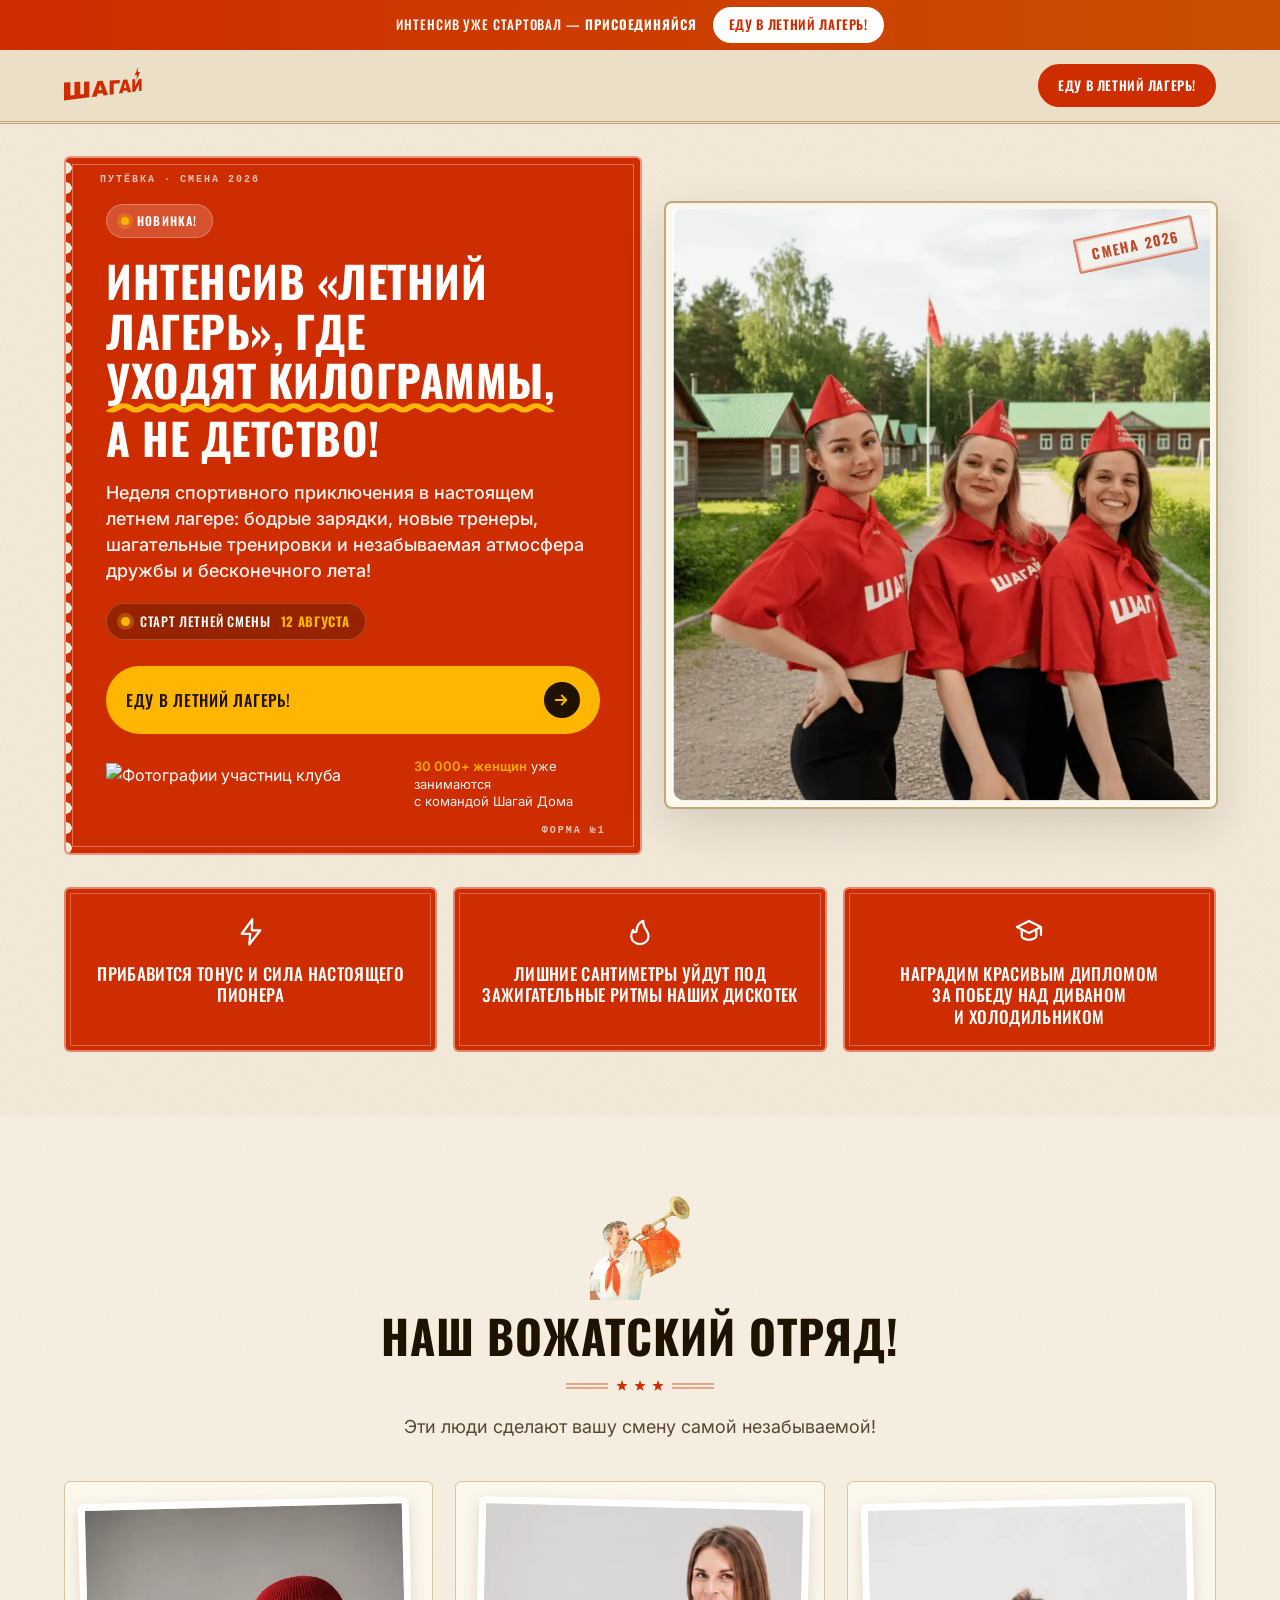
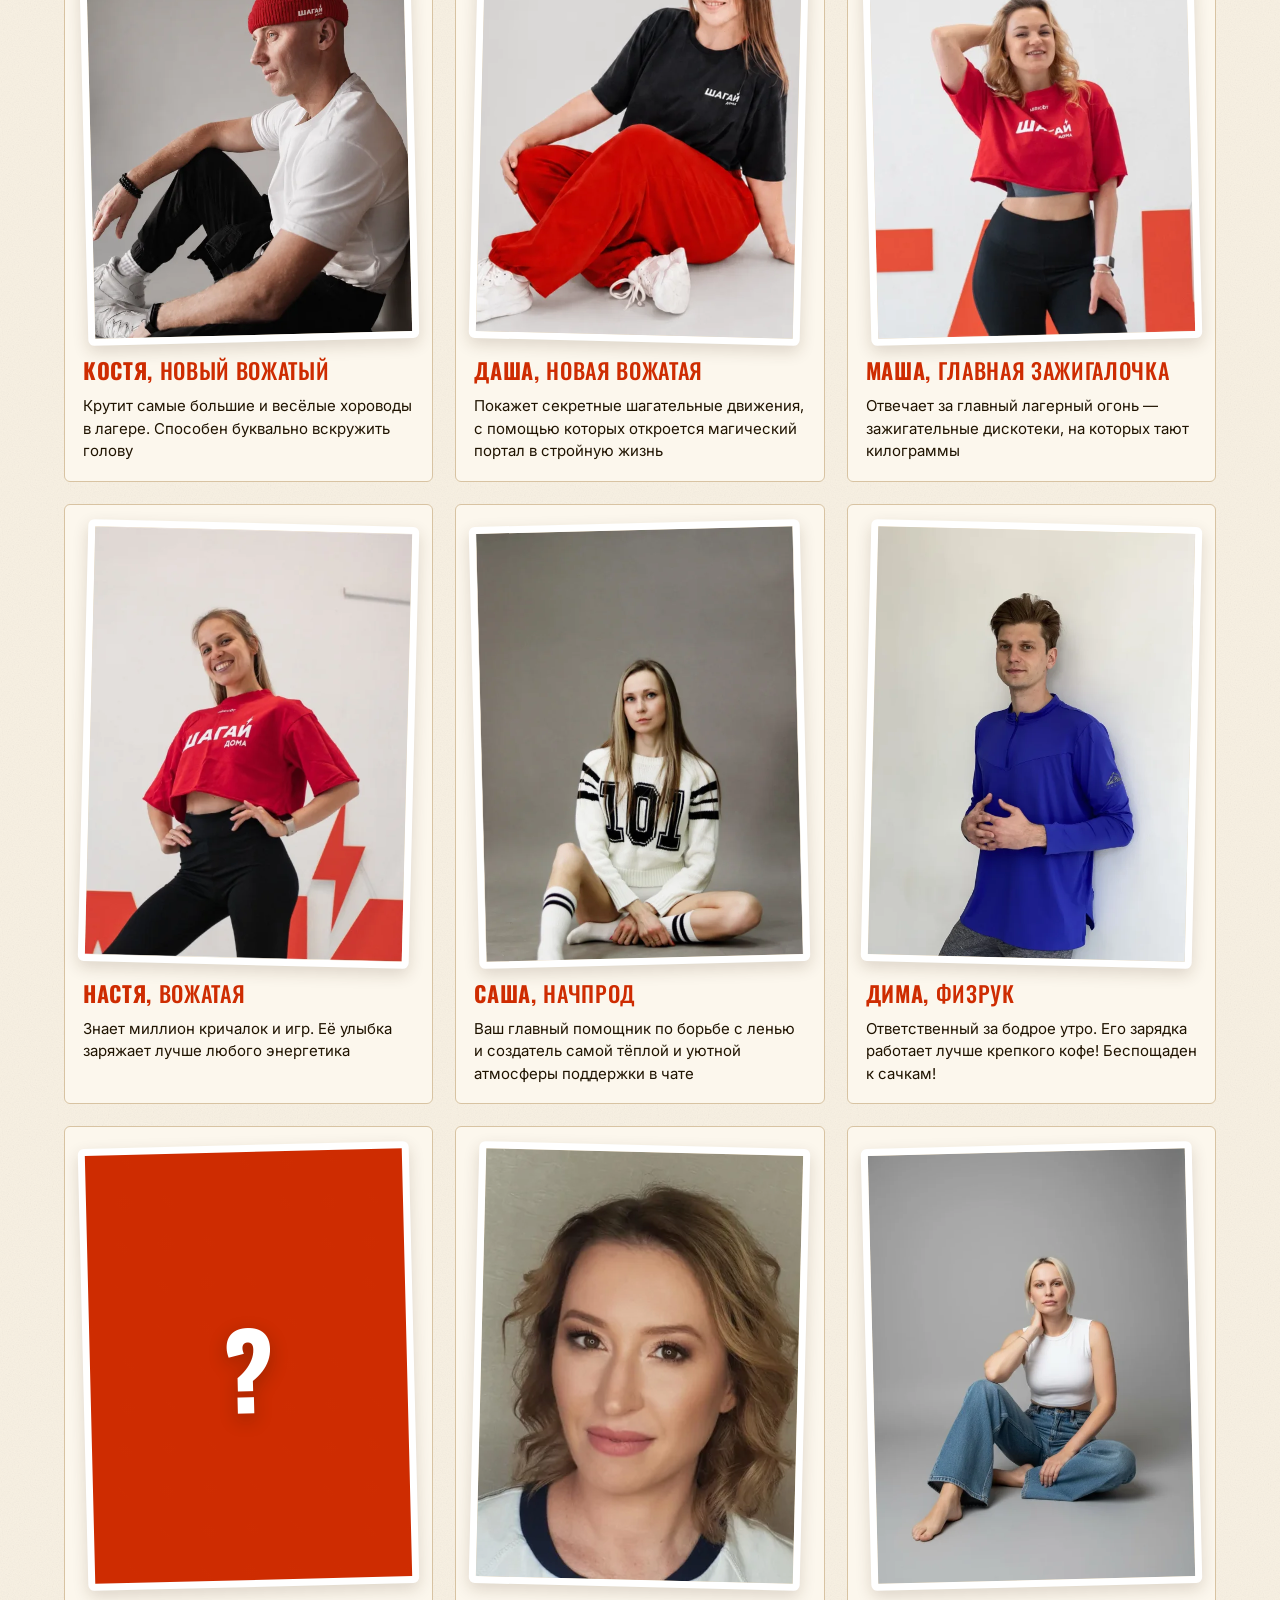
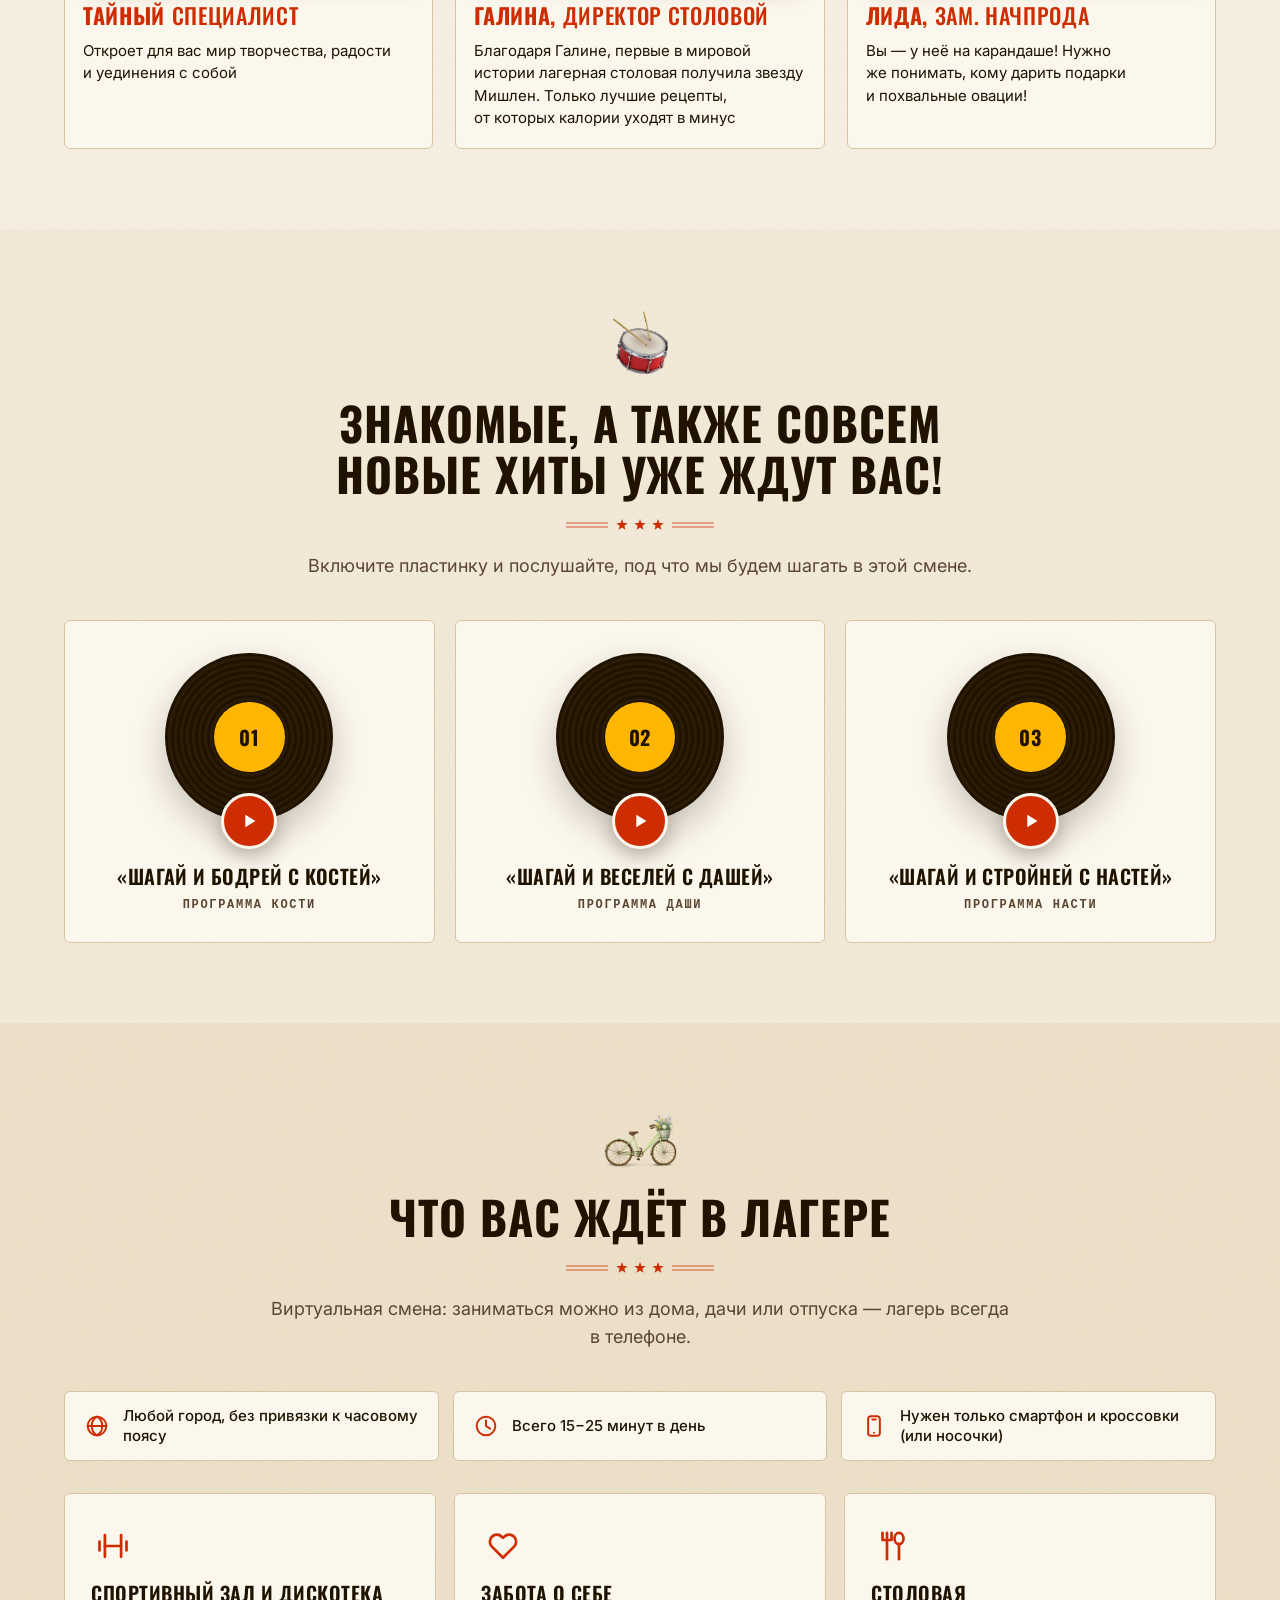
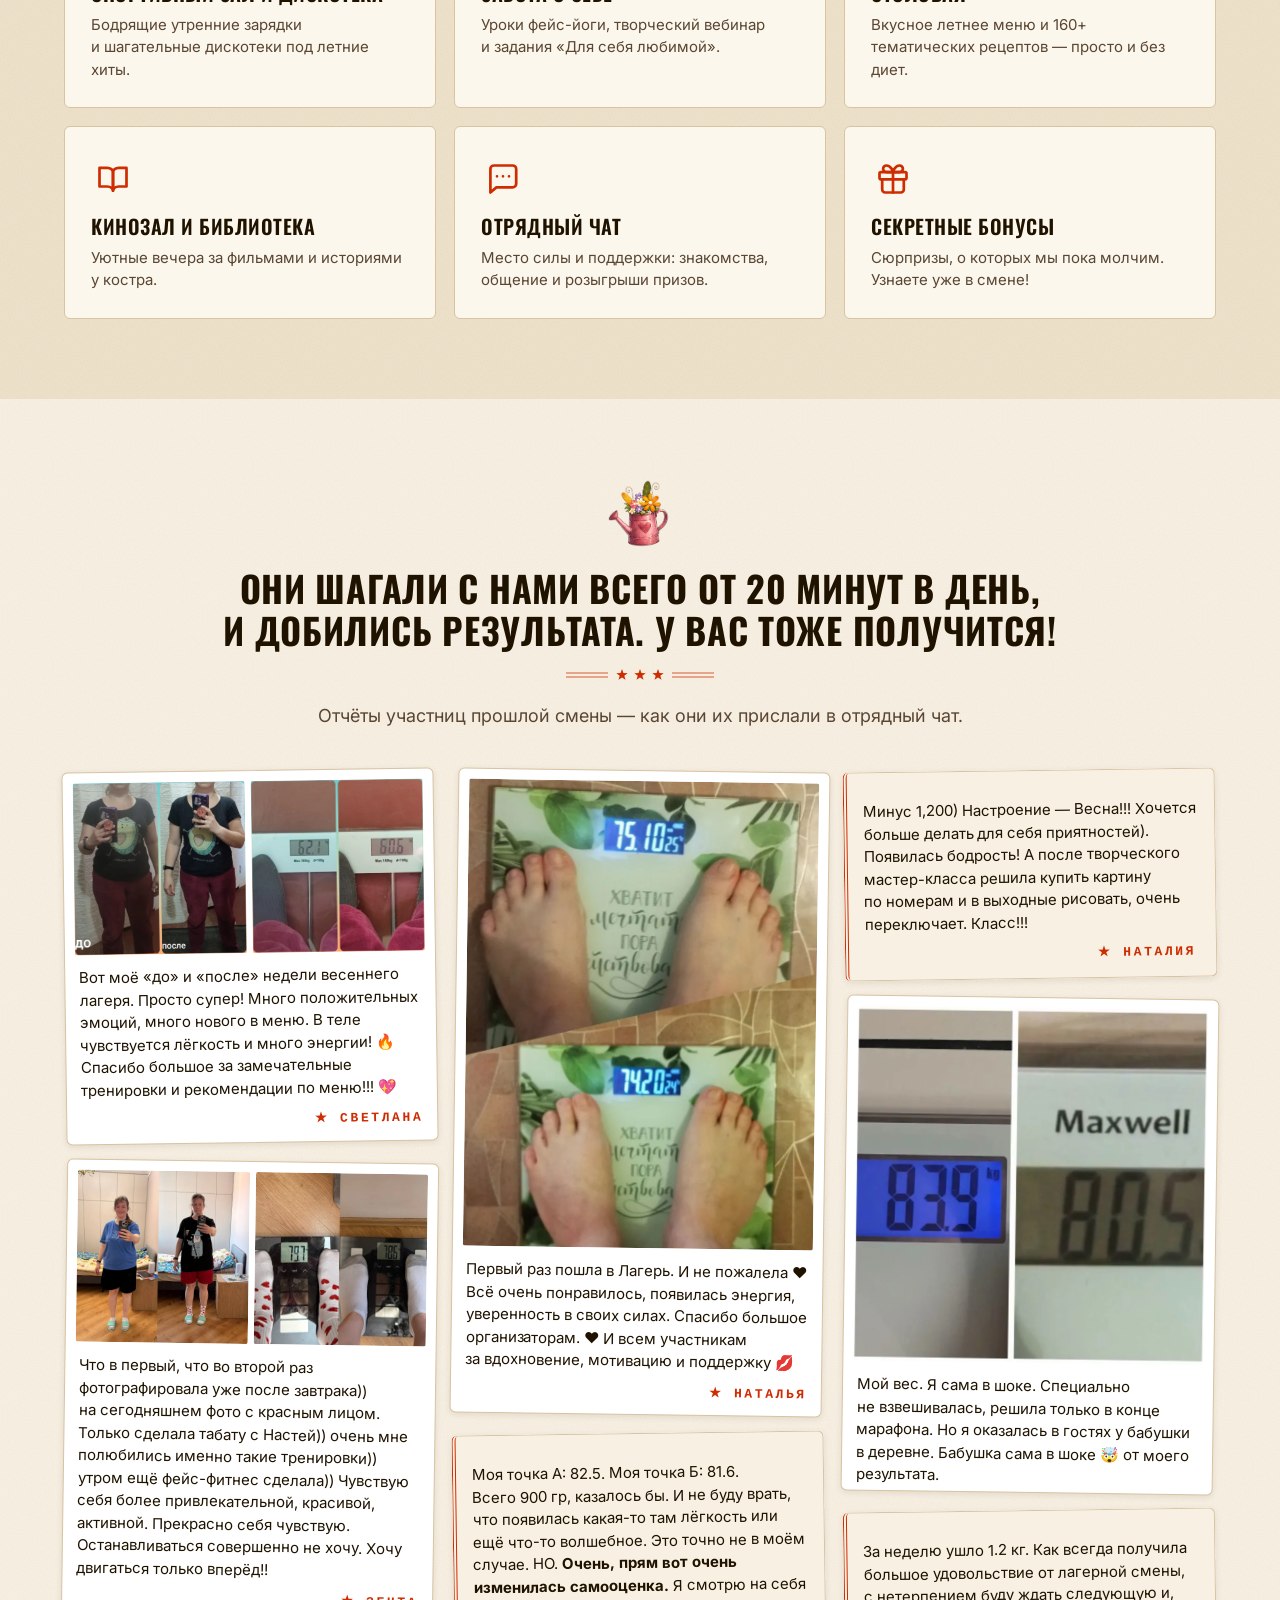
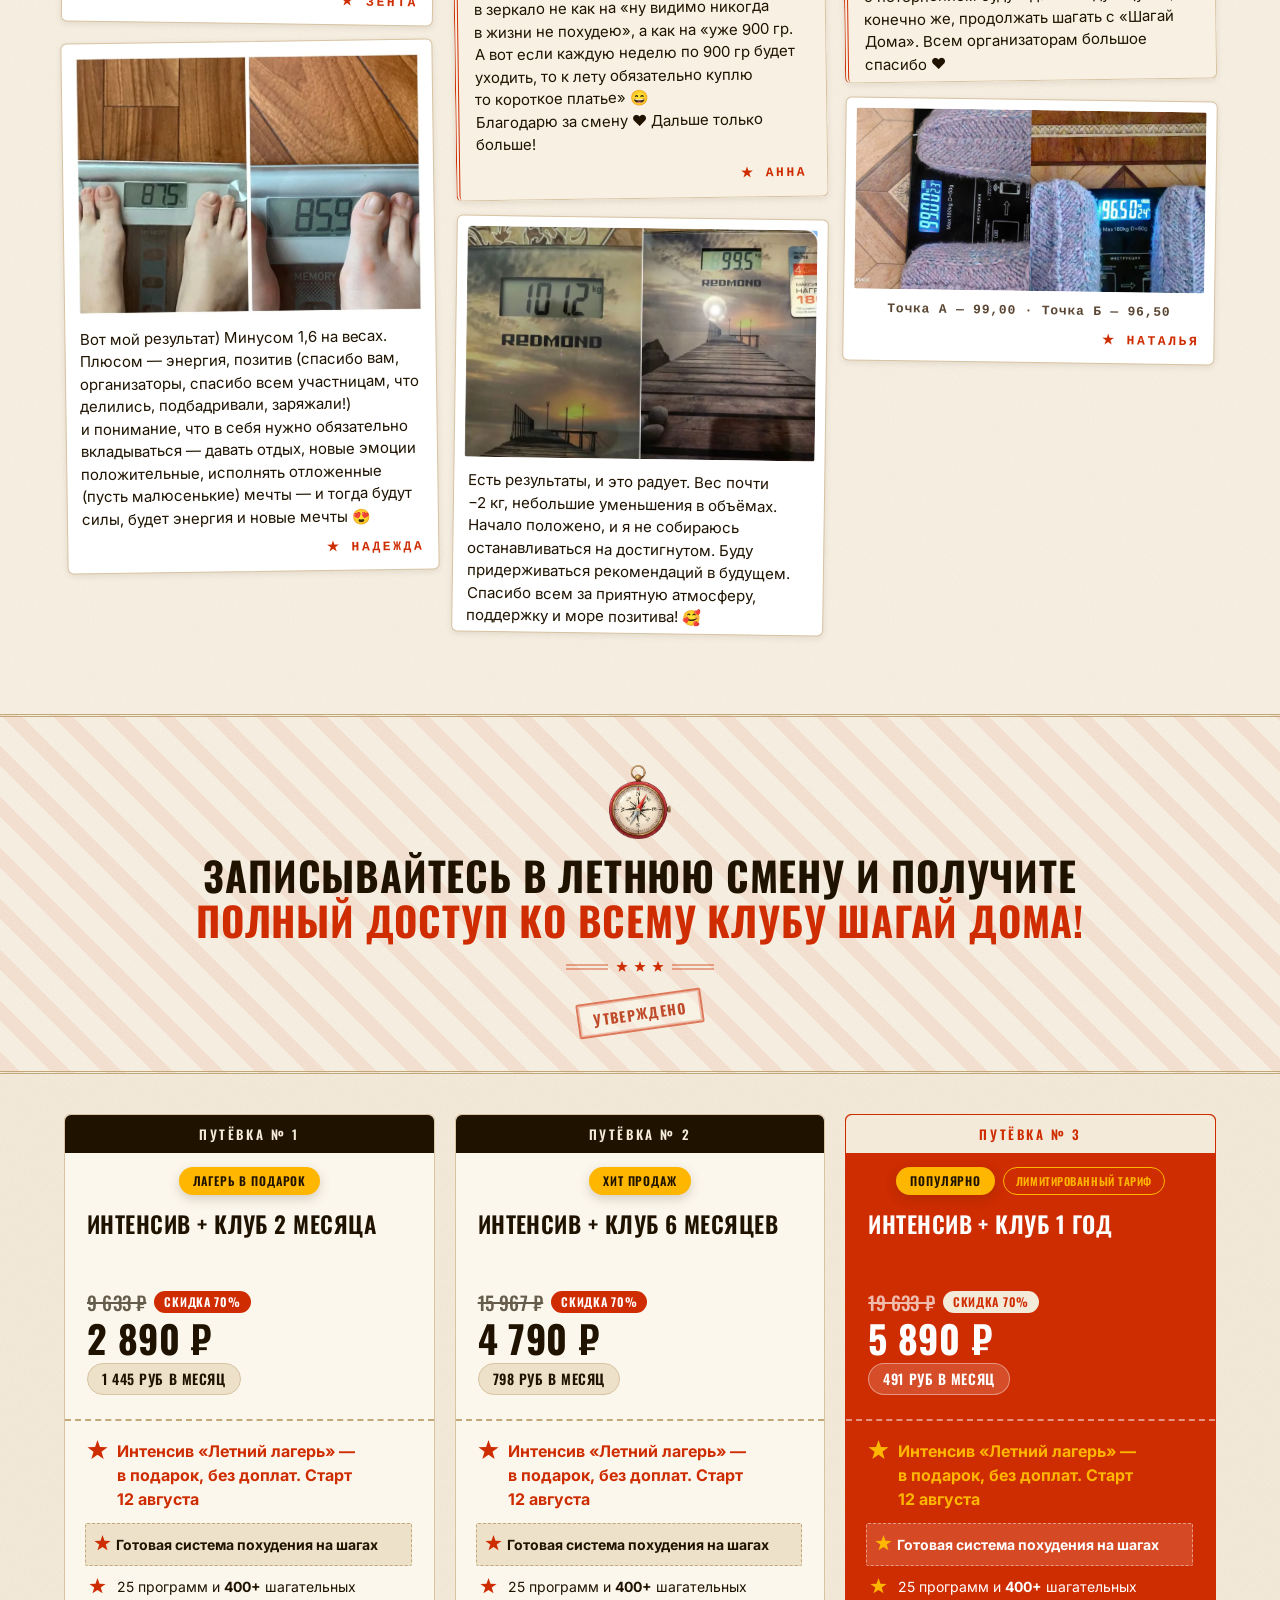
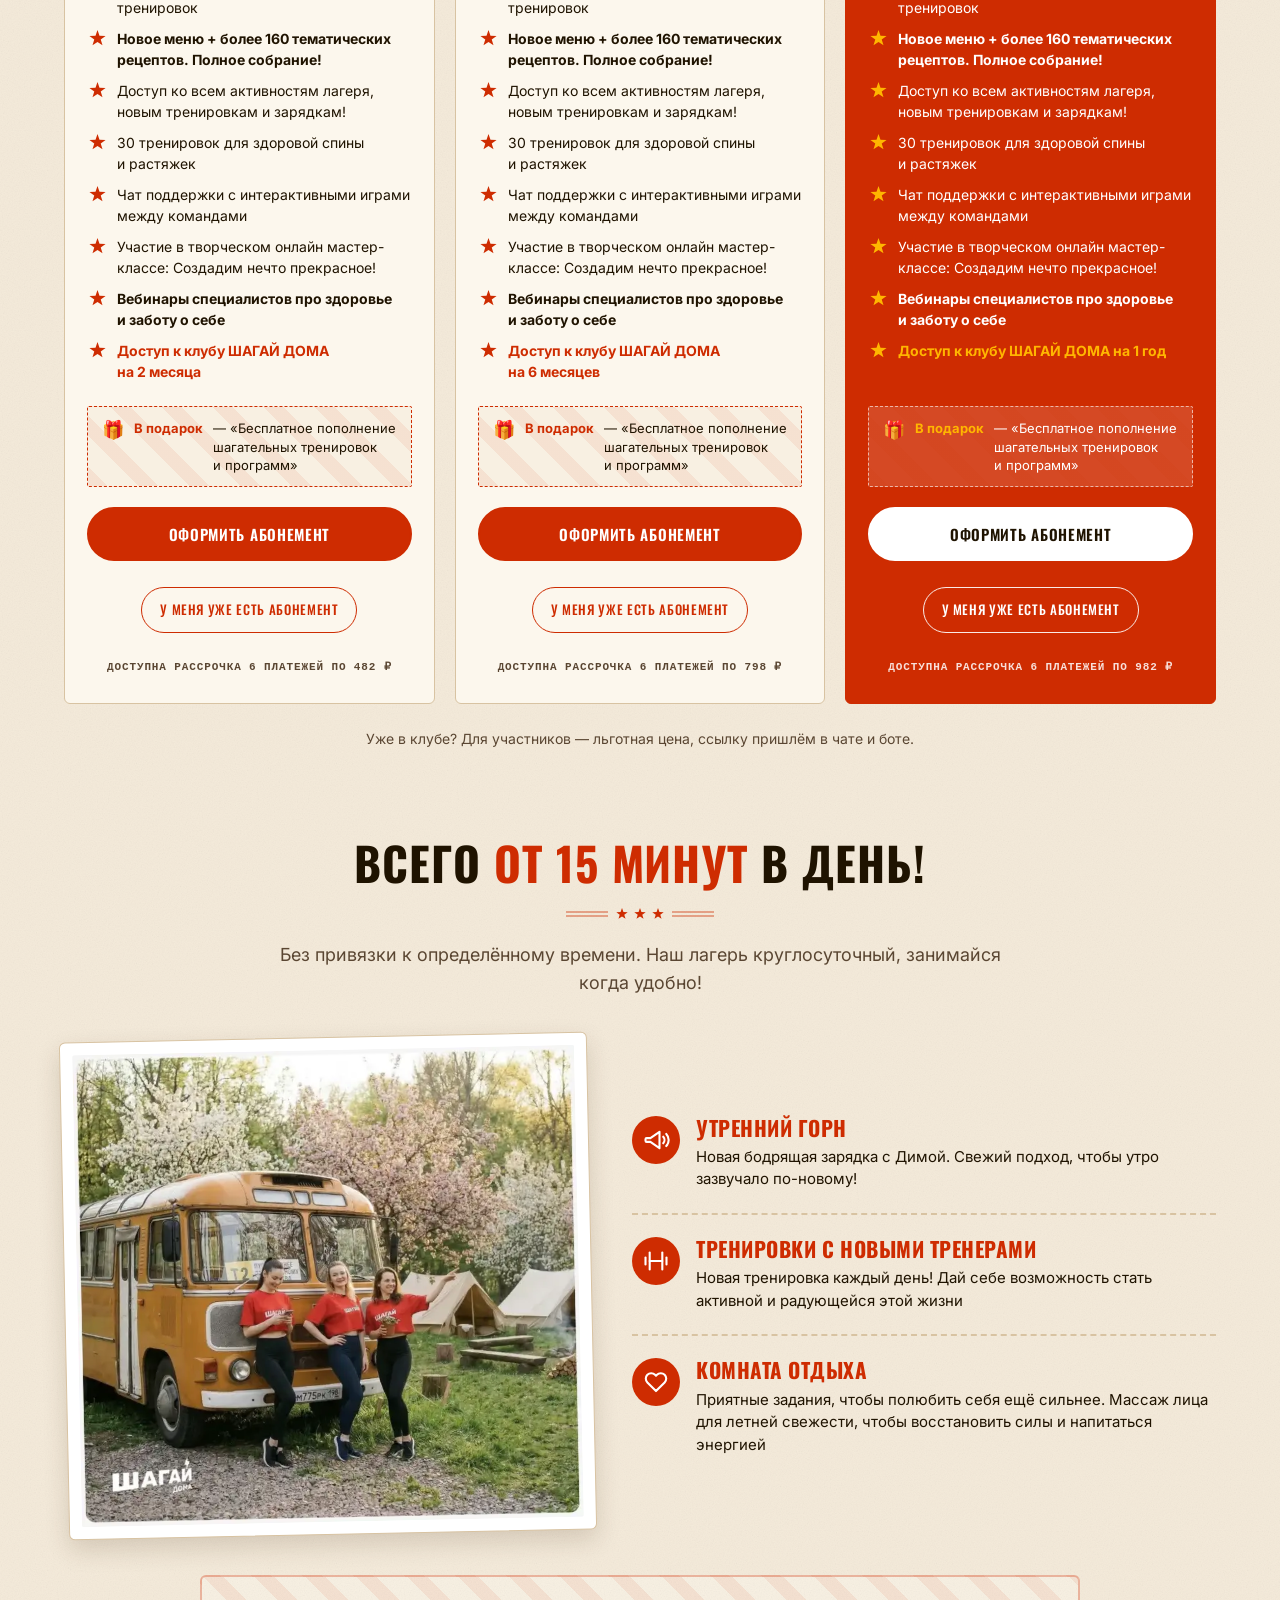
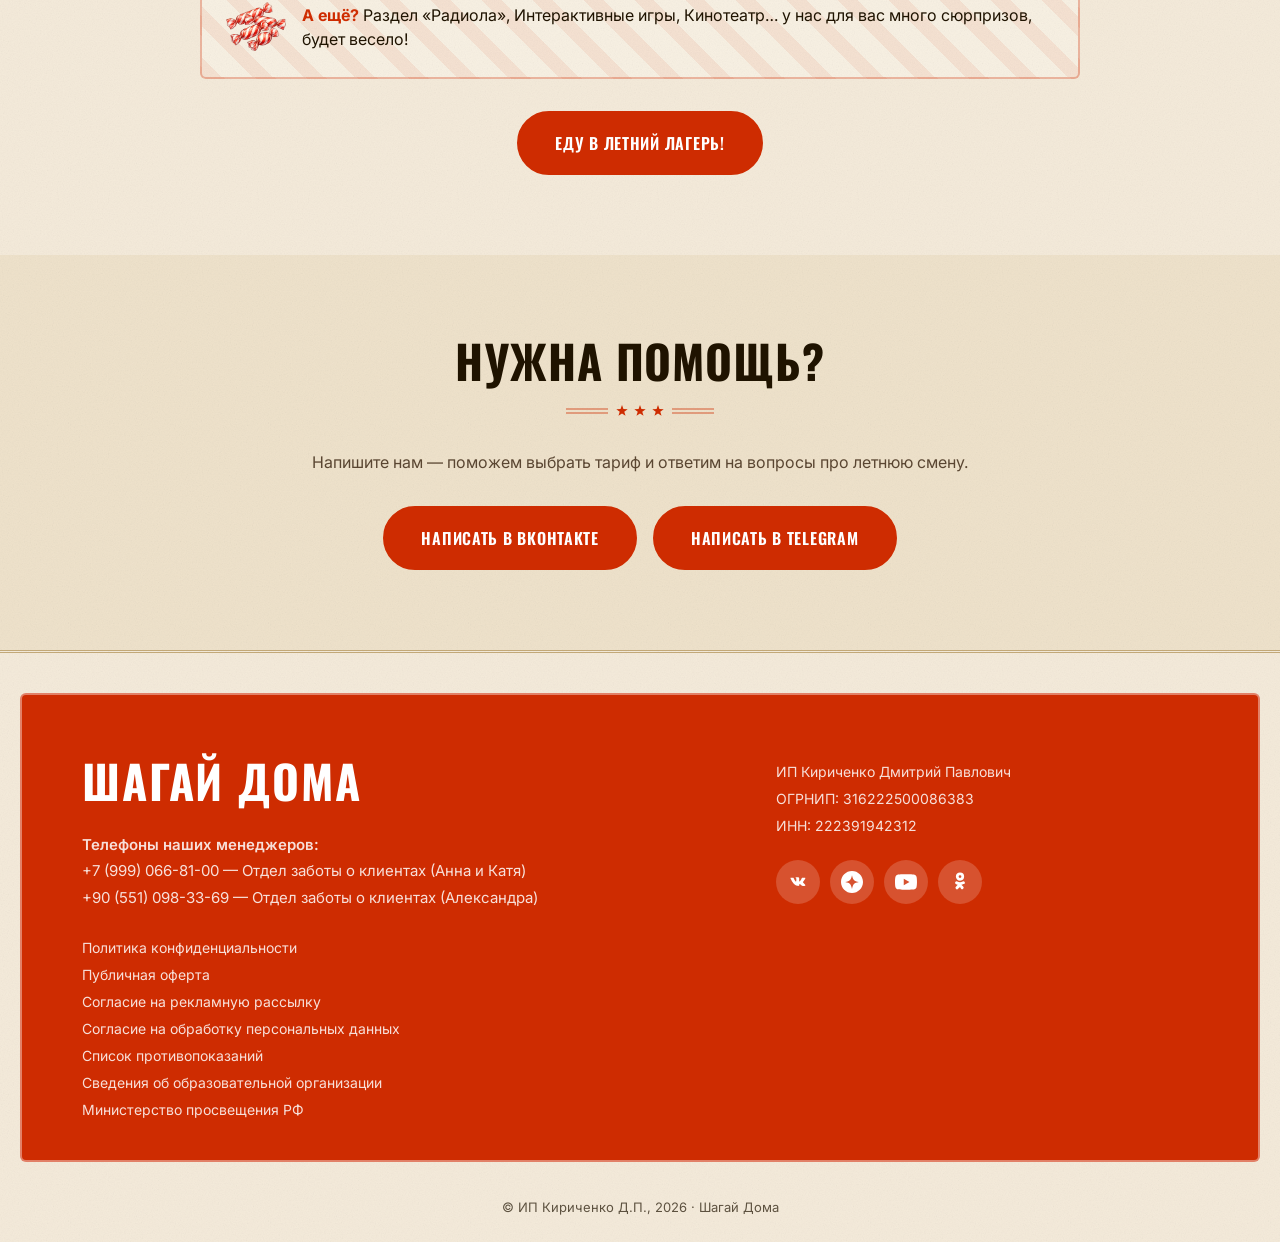
==== index.html @ 93fa87b2 "perf: адаптивный hero + пережатый декор - hero: было одно фото 1400px/169 КБ на все экраны. Мобильны" ====
<!DOCTYPE html>
<html lang="ru">
<head>
  <meta charset="UTF-8" />
  <meta name="viewport" content="width=device-width, initial-scale=1.0" />
  <meta name="format-detection" content="telephone=no" />

  <title>Летний лагерь — интенсив от клуба Шагай Дома</title>
  <meta name="description" content="Неделя спортивного приключения в настоящем летнем лагере: бодрые зарядки, шагательные дискотеки, новые вожатые, летнее меню и отрядный чат. Виртуальный лагерь клуба Шагай Дома. Старт летней смены 12 августа." />
  <meta property="og:type" content="website" />
  <meta property="og:url" content="https://walk-walk.ru/summer_camp2" />
  <meta property="og:title" content="Летний лагерь — интенсив от клуба Шагай Дома" />
  <meta property="og:description" content="Неделя в настоящем летнем лагере: зарядки, шагательные дискотеки, новые вожатые и незабываемая атмосфера бесконечного лета. Старт 12 августа." />
  <link rel="canonical" href="https://walk-walk.ru/summer_camp2" />

  <link rel="icon" type="image/png" sizes="32x32" href="https://static.tildacdn.com/tild3062-6234-4366-b031-623462313965/Frame_76.png" />
  <link rel="apple-touch-icon" href="https://static.tildacdn.com/tild6330-6138-4737-b163-386235663363/Frame_76.png" />

  <link rel="preconnect" href="https://fonts.googleapis.com" />
  <link rel="preconnect" href="https://fonts.gstatic.com" crossorigin />
  <link rel="preconnect" href="https://static.tildacdn.com" crossorigin />

  <!-- РЕТРО-СЛОЙ: заголовки — плакатный узкий гротеск Oswald (кириллица есть),
       вместо геометрического Unbounded. Body-текст остаётся Inter: читаемость
       важнее стилизации. Preload — кириллический и латинский сабсеты Oswald
       (в заголовках соседствуют «кавычки-ёлочки», цифры и кириллица). -->
  <link rel="preload" as="font" type="font/woff2" crossorigin href="https://fonts.gstatic.com/s/oswald/v57/TK3IWkUHHAIjg75cFRf3bXL8LICs1_Fv40pKlN4NNSeSASz7FmlSHYjMdZwlou4.woff2" />
  <link rel="preload" as="font" type="font/woff2" crossorigin href="https://fonts.gstatic.com/s/oswald/v57/TK3IWkUHHAIjg75cFRf3bXL8LICs1_Fv40pKlN4NNSeSASz7FmlWHYjMdZwl.woff2" />
  <link href="https://fonts.googleapis.com/css2?family=Oswald:wght@500;600;700&family=Inter:wght@400;500;600&display=swap&subset=latin,cyrillic" rel="stylesheet" />

  <!-- Hero-фото: наши вожатые в настоящем лагере (локальный ассет) -->
  <link rel="preload" as="image" href="assets/hero/hero-camp-700.webp" fetchpriority="high"
        imagesrcset="assets/hero/hero-camp-700.webp 700w, assets/hero/hero-camp-1100.webp 1100w"
        imagesizes="(max-width: 900px) 92vw, 40vw" />

  <link rel="stylesheet" href="styles.css?v=camp-I" />
</head>
<body>

<!-- ============================================================ -->
<!-- ЗАКРЕПЛЁННЫЙ ТОПБАР С ТАЙМЕРОМ (старт смены 12 августа)      -->
<!-- ============================================================ -->
<div class="topbar" id="topbar">
  <div class="container topbar__inner">
    <span class="topbar__text">Старт летней смены <strong>12&nbsp;августа</strong></span>
    <div class="topbar__timer" id="topTimer" aria-label="До старта летней смены">
      <span class="topbar__unit"><b id="tbD">00</b><i>дн</i></span>
      <span class="topbar__sep" aria-hidden="true">:</span>
      <span class="topbar__unit"><b id="tbH">00</b><i>ч</i></span>
      <span class="topbar__sep" aria-hidden="true">:</span>
      <span class="topbar__unit"><b id="tbM">00</b><i>м</i></span>
      <span class="topbar__sep" aria-hidden="true">:</span>
      <span class="topbar__unit"><b id="tbS">00</b><i>с</i></span>
    </div>
    <a href="#rates" class="topbar__cta" data-metrika-goal="camp-topbar-cta">Еду в летний лагерь!</a>
  </div>
</div>

<!-- ============================================================ -->
<!-- HEADER (шапка скроллится, топбар остаётся закреплён)          -->
<!-- ============================================================ -->
<header class="header" id="header">
  <div class="container header__inner">
    <a href="/" class="header__logo" aria-label="Шагай Дома">
      <svg viewBox="0 0 106.01 49.13" fill="none" aria-hidden="true">
        <path d="M27.36 36.85L22.19 37.4V20.22L14.26 20.6V38.26L8.68 38.86V20.87L0 21.28V45.81L34.6 41.41V19.62L27.36 19.97V36.85Z" fill="#CF2C02"/>
        <path d="M45.94 19.08L37.8 41.01L44.66 40.14L45.69 36.55L52.88 35.73L53.87 38.97L60.11 38.17L52.84 18.75L45.94 19.08ZM47.1 31.89L49.36 24.26L51.6 31.46L47.1 31.89Z" fill="#CF2C02"/>
        <path d="M76.12 17.63L62.29 18.29V37.9L67.87 37.19V22.73L76.12 22.18V17.63Z" fill="#CF2C02"/>
        <path d="M87 34.76L91.75 34.15L86.22 17.15L81.01 17.4L74.91 36.29L80.05 35.64L80.83 32.55L86.25 31.93L87 34.76ZM81.88 28.52L83.58 21.92L85.28 28.19L81.88 28.52Z" fill="#CF2C02"/>
        <path d="M102.2 23.79V32.82L105.92 32.35V16.2L102.22 16.38L97.21 25.93V16.62L93.16 16.81V33.97L97.21 33.46L102.2 23.79Z" fill="#CF2C02"/>
        <path d="M99.07 18.22L103.82 6.75L100.67 6.76L101.32 0L96.48 11.33L99.58 11.26L99.07 18.22Z" fill="#CF2C02"/>
      </svg>
    </a>

    <div class="header__actions">
      <a href="#rates" class="btn btn--primary btn--sm" data-metrika-goal="camp-header-cta">Еду в летний лагерь!</a>
      <button class="header__burger" id="burgerBtn" type="button" aria-label="Открыть меню" aria-controls="overlayNav" aria-expanded="false">
        <span></span><span></span><span></span>
      </button>
    </div>
  </div>
</header>

<!-- MOBILE / OVERLAY NAV -->
<div class="overlay-nav" id="overlayNav" aria-hidden="true">
  <button class="overlay-nav__close" id="closeNavBtn" aria-label="Закрыть меню">×</button>
  <nav class="overlay-nav__list" aria-label="Меню">
    <a href="#counselors">Вожатский отряд</a>
    <a href="#workouts">Музыка смены</a>
    <a href="#inside">Что внутри</a>
    <a href="#results">Отзывы</a>
    <a href="#rates">Тарифы</a>
    <a href="#contacts">Контакты</a>
  </nav>
  <div class="overlay-nav__socials">
    <a href="https://vk.com/walk_is_love" target="_blank" rel="noopener" aria-label="ВКонтакте">
      <svg viewBox="0 0 24 24" width="20" height="20" fill="currentColor" aria-hidden="true"><path d="M12.785 16.241s.288-.032.435-.193c.135-.148.13-.426.13-.426s-.018-1.298.582-1.49c.591-.188 1.35 1.254 2.155 1.808.609.42 1.072.328 1.072.328l2.155-.031s1.127-.07.593-.96c-.044-.073-.311-.659-1.604-1.864-1.354-1.262-1.172-1.058.458-3.249.993-1.334 1.39-2.149 1.266-2.498-.118-.332-.853-.244-.853-.244l-2.446.015s-.181-.025-.315.056c-.131.08-.215.265-.215.265s-.385.99-.9 1.831c-1.083 1.775-1.516 1.869-1.693 1.755-.412-.266-.31-1.075-.31-1.65 0-1.795.272-2.543-.531-2.738-.266-.064-.462-.107-1.143-.114-.874-.009-1.613.003-2.032.208-.279.136-.494.439-.363.456.162.022.529.099.724.365.252.342.243 1.113.243 1.113s.144 2.116-.337 2.378c-.331.18-.785-.187-1.751-1.852-.495-.852-.869-1.794-.869-1.794s-.072-.176-.201-.27c-.156-.114-.374-.15-.374-.15l-2.325.015s-.349.01-.477.161c-.114.135-.009.413-.009.413s1.821 4.259 3.884 6.406c1.892 1.967 4.04 1.838 4.04 1.838h.973z"/></svg>
    </a>
    <a href="https://dzen.ru/walkislove" target="_blank" rel="noopener" aria-label="Дзен">
      <svg viewBox="0 0 24 24" width="20" height="20" fill="currentColor" aria-hidden="true"><path d="M12 0C5.373 0 0 5.373 0 12s5.373 12 12 12 12-5.373 12-12S18.627 0 12 0zm0 4.5c1.244 5.376 2.124 6.256 7.5 7.5-5.376 1.244-6.256 2.124-7.5 7.5-1.244-5.376-2.124-6.256-7.5-7.5 5.376-1.244 6.256-2.124 7.5-7.5z"/></svg>
    </a>
    <a href="https://ok.ru/group/70000006886921" target="_blank" rel="noopener" aria-label="Одноклассники">
      <svg viewBox="0 0 24 24" width="20" height="20" fill="currentColor" aria-hidden="true"><path d="M12 3.6c-2.04 0-3.696 1.66-3.696 3.7 0 2.04 1.656 3.696 3.696 3.696S15.696 9.34 15.696 7.3C15.696 5.26 14.04 3.6 12 3.6zm0 5.16c-.804 0-1.464-.66-1.464-1.46 0-.804.66-1.464 1.464-1.464.804 0 1.464.66 1.464 1.464 0 .8-.66 1.46-1.464 1.46zm5.236 5.04c-.276-.564-.984-1.036-2.072-.16-1.476 1.176-3.852 1.176-3.852 1.176s-2.376 0-3.852-1.176c-1.088-.876-1.796-.404-2.072.16-.48.984.09 1.452.708 1.984.528.456 2.508 1.224 4.36 1.392l-1.548 1.548c-.612.612-.224 1.572.604 1.572.512 0 1.024-.512 1.024-.512l1.776-1.776 1.776 1.776s.512.512 1.024.512c.828 0 1.216-.96.604-1.572l-1.548-1.548c1.852-.168 3.832-.936 4.36-1.392.618-.532 1.188-1 .708-1.984z"/></svg>
    </a>
    <a href="https://wa.me/905510983369" target="_blank" rel="noopener" aria-label="WhatsApp">
      <svg viewBox="0 0 24 24" width="20" height="20" fill="currentColor" aria-hidden="true"><path d="M17.472 14.382c-.297-.149-1.758-.867-2.03-.967-.273-.099-.471-.148-.67.15-.197.297-.767.966-.94 1.164-.173.199-.347.223-.644.075-.297-.15-1.255-.463-2.39-1.475-.883-.788-1.48-1.761-1.653-2.059-.173-.297-.018-.458.13-.606.134-.133.298-.347.446-.52.149-.174.198-.298.298-.497.099-.198.05-.371-.025-.52-.075-.149-.669-1.612-.916-2.207-.242-.579-.487-.5-.669-.51-.173-.008-.371-.01-.57-.01-.198 0-.52.074-.792.372-.272.297-1.04 1.016-1.04 2.479 0 1.462 1.065 2.875 1.213 3.074.149.198 2.096 3.2 5.077 4.487.709.306 1.262.489 1.694.625.712.227 1.36.195 1.871.118.571-.085 1.758-.719 2.006-1.413.248-.694.248-1.289.173-1.413-.074-.124-.272-.198-.57-.347m-5.421 7.403h-.004a9.87 9.87 0 0 1-5.031-1.378l-.361-.214-3.741.982.998-3.648-.235-.374a9.86 9.86 0 0 1-1.51-5.26c.001-5.45 4.436-9.884 9.888-9.884 2.64 0 5.122 1.03 6.988 2.898a9.825 9.825 0 0 1 2.893 6.994c-.003 5.45-4.437 9.884-9.885 9.884m8.413-18.297A11.815 11.815 0 0 0 12.05 0C5.495 0 .16 5.335.157 11.892c0 2.096.547 4.142 1.588 5.945L.057 24l6.305-1.654a11.882 11.882 0 0 0 5.683 1.448h.005c6.554 0 11.89-5.335 11.893-11.893a11.821 11.821 0 0 0-3.48-8.413z"/></svg>
    </a>
  </div>
  <div class="overlay-nav__cta">
    <a href="#rates" class="btn btn--white btn--block" data-metrika-goal="camp-menu-cta">Еду в летний лагерь!</a>
  </div>
</div>
<div class="overlay-nav__backdrop" id="overlayBackdrop"></div>

<!-- ============================================================ -->
<!-- 1. HERO                                                      -->
<!-- Слева — красная карта с оффером, справа — тематическая        -->
<!-- иллюстрация «пионерки» с CDN Тильды + 3 плитки-сноски.        -->
<!-- ============================================================ -->
<section class="hero" id="top">
  <div class="container">
    <div class="hero__grid">
      <div class="hero__card">
        <!-- Ретро-подписи «путёвки»: декоративные, вне смысловой структуры -->
        <span class="ticket-tag ticket-tag--top" aria-hidden="true">Путёвка · смена 2026</span>
        <span class="ticket-tag ticket-tag--bottom" aria-hidden="true">Форма №1</span>

        <div class="hero__chip">
          <span class="hero__chip-dot" aria-hidden="true"></span>Новинка!
        </div>

        <h1 class="hero__title">
          <!-- Жёлтая молния-подчёркивание — под «УХОДЯТ КИЛОГРАММЫ» (по прототипу).
               Запятая ВНУТРИ .hero__title-boltword намеренно: span — atomic
               inline-block, и браузер разрешает перенос сразу после него.
               С запятой снаружи на 375px она отрывалась в начало следующей
               строки. Рендер текста при этом не меняется ни на символ.

               Зубцов в polyline специально много (36 сегментов на 240 юнитов):
               SVG растягивается на ВСЮ ширину фразы (см. .hero__title-boltline
               в styles.css), а при preserveAspectRatio="none" вместе с шириной
               тянется и шаг зубца. С прежними 8 сегментами на 447px ширины
               линия превращалась в вяло гуляющую волну; 36 сегментов дают на
               десктопе зубец ~24px — ту же плотность, что была задумана. -->
          Интенсив «Летний лагерь», где <span class="hero__title-boltword">уходят килограммы,<svg class="hero__title-boltline" viewBox="0 0 240 20" preserveAspectRatio="none" aria-hidden="true"><polyline points="3,16.5 9.5,3.5 16,16.5 22.5,3.5 29,16.5 35.5,3.5 42,16.5 48.5,3.5 55,16.5 61.5,3.5 68,16.5 74.5,3.5 81,16.5 87.5,3.5 94,16.5 100.5,3.5 107,16.5 113.5,3.5 120,16.5 126.5,3.5 133,16.5 139.5,3.5 146,16.5 152.5,3.5 159,16.5 165.5,3.5 172,16.5 178.5,3.5 185,16.5 191.5,3.5 198,16.5 204.5,3.5 211,16.5 217.5,3.5 224,16.5 230.5,3.5 237,16.5" fill="none" stroke="#FFB600" stroke-width="6" stroke-linecap="round" stroke-linejoin="round"/></svg></span> а&nbsp;не&nbsp;детство!
        </h1>

        <p class="hero__lead">Неделя спортивного приключения в&nbsp;настоящем летнем лагере: бодрые зарядки, новые тренеры, шагательные тренировки и&nbsp;незабываемая атмосфера дружбы и&nbsp;бесконечного лета!</p>

        <div class="hero__startbadge">
          <span class="hero__startbadge-dot" aria-hidden="true"></span>
          Старт летней смены <strong>12&nbsp;августа</strong>
        </div>

        <a href="#rates" class="btn btn--lg btn--block hero__cta" data-metrika-goal="camp-hero-cta">
          <span>Еду в летний лагерь!</span>
          <span class="hero__cta-arrow" aria-hidden="true">
            <svg viewBox="0 0 24 24" width="18" height="18" fill="none" stroke="currentColor" stroke-width="2.5" stroke-linecap="round" stroke-linejoin="round"><line x1="5" y1="12" x2="19" y2="12"/><polyline points="13 6 19 12 13 18"/></svg>
          </span>
        </a>

        <div class="hero__social-proof">
          <div class="hero__avatars hero__avatars--strip">
            <img src="https://optim.tildacdn.com/tild3533-3164-4761-b161-656464363663/-/resize/280x/-/format/webp/2.png.webp" alt="Фотографии участниц клуба" width="280" height="40" />
          </div>
          <div class="hero__social-text">
            <strong>30&nbsp;000+ женщин</strong> уже занимаются<br/>с&nbsp;командой Шагай&nbsp;Дома
          </div>
        </div>
      </div>

      <!-- ПРАВАЯ КОЛОНКА. Фото 1400x1416 (почти квадрат): наши вожатые на дорожке
           настоящего лагеря. Кадр НЕ тянется по высоте красной карты —
           у .hero__image жёстко задан aspect-ratio 1290/1416, и это не косметика:
           в исходнике в правом нижнем углу запечён значок чат-виджета (артефакт
           скриншота). При cover + object-position:left ровно эти правые ~110px
           уходят за край кадра на ЛЮБОЙ ширине, а девушки (они заканчиваются на
           x≈1240) остаются в кадре целиком. Меняешь фото — пересчитай ratio. -->
      <div class="hero__image-wrap">
        <div class="hero__image">
          <img class="hero__image-photo"
               src="assets/hero/hero-camp-1100.webp"
               srcset="assets/hero/hero-camp-700.webp 700w, assets/hero/hero-camp-1100.webp 1100w"
               sizes="(max-width: 900px) 92vw, 40vw"
               alt="Три вожатые в красных футболках «Шагай Дома» и пилотках на дорожке летнего лагеря"
               width="1100" height="1113" fetchpriority="high" />
          <span class="stamp stamp--hero" aria-hidden="true">Смена 2026</span>
        </div>
      </div>
    </div>

    <!-- Три обещания смены — красные карточки с иконкой сверху (по прототипу) -->
    <ul class="hero__promises">
      <li class="hero__promise">
        <span class="hero__promise-icon" aria-hidden="true">
          <!-- молния: тонус и сила -->
          <svg viewBox="0 0 24 24" width="30" height="30" fill="none" stroke="currentColor" stroke-width="1.8" stroke-linecap="round" stroke-linejoin="round">
            <polyline points="13 2 4.6 13.4 11.4 13.4 10.6 22 19.4 10.6 12.6 10.6 13 2"/>
          </svg>
        </span>
        <span class="hero__promise-text">Прибавится тонус и&nbsp;сила настоящего пионера</span>
      </li>
      <li class="hero__promise">
        <span class="hero__promise-icon" aria-hidden="true">
          <!-- огонь: зажигательные дискотеки -->
          <svg viewBox="0 0 24 24" width="30" height="30" fill="none" stroke="currentColor" stroke-width="1.8" stroke-linecap="round" stroke-linejoin="round">
            <path d="M12 21.6c3.8 0 6.8-2.7 6.8-6.2 0-4.8-4.9-6.8-4.1-12.3-3.7 1-5.3 4.5-5.3 7 0 1.3-.7 2-1.5 2-.9 0-1.4-.7-1.4-1.8-1.3 1.5-1.5 3.2-1.5 5.1 0 3.5 3.2 6.2 7 6.2Z"/>
          </svg>
        </span>
        <span class="hero__promise-text">Лишние сантиметры уйдут под зажигательные ритмы наших дискотек</span>
      </li>
      <li class="hero__promise">
        <span class="hero__promise-icon" aria-hidden="true">
          <!-- академическая шапочка: диплом за победу над диваном -->
          <svg viewBox="0 0 24 24" width="30" height="30" fill="none" stroke="currentColor" stroke-width="1.8" stroke-linecap="round" stroke-linejoin="round">
            <path d="M12 3.2 2.4 8 12 12.8 21.6 8 12 3.2Z"/>
            <path d="M6.2 10.3v4.8c0 1.7 2.6 3.1 5.8 3.1s5.8-1.4 5.8-3.1v-4.8"/>
            <path d="M21.6 8v6.3"/>
          </svg>
        </span>
        <span class="hero__promise-text">Наградим красивым дипломом за&nbsp;победу над диваном и&nbsp;холодильником</span>
      </li>
    </ul>
  </div>
</section>

<!-- ============================================================ -->
<!-- 2. ВОЖАТСКИЙ ОТРЯД — доска почёта, 9 человек                 -->
<!-- Фото: assets/team/*.webp. Один слот без фото:                -->
<!--   • Тайный специалист — красный слот с «?» ПО ЗАМЫСЛУ,        -->
<!--     фото не нужно.                                            -->
<!-- ============================================================ -->
<section class="section counselors" id="counselors">
  <div class="container">
    <img class="theme-mark theme-mark--lg" src="assets/theme/el-2.webp" alt="" width="700" height="731" loading="lazy" aria-hidden="true" />
    <h2 class="section__title">Наш вожатский отряд!</h2>
    <p class="section__lead">Эти люди сделают вашу смену самой незабываемой!</p>

    <div class="squad">

      <article class="squad-card">
        <div class="squad-card__frame">
          <img class="squad-card__photo" src="assets/team/kostya.webp" alt="Костя, новый вожатый смены" width="600" height="902" loading="lazy" />
        </div>
        <h3 class="squad-card__name">Костя, <span class="squad-card__role">новый вожатый</span></h3>
        <p class="squad-card__text">Крутит самые большие и&nbsp;весёлые хороводы в&nbsp;лагере. Способен буквально вскружить голову</p>
      </article>

      <article class="squad-card">
        <div class="squad-card__frame">
          <img class="squad-card__photo" src="assets/team/dasha.webp" alt="Даша, новая вожатая смены" width="600" height="707" loading="lazy" />
        </div>
        <h3 class="squad-card__name">Даша, <span class="squad-card__role">новая вожатая</span></h3>
        <p class="squad-card__text">Покажет секретные шагательные движения, с&nbsp;помощью которых откроется магический портал в&nbsp;стройную жизнь</p>
      </article>

      <article class="squad-card">
        <div class="squad-card__frame">
          <img class="squad-card__photo" src="assets/team/masha.webp" alt="Маша, главная зажигалочка лагеря" width="600" height="669" loading="lazy" />
        </div>
        <h3 class="squad-card__name">Маша, <span class="squad-card__role">главная зажигалочка</span></h3>
        <p class="squad-card__text">Отвечает за&nbsp;главный лагерный огонь&nbsp;— зажигательные дискотеки, на&nbsp;которых тают килограммы</p>
      </article>

      <article class="squad-card">
        <div class="squad-card__frame">
          <img class="squad-card__photo" src="assets/team/nastya.webp" alt="Настя, вожатая смены" width="600" height="699" loading="lazy" />
        </div>
        <h3 class="squad-card__name">Настя, <span class="squad-card__role">вожатая</span></h3>
        <p class="squad-card__text">Знает миллион кричалок и&nbsp;игр. Её&nbsp;улыбка заряжает лучше любого энергетика</p>
      </article>

      <article class="squad-card">
        <div class="squad-card__frame">
          <img class="squad-card__photo" src="assets/team/sasha.webp" alt="Саша, начпрод смены" width="600" height="899" loading="lazy" />
        </div>
        <h3 class="squad-card__name">Саша, <span class="squad-card__role">начпрод</span></h3>
        <p class="squad-card__text">Ваш главный помощник по&nbsp;борьбе с&nbsp;ленью и&nbsp;создатель самой тёплой и&nbsp;уютной атмосферы поддержки в&nbsp;чате</p>
      </article>

      <article class="squad-card">
        <div class="squad-card__frame">
          <img class="squad-card__photo" src="assets/team/dima.webp" alt="Дима, физрук лагеря" width="600" height="800" loading="lazy" />
        </div>
        <h3 class="squad-card__name">Дима, <span class="squad-card__role">физрук</span></h3>
        <p class="squad-card__text">Ответственный за&nbsp;бодрое утро. Его зарядка работает лучше крепкого кофе! Беспощаден к&nbsp;сачкам!</p>
      </article>

      <article class="squad-card">
        <!-- Красный слот с «?» — так задумано, фото не нужно -->
        <div class="squad-card__frame squad-card__frame--secret" role="img" aria-label="Тайный специалист — личность пока не раскрыта"><span aria-hidden="true">?</span></div>
        <h3 class="squad-card__name">Тайный <span class="squad-card__role">специалист</span></h3>
        <p class="squad-card__text">Откроет для&nbsp;вас мир творчества, радости и&nbsp;уединения с&nbsp;собой</p>
      </article>

      <article class="squad-card">
        <div class="squad-card__frame">
          <img class="squad-card__photo" src="assets/team/galina.webp" alt="Галина, директор лагерной столовой" width="600" height="578" loading="lazy" />
        </div>
        <h3 class="squad-card__name">Галина, <span class="squad-card__role">директор столовой</span></h3>
        <p class="squad-card__text">Благодаря Галине, первые в&nbsp;мировой истории лагерная столовая получила звезду Мишлен. Только лучшие рецепты, от&nbsp;которых калории уходят в&nbsp;минус</p>
      </article>

      <article class="squad-card">
        <div class="squad-card__frame">
          <img class="squad-card__photo" src="assets/team/lida.webp" alt="Лида, заместитель начпрода" width="600" height="823" loading="lazy" />
        </div>
        <h3 class="squad-card__name">Лида, <span class="squad-card__role">зам. начпрода</span></h3>
        <p class="squad-card__text">Вы&nbsp;— у&nbsp;неё на&nbsp;карандаше! Нужно же&nbsp;понимать, кому дарить подарки и&nbsp;похвальные овации!</p>
      </article>

    </div>
  </div>
</section>

<!-- ============================================================ -->
<!-- 3. МУЗЫКАЛЬНЫЙ МОДУЛЬ — пластинки с рабочим плеером           -->
<!-- Каждая карточка: <button.record-play> + <audio>. При play      -->
<!-- пластинка вращается (класс .is-playing), остальные дорожки     -->
<!-- ставятся на паузу. Логика — блок 11 в script.js.               -->
<!-- ============================================================ -->
<section class="section workouts" id="workouts">
  <div class="container">
    <img class="theme-mark" src="assets/theme/el-7.webp" alt="" width="700" height="700" loading="lazy" aria-hidden="true" />
    <h2 class="section__title">Знакомые, а&nbsp;также совсем новые хиты уже ждут вас!</h2>
    <p class="section__lead">Включите пластинку и&nbsp;послушайте, под что мы&nbsp;будем шагать в&nbsp;этой смене.</p>

    <!-- Дорожки: kostya.mp3 (Iowa — Улыбайся, припев), dasha.mp3 (ВИА Гра —
         Я не поняла), nastya.mp3 (Т. Буланова — Ясный мой свет).
         96 kbps, обложки и метаданные вырезаны. preload="none" НЕ снимать —
         иначе три файла начнут качаться при загрузке страницы. -->
    <div class="records">
      <article class="record-card" data-track>
        <div class="record" aria-hidden="true"><span class="record__label">01</span></div>
        <button class="record-play" type="button"
                aria-pressed="false"
                aria-label="Слушать «Шагай и Бодрей с Костей»"
                data-track-title="«Шагай и Бодрей с Костей»"
                data-metrika-goal-play="camp-music-play">
          <svg class="record-play__icon record-play__icon--play" viewBox="0 0 24 24" width="22" height="22" fill="currentColor" aria-hidden="true"><path d="M8 5.2v13.6L19 12 8 5.2Z"/></svg>
          <svg class="record-play__icon record-play__icon--pause" viewBox="0 0 24 24" width="22" height="22" fill="currentColor" aria-hidden="true"><rect x="7" y="5" width="3.6" height="14" rx="1"/><rect x="13.4" y="5" width="3.6" height="14" rx="1"/></svg>
        </button>
        <audio class="record-audio" preload="none" src="assets/audio/kostya.mp3"></audio>
        <h3 class="record-card__title">«Шагай и&nbsp;Бодрей с&nbsp;Костей»</h3>
        <p class="record-card__author">Программа Кости</p>
      </article>

      <article class="record-card" data-track>
        <div class="record" aria-hidden="true"><span class="record__label">02</span></div>
        <button class="record-play" type="button"
                aria-pressed="false"
                aria-label="Слушать «Шагай и Веселей с Дашей»"
                data-track-title="«Шагай и Веселей с Дашей»"
                data-metrika-goal-play="camp-music-play">
          <svg class="record-play__icon record-play__icon--play" viewBox="0 0 24 24" width="22" height="22" fill="currentColor" aria-hidden="true"><path d="M8 5.2v13.6L19 12 8 5.2Z"/></svg>
          <svg class="record-play__icon record-play__icon--pause" viewBox="0 0 24 24" width="22" height="22" fill="currentColor" aria-hidden="true"><rect x="7" y="5" width="3.6" height="14" rx="1"/><rect x="13.4" y="5" width="3.6" height="14" rx="1"/></svg>
        </button>
        <audio class="record-audio" preload="none" src="assets/audio/dasha.mp3"></audio>
        <h3 class="record-card__title">«Шагай и&nbsp;Веселей с&nbsp;Дашей»</h3>
        <p class="record-card__author">Программа Даши</p>
      </article>

      <article class="record-card" data-track>
        <div class="record" aria-hidden="true"><span class="record__label">03</span></div>
        <button class="record-play" type="button"
                aria-pressed="false"
                aria-label="Слушать «Шагай и стройней с Настей»"
                data-track-title="«Шагай и стройней с Настей»"
                data-metrika-goal-play="camp-music-play">
          <svg class="record-play__icon record-play__icon--play" viewBox="0 0 24 24" width="22" height="22" fill="currentColor" aria-hidden="true"><path d="M8 5.2v13.6L19 12 8 5.2Z"/></svg>
          <svg class="record-play__icon record-play__icon--pause" viewBox="0 0 24 24" width="22" height="22" fill="currentColor" aria-hidden="true"><rect x="7" y="5" width="3.6" height="14" rx="1"/><rect x="13.4" y="5" width="3.6" height="14" rx="1"/></svg>
        </button>
        <audio class="record-audio" preload="none" src="assets/audio/nastya.mp3"></audio>
        <h3 class="record-card__title">«Шагай и&nbsp;стройней с&nbsp;Настей»</h3>
        <p class="record-card__author">Программа Насти</p>
      </article>
    </div>
  </div>
</section>

<!-- ============================================================ -->
<!-- 4. ЧТО ВНУТРИ — условия + 6 карточек программы лагеря         -->
<!-- ============================================================ -->
<section class="section inside" id="inside">
  <div class="container">
    <img class="theme-mark" src="assets/theme/el-4.webp" alt="" width="700" height="700" loading="lazy" aria-hidden="true" />
    <h2 class="section__title">Что вас ждёт в&nbsp;лагере</h2>
    <p class="section__lead">Виртуальная смена: заниматься можно из&nbsp;дома, дачи или отпуска&nbsp;— лагерь всегда в&nbsp;телефоне.</p>

    <ul class="conditions">
      <li class="conditions__item">
        <span class="conditions__icon" aria-hidden="true">
          <!-- глобус -->
          <svg viewBox="0 0 24 24" width="26" height="26" fill="none" stroke="currentColor" stroke-width="1.8" stroke-linecap="round" stroke-linejoin="round">
            <circle cx="12" cy="12" r="8.6"/>
            <path d="M3.4 12h17.2"/>
            <path d="M12 3.4a10 10 0 0 1 0 17.2"/>
            <path d="M12 3.4a10 10 0 0 0 0 17.2"/>
          </svg>
        </span>
        <span>Любой город, без привязки к&nbsp;часовому поясу</span>
      </li>
      <li class="conditions__item">
        <span class="conditions__icon" aria-hidden="true">
          <!-- часы -->
          <svg viewBox="0 0 24 24" width="26" height="26" fill="none" stroke="currentColor" stroke-width="1.8" stroke-linecap="round" stroke-linejoin="round">
            <circle cx="12" cy="12" r="8.6"/>
            <path d="M12 6.8V12l3.8 2.4"/>
          </svg>
        </span>
        <span>Всего 15−25&nbsp;минут в&nbsp;день</span>
      </li>
      <li class="conditions__item">
        <span class="conditions__icon" aria-hidden="true">
          <!-- смартфон -->
          <svg viewBox="0 0 24 24" width="26" height="26" fill="none" stroke="currentColor" stroke-width="1.8" stroke-linecap="round" stroke-linejoin="round">
            <rect x="6.6" y="3" width="10.8" height="18" rx="2.6"/>
            <path d="M10.4 6h3.2"/>
            <path d="M12 18.2h.01"/>
          </svg>
        </span>
        <span>Нужен только смартфон и&nbsp;кроссовки (или&nbsp;носочки)</span>
      </li>
    </ul>

    <div class="inside__grid">
      <article class="inside-card">
        <span class="inside-card__icon" aria-hidden="true">
          <!-- гантель -->
          <svg viewBox="0 0 24 24" width="32" height="32" fill="none" stroke="currentColor" stroke-width="1.8" stroke-linecap="round" stroke-linejoin="round">
            <path d="M3 9v6"/>
            <path d="M6.6 4.8v14.4"/>
            <path d="M17.4 4.8v14.4"/>
            <path d="M21 9v6"/>
            <path d="M6.6 12h10.8"/>
          </svg>
        </span>
        <h3>Спортивный зал и&nbsp;дискотека</h3>
        <p>Бодрящие утренние зарядки и&nbsp;шагательные дискотеки под летние хиты.</p>
      </article>

      <article class="inside-card">
        <span class="inside-card__icon" aria-hidden="true">
          <!-- сердце -->
          <svg viewBox="0 0 24 24" width="32" height="32" fill="none" stroke="currentColor" stroke-width="1.8" stroke-linecap="round" stroke-linejoin="round">
            <path d="M12 19.8L4.6 12.4A4.7 4.7 0 0 1 4.6 5.8 4.7 4.7 0 0 1 11.2 5.8L12 6.6 12.8 5.8A4.7 4.7 0 0 1 19.4 5.8 4.7 4.7 0 0 1 19.4 12.4Z"/>
          </svg>
        </span>
        <h3>Забота о&nbsp;себе</h3>
        <p>Уроки фейс-йоги, творческий вебинар и&nbsp;задания «Для себя любимой».</p>
      </article>

      <article class="inside-card">
        <span class="inside-card__icon" aria-hidden="true">
          <!-- вилка и ложка -->
          <svg viewBox="0 0 24 24" width="32" height="32" fill="none" stroke="currentColor" stroke-width="1.8" stroke-linecap="round" stroke-linejoin="round">
            <path d="M8 3.2v17.6"/>
            <path d="M5 3.2v4.8h6V3.2"/>
            <ellipse cx="16" cy="7" rx="3" ry="3.8"/>
            <path d="M16 10.8v10"/>
          </svg>
        </span>
        <h3>Столовая</h3>
        <p>Вкусное летнее меню и&nbsp;160+ тематических рецептов&nbsp;— просто и&nbsp;без диет.</p>
      </article>

      <article class="inside-card">
        <span class="inside-card__icon" aria-hidden="true">
          <!-- раскрытая книга -->
          <svg viewBox="0 0 24 24" width="32" height="32" fill="none" stroke="currentColor" stroke-width="1.8" stroke-linecap="round" stroke-linejoin="round">
            <path d="M3 4.6h5.2c2.1 0 3.8 1.3 3.8 2.8v12.4c0-1.5-1.7-2.8-3.8-2.8H3Z"/>
            <path d="M21 4.6h-5.2c-2.1 0-3.8 1.3-3.8 2.8v12.4c0-1.5 1.7-2.8 3.8-2.8H21Z"/>
          </svg>
        </span>
        <h3>Кинозал и&nbsp;библиотека</h3>
        <p>Уютные вечера за&nbsp;фильмами и&nbsp;историями у&nbsp;костра.</p>
      </article>

      <article class="inside-card">
        <span class="inside-card__icon" aria-hidden="true">
          <!-- облачко сообщения -->
          <svg viewBox="0 0 24 24" width="32" height="32" fill="none" stroke="currentColor" stroke-width="1.8" stroke-linecap="round" stroke-linejoin="round">
            <path d="M20.8 15.2a2.4 2.4 0 0 1-2.4 2.4H7.6l-4 3.4V5.4a2.4 2.4 0 0 1 2.4-2.4h12.4a2.4 2.4 0 0 1 2.4 2.4Z"/>
            <path d="M8 10.2h.01M12 10.2h.01M16 10.2h.01"/>
          </svg>
        </span>
        <h3>Отрядный чат</h3>
        <p>Место силы и&nbsp;поддержки: знакомства, общение и&nbsp;розыгрыши призов.</p>
      </article>

      <article class="inside-card">
        <span class="inside-card__icon" aria-hidden="true">
          <!-- подарок -->
          <svg viewBox="0 0 24 24" width="32" height="32" fill="none" stroke="currentColor" stroke-width="1.8" stroke-linecap="round" stroke-linejoin="round">
            <rect x="3" y="7.4" width="18" height="4.8" rx="1"/>
            <path d="M4.8 12.2v6.8a2 2 0 0 0 2 2h10.4a2 2 0 0 0 2-2v-6.8"/>
            <path d="M12 7.4v13.6"/>
            <path d="M12 7.4H7.6a2.2 2.2 0 0 1 0-4.4c3.4 0 4.4 4.4 4.4 4.4Z"/>
            <path d="M12 7.4h4.4a2.2 2.2 0 0 0 0-4.4C13 3 12 7.4 12 7.4Z"/>
          </svg>
        </span>
        <h3>Секретные бонусы</h3>
        <p>Сюрпризы, о&nbsp;которых мы&nbsp;пока молчим. Узнаете уже в&nbsp;смене!</p>
      </article>
    </div>
  </div>
</section>

<!-- ============================================================ -->
<!-- 5. ФОТООТЗЫВЫ УЧАСТНИЦ — 4 КВАДРАТНЫХ фрейма (1:1)            -->
<!--                                                               -->
<!-- КАК ВСТАВИТЬ ФОТО (одна правка на карточку):                   -->
<!--   было: <div class="result-photo" role="img" aria-label="…">   -->
<!--            <span>фото</span></div>                             -->
<!--   стало: <div class="result-photo"                             -->
<!--            style="background-image:url('assets/reviews/sasha.webp')">  -->
<!--          </div>                                                -->
<!-- Т.е. добавить style с путём и УДАЛИТЬ <span>фото</span> вместе  -->
<!-- с role/aria-label. Фото класть в assets/reviews/, кадрировать   -->
<!-- КВАДРАТОМ (1:1) — фрейм квадратный, лишнее обрежется по центру. -->
<!-- ============================================================ -->
<section class="section results" id="results">
  <div class="container">
    <img class="theme-mark" src="assets/theme/el-5.webp" alt="" width="700" height="700" loading="lazy" aria-hidden="true" />
    <h2 class="section__title">Они шагали с&nbsp;нами всего от&nbsp;20&nbsp;минут в&nbsp;день, и&nbsp;добились результата. У&nbsp;вас тоже получится!</h2>
    <p class="section__lead">Отчёты участниц прошлой смены — как они их&nbsp;прислали в&nbsp;отрядный чат.</p>

    <!-- Отзывы участниц весенней смены. Фото и тексты — из отрядного чата,
         тексты приведены дословно. Карточки разной высоты, поэтому
         masonry на CSS columns (break-inside: avoid на карточке). -->
    <div class="results__grid">

      <figure class="result-card">
        <div class="result-card__photos result-card__photos--2">
          <img class="result-photo" src="assets/reviews/svetlana-body.webp" alt="Светлана: до и после недели лагеря" width="900" height="900" loading="lazy" />
          <img class="result-photo" src="assets/reviews/svetlana-scales.webp" alt="Весы Светланы: 62,1 и 60,6 кг" width="800" height="800" loading="lazy" />
        </div>
        <blockquote class="result-card__text">Вот моё «до» и&nbsp;«после» недели весеннего лагеря. Просто супер! Много положительных эмоций, много нового в&nbsp;меню. В&nbsp;теле чувствуется лёгкость и&nbsp;много энергии! 🔥 Спасибо большое за&nbsp;замечательные тренировки и&nbsp;рекомендации по&nbsp;меню!!! 💖</blockquote>
        <figcaption class="result-card__name">Светлана</figcaption>
      </figure>

      <figure class="result-card">
        <div class="result-card__photos result-card__photos--2">
          <img class="result-photo" src="assets/reviews/zenta-body.webp" alt="Зента: до и после недели лагеря" width="900" height="900" loading="lazy" />
          <img class="result-photo" src="assets/reviews/zenta-scales.webp" alt="Весы Зенты: 79,7 и 78,6 кг" width="800" height="800" loading="lazy" />
        </div>
        <blockquote class="result-card__text">Что в&nbsp;первый, что во&nbsp;второй раз фотографировала уже после завтрака)) на&nbsp;сегодняшнем фото с&nbsp;красным лицом. Только сделала табату с&nbsp;Настей)) очень мне полюбились именно такие тренировки)) утром ещё фейс-фитнес сделала)) Чувствую себя более привлекательной, красивой, активной. Прекрасно себя чувствую. Останавливаться совершенно не&nbsp;хочу. Хочу двигаться только вперёд!!</blockquote>
        <figcaption class="result-card__name">Зента</figcaption>
      </figure>

      <figure class="result-card">
        <div class="result-card__photos">
          <img class="result-photo" src="assets/reviews/nadezhda-scales.webp" alt="Весы Надежды: 87,5 и 85,9 кг" width="900" height="676" loading="lazy" />
        </div>
        <blockquote class="result-card__text">Вот мой результат) Минусом 1,6 на&nbsp;весах. Плюсом&nbsp;— энергия, позитив (спасибо вам, организаторы, спасибо всем участницам, что делились, подбадривали, заряжали!) и&nbsp;понимание, что в&nbsp;себя нужно обязательно вкладываться&nbsp;— давать отдых, новые эмоции положительные, исполнять отложенные (пусть малюсенькие) мечты&nbsp;— и&nbsp;тогда будут силы, будет энергия и&nbsp;новые мечты 😍</blockquote>
        <figcaption class="result-card__name">Надежда</figcaption>
      </figure>

      <figure class="result-card">
        <div class="result-card__photos">
          <img class="result-photo" src="assets/reviews/natalya-scales.webp" alt="Весы Натальи: 75,10 и 74,20 кг" width="700" height="934" loading="lazy" />
        </div>
        <blockquote class="result-card__text">Первый раз пошла в&nbsp;Лагерь. И&nbsp;не&nbsp;пожалела ❤️ Всё очень понравилось, появилась энергия, уверенность в&nbsp;своих силах. Спасибо большое организаторам. ❤️ И&nbsp;всем участникам за&nbsp;вдохновение, мотивацию и&nbsp;поддержку 💋</blockquote>
        <figcaption class="result-card__name">Наталья</figcaption>
      </figure>

      <figure class="result-card result-card--quote">
        <blockquote class="result-card__text">Моя точка&nbsp;А: 82.5. Моя точка&nbsp;Б: 81.6.<br />Всего 900&nbsp;гр, казалось&nbsp;бы. И&nbsp;не&nbsp;буду врать, что появилась какая-то там лёгкость или ещё что-то волшебное. Это точно не&nbsp;в&nbsp;моём случае. НО. <strong>Очень, прям вот очень изменилась самооценка.</strong> Я&nbsp;смотрю на&nbsp;себя в&nbsp;зеркало не&nbsp;как на&nbsp;«ну видимо никогда в&nbsp;жизни не&nbsp;похудею», а&nbsp;как на&nbsp;«уже 900&nbsp;гр. А&nbsp;вот если каждую неделю по&nbsp;900&nbsp;гр будет уходить, то&nbsp;к&nbsp;лету обязательно куплю то&nbsp;короткое платье» 😄<br />Благодарю за&nbsp;смену ❤️ Дальше только больше!</blockquote>
        <figcaption class="result-card__name">Анна</figcaption>
      </figure>

      <figure class="result-card">
        <div class="result-card__photos">
          <img class="result-photo" src="assets/reviews/anon1-scales.webp" alt="Весы участницы: 101,2 и 99,5 кг" width="800" height="528" loading="lazy" />
        </div>
        <blockquote class="result-card__text">Есть результаты, и&nbsp;это радует. Вес почти &minus;2&nbsp;кг, небольшие уменьшения в&nbsp;объёмах. Начало положено, и&nbsp;я&nbsp;не&nbsp;собираюсь останавливаться на&nbsp;достигнутом. Буду придерживаться рекомендаций в&nbsp;будущем. Спасибо всем за&nbsp;приятную атмосферу, поддержку и&nbsp;море позитива! 🥰</blockquote>
      </figure>

      <figure class="result-card result-card--quote">
        <blockquote class="result-card__text">Минус 1,200) Настроение&nbsp;— Весна!!! Хочется больше делать для&nbsp;себя приятностей). Появилась бодрость! А&nbsp;после творческого мастер-класса решила купить картину по&nbsp;номерам и&nbsp;в&nbsp;выходные рисовать, очень переключает. Класс!!!</blockquote>
        <figcaption class="result-card__name">Наталия</figcaption>
      </figure>

      <figure class="result-card">
        <div class="result-card__photos">
          <img class="result-photo" src="assets/reviews/anon2-scales.webp" alt="Весы участницы: 83,9 и 80,5 кг" width="760" height="771" loading="lazy" />
        </div>
        <blockquote class="result-card__text">Мой вес. Я&nbsp;сама в&nbsp;шоке. Специально не&nbsp;взвешивалась, решила только в&nbsp;конце марафона. Но&nbsp;я&nbsp;оказалась в&nbsp;гостях у&nbsp;бабушки в&nbsp;деревне. Бабушка сама в&nbsp;шоке 🤯 от&nbsp;моего результата.</blockquote>
      </figure>

      <figure class="result-card result-card--quote">
        <blockquote class="result-card__text">За&nbsp;неделю ушло 1.2&nbsp;кг. Как всегда получила большое удовольствие от&nbsp;лагерной смены, с&nbsp;нетерпением буду ждать следующую и, конечно&nbsp;же, продолжать шагать с&nbsp;«Шагай Дома». Всем организаторам большое спасибо ❤️</blockquote>
      </figure>

      <figure class="result-card">
        <div class="result-card__photos">
          <img class="result-photo" src="assets/reviews/natalya1-scales.webp" alt="Весы участницы: 99,00 и 96,50 кг" width="900" height="465" loading="lazy" />
        </div>
        <p class="result-card__points">Точка&nbsp;А&nbsp;— 99,00 · Точка&nbsp;Б&nbsp;— 96,50</p>
        <figcaption class="result-card__name">Наталья</figcaption>
      </figure>

    </div>
  </div>
</section>

<!-- ============================================================ -->
<!-- 6. ТАРИФЫ                                                    -->
<!-- ============================================================ -->
<section class="rates-banner">
  <div class="container">
    <img class="theme-mark" src="assets/theme/el-6.webp" alt="" width="700" height="844" loading="lazy" aria-hidden="true" />
    <h2>Записывайтесь в&nbsp;летнюю смену и&nbsp;получите <span class="accent">полный доступ ко&nbsp;всему клубу Шагай&nbsp;Дома!</span></h2>
    <span class="stamp stamp--approved" aria-hidden="true">Утверждено</span>
  </div>
</section>

<section class="section rates" id="rates">
  <div class="container">
    <!-- цифры рассрочки расчётные, подтвердить у команды -->
    <div class="rates__grid">

      <!-- ПУТЁВКА № 1 — 2 месяца -->
      <article class="rate-card">
        <div class="rate-card__badges">
          <span class="rate-card__badge-top">Лагерь в&nbsp;подарок</span>
        </div>
        <h3 class="rate-card__title">Интенсив + клуб 2&nbsp;месяца</h3>
        <div class="rate-card__price">
          <span class="rate-card__price-row">
            <s class="rate-card__old">9&nbsp;633&nbsp;₽</s>
            <span class="rate-card__discount">Скидка 70%</span>
          </span>
          <span class="rate-card__new">2&nbsp;890&nbsp;₽</span>
          <span class="rate-card__permonth">1&nbsp;445 руб в&nbsp;месяц</span>
        </div>
        <ul class="rate-card__features">
          <li class="rate-card__features-hero"><strong>Интенсив «Летний лагерь» — в&nbsp;подарок, без доплат. Старт 12&nbsp;августа</strong></li>
          <li class="rate-card__features-key"><strong>Готовая система похудения на&nbsp;шагах</strong></li>
          <li>25&nbsp;программ и&nbsp;<strong>400+</strong> шагательных тренировок</li>
          <li><strong>Новое меню + более 160&nbsp;тематических рецептов. Полное собрание!</strong></li>
          <li>Доступ ко&nbsp;всем активностям лагеря, новым тренировкам и&nbsp;зарядкам!</li>
          <li>30&nbsp;тренировок для здоровой спины и&nbsp;растяжек</li>
          <li>Чат поддержки с&nbsp;интерактивными играми между командами</li>
          <li>Участие в&nbsp;творческом онлайн мастер-классе: Создадим нечто прекрасное!</li>
          <li><strong>Вебинары специалистов про здоровье и&nbsp;заботу о&nbsp;себе</strong></li>
          <li class="rate-card__features-club"><strong>Доступ к&nbsp;клубу ШАГАЙ ДОМА на&nbsp;2&nbsp;месяца</strong></li>
        </ul>
        <p class="rate-card__gift"><span class="rate-card__gift-emoji" aria-hidden="true">🎁</span> <strong>В&nbsp;подарок</strong> — «Бесплатное пополнение шагательных тренировок и&nbsp;программ»</p>
        <a href="https://walk-walk.ru/summer_camp2/tarif_1" class="btn btn--primary btn--block" data-metrika-goal="camp-rate-2m-click">Оформить абонемент</a>
        <a href="https://my.walk-walk.ru/summer_camp2" class="rate-card__alt-link" target="_blank" rel="noopener" data-metrika-goal="camp-have-subscription-2m">У меня уже есть абонемент</a>
        <p class="rate-card__installment">Доступна рассрочка 6&nbsp;платежей по&nbsp;482&nbsp;₽</p>
      </article>

      <!-- ПУТЁВКА № 2 — 6 месяцев -->
      <article class="rate-card">
        <div class="rate-card__badges">
          <span class="rate-card__badge-top">Хит продаж</span>
        </div>
        <h3 class="rate-card__title">Интенсив + клуб 6&nbsp;месяцев</h3>
        <div class="rate-card__price">
          <span class="rate-card__price-row">
            <s class="rate-card__old">15&nbsp;967&nbsp;₽</s>
            <span class="rate-card__discount">Скидка 70%</span>
          </span>
          <span class="rate-card__new">4&nbsp;790&nbsp;₽</span>
          <span class="rate-card__permonth">798 руб в&nbsp;месяц</span>
        </div>
        <ul class="rate-card__features">
          <li class="rate-card__features-hero"><strong>Интенсив «Летний лагерь» — в&nbsp;подарок, без доплат. Старт 12&nbsp;августа</strong></li>
          <li class="rate-card__features-key"><strong>Готовая система похудения на&nbsp;шагах</strong></li>
          <li>25&nbsp;программ и&nbsp;<strong>400+</strong> шагательных тренировок</li>
          <li><strong>Новое меню + более 160&nbsp;тематических рецептов. Полное собрание!</strong></li>
          <li>Доступ ко&nbsp;всем активностям лагеря, новым тренировкам и&nbsp;зарядкам!</li>
          <li>30&nbsp;тренировок для здоровой спины и&nbsp;растяжек</li>
          <li>Чат поддержки с&nbsp;интерактивными играми между командами</li>
          <li>Участие в&nbsp;творческом онлайн мастер-классе: Создадим нечто прекрасное!</li>
          <li><strong>Вебинары специалистов про здоровье и&nbsp;заботу о&nbsp;себе</strong></li>
          <li class="rate-card__features-club"><strong>Доступ к&nbsp;клубу ШАГАЙ ДОМА на&nbsp;6&nbsp;месяцев</strong></li>
        </ul>
        <p class="rate-card__gift"><span class="rate-card__gift-emoji" aria-hidden="true">🎁</span> <strong>В&nbsp;подарок</strong> — «Бесплатное пополнение шагательных тренировок и&nbsp;программ»</p>
        <a href="https://walk-walk.ru/summer_camp2/tarif_2" class="btn btn--primary btn--block" data-metrika-goal="camp-rate-6m-click">Оформить абонемент</a>
        <a href="https://my.walk-walk.ru/summer_camp2" class="rate-card__alt-link" target="_blank" rel="noopener" data-metrika-goal="camp-have-subscription-6m">У меня уже есть абонемент</a>
        <p class="rate-card__installment">Доступна рассрочка 6&nbsp;платежей по&nbsp;798&nbsp;₽</p>
      </article>

      <!-- ПУТЁВКА № 3 — 1 год, featured -->
      <!-- Декоративная картинка «костёр» убрана из карточки по просьбе
           заказчика (спорила с ценой и бирками). Подробности — в styles.css,
           рядом с местом, где жили её правила позиционирования. -->
      <article class="rate-card rate-card--featured">
        <div class="rate-card__badges">
          <span class="rate-card__badge-top">Популярно</span>
          <span class="rate-card__badge-top rate-card__badge-top--limited">Лимитированный тариф</span>
        </div>
        <h3 class="rate-card__title">Интенсив + клуб 1&nbsp;год</h3>
        <div class="rate-card__price">
          <span class="rate-card__price-row">
            <s class="rate-card__old">19&nbsp;633&nbsp;₽</s>
            <span class="rate-card__discount">Скидка 70%</span>
          </span>
          <span class="rate-card__new">5&nbsp;890&nbsp;₽</span>
          <span class="rate-card__permonth">491 руб в&nbsp;месяц</span>
        </div>
        <ul class="rate-card__features">
          <li class="rate-card__features-hero"><strong>Интенсив «Летний лагерь» — в&nbsp;подарок, без доплат. Старт 12&nbsp;августа</strong></li>
          <li class="rate-card__features-key"><strong>Готовая система похудения на&nbsp;шагах</strong></li>
          <li>25&nbsp;программ и&nbsp;<strong>400+</strong> шагательных тренировок</li>
          <li><strong>Новое меню + более 160&nbsp;тематических рецептов. Полное собрание!</strong></li>
          <li>Доступ ко&nbsp;всем активностям лагеря, новым тренировкам и&nbsp;зарядкам!</li>
          <li>30&nbsp;тренировок для здоровой спины и&nbsp;растяжек</li>
          <li>Чат поддержки с&nbsp;интерактивными играми между командами</li>
          <li>Участие в&nbsp;творческом онлайн мастер-классе: Создадим нечто прекрасное!</li>
          <li><strong>Вебинары специалистов про здоровье и&nbsp;заботу о&nbsp;себе</strong></li>
          <li class="rate-card__features-club"><strong>Доступ к&nbsp;клубу ШАГАЙ ДОМА на&nbsp;1&nbsp;год</strong></li>
        </ul>
        <p class="rate-card__gift"><span class="rate-card__gift-emoji" aria-hidden="true">🎁</span> <strong>В&nbsp;подарок</strong> — «Бесплатное пополнение шагательных тренировок и&nbsp;программ»</p>
        <a href="https://walk-walk.ru/summer_camp2/tarif_3" class="btn btn--white btn--block" data-metrika-goal="camp-rate-1y-click">Оформить абонемент</a>
        <a href="https://my.walk-walk.ru/summer_camp2" class="rate-card__alt-link rate-card__alt-link--on-red" target="_blank" rel="noopener" data-metrika-goal="camp-have-subscription-1y">У меня уже есть абонемент</a>
        <p class="rate-card__installment">Доступна рассрочка 6&nbsp;платежей по&nbsp;982&nbsp;₽</p>
      </article>

    </div>
    <p class="rates__note">Уже в&nbsp;клубе? Для участников&nbsp;— льготная цена, ссылку пришлём в&nbsp;чате и&nbsp;боте.</p>
  </div>
</section>

<!-- ============================================================ -->
<!-- 7. ВСЕГО ОТ 15 МИНУТ В ДЕНЬ — фото + 3 пункта + финальный CTA  -->
<!-- ============================================================ -->
<section class="section fifteen" id="fifteen">
  <div class="container">
    <h2 class="section__title">Всего <span class="accent">от&nbsp;15&nbsp;минут</span> в&nbsp;день!</h2>
    <p class="section__lead">Без привязки к&nbsp;определённому времени. Наш лагерь круглосуточный, занимайся когда удобно!</p>

    <div class="fifteen__grid">
      <figure class="fifteen__photo">
        <img src="assets/theme/el-9.webp" alt="Участницы лагеря у&nbsp;жёлтого автобуса на поляне с палатками" width="700" height="658" loading="lazy" />
      </figure>

      <ul class="fifteen__list">
        <li class="fifteen__item">
          <span class="fifteen__icon" aria-hidden="true">
            <!-- горн -->
            <svg viewBox="0 0 24 24" width="28" height="28" fill="none" stroke="currentColor" stroke-width="1.8" stroke-linecap="round" stroke-linejoin="round">
              <path d="M4 13.6h3.2L15 19V5L7.2 10.4H4a1 1 0 0 0-1 1v1.2a1 1 0 0 0 1 1Z"/>
              <path d="M18.2 9.2a4.2 4.2 0 0 1 0 5.6"/>
              <path d="M20.8 6.8a7.6 7.6 0 0 1 0 10.4"/>
            </svg>
          </span>
          <div class="fifteen__body">
            <h3>Утренний горн</h3>
            <p>Новая бодрящая зарядка с&nbsp;Димой. Свежий подход, чтобы утро зазвучало по-новому!</p>
          </div>
        </li>
        <li class="fifteen__item">
          <span class="fifteen__icon" aria-hidden="true">
            <!-- гантель -->
            <svg viewBox="0 0 24 24" width="28" height="28" fill="none" stroke="currentColor" stroke-width="1.8" stroke-linecap="round" stroke-linejoin="round">
              <path d="M3 9v6"/><path d="M6.6 4.8v14.4"/><path d="M17.4 4.8v14.4"/><path d="M21 9v6"/><path d="M6.6 12h10.8"/>
            </svg>
          </span>
          <div class="fifteen__body">
            <h3>Тренировки с&nbsp;новыми тренерами</h3>
            <p>Новая тренировка каждый день! Дай себе возможность стать активной и&nbsp;радующейся этой жизни</p>
          </div>
        </li>
        <li class="fifteen__item">
          <span class="fifteen__icon" aria-hidden="true">
            <!-- сердце -->
            <svg viewBox="0 0 24 24" width="28" height="28" fill="none" stroke="currentColor" stroke-width="1.8" stroke-linecap="round" stroke-linejoin="round">
              <path d="M12 19.8L4.6 12.4A4.7 4.7 0 0 1 4.6 5.8 4.7 4.7 0 0 1 11.2 5.8L12 6.6 12.8 5.8A4.7 4.7 0 0 1 19.4 5.8 4.7 4.7 0 0 1 19.4 12.4Z"/>
            </svg>
          </span>
          <div class="fifteen__body">
            <h3>Комната отдыха</h3>
            <p>Приятные задания, чтобы полюбить себя ещё сильнее. Массаж лица для летней свежести, чтобы восстановить силы и&nbsp;напитаться энергией</p>
          </div>
        </li>
      </ul>
    </div>

    <p class="fifteen__more">
      <img class="theme-mark theme-mark--inline" src="assets/theme/el-8.webp" alt="" width="700" height="572" loading="lazy" aria-hidden="true" />
      <span><strong>А&nbsp;ещё?</strong> Раздел «Радиола», Интерактивные игры, Кинотеатр… у&nbsp;нас для вас много сюрпризов, будет весело!</span>
    </p>

    <p class="fifteen__cta">
      <a href="#rates" class="btn btn--primary btn--lg" data-metrika-goal="camp-result-cta">Еду в летний лагерь!</a>
    </p>
  </div>
</section>

<!-- ============================================================ -->
<!-- 8. НУЖНА ПОМОЩЬ + ФУТЕР                                       -->
<!-- ============================================================ -->
<section class="section help" id="contacts">
  <div class="container help__inner">
    <h2 class="section__title">Нужна помощь?</h2>
    <p class="help__sub">Напишите нам&nbsp;— поможем выбрать тариф и&nbsp;ответим на&nbsp;вопросы про летнюю смену.</p>
    <div class="help__buttons">
      <a class="btn btn--primary btn--lg" target="_blank" rel="noopener" href="https://vk.com/walk_is_love" data-metrika-goal="camp-help-vk">Написать в&nbsp;ВКонтакте</a>
      <a class="btn btn--primary btn--lg" target="_blank" rel="noopener" href="https://t.me/loveiswalk" data-metrika-goal="camp-help-tg">Написать в&nbsp;Telegram</a>
    </div>
  </div>
</section>

<footer class="footer">
  <div class="container footer__grid">
    <div class="footer__col footer__col--main">
      <h2 class="footer__brand">Шагай Дома</h2>
      <div class="footer__phones">
        <p class="footer__phones-title">Телефоны наших менеджеров:</p>
        <p><a href="tel:+79990668100">+7&nbsp;(999)&nbsp;066-81-00</a> — Отдел заботы о&nbsp;клиентах (Анна и&nbsp;Катя)</p>
        <p><a href="tel:+905510983369">+90&nbsp;(551)&nbsp;098-33-69</a> — Отдел заботы о&nbsp;клиентах (Александра)</p>
      </div>
      <ul class="footer__links">
        <li><a href="https://walk-walk.ru/privacy" target="_blank" rel="noopener">Политика конфиденциальности</a></li>
        <li><a href="https://walk-walk.ru/offer" target="_blank" rel="noopener">Публичная оферта</a></li>
        <li><a href="https://walk-walk.ru/ad" target="_blank" rel="noopener">Согласие на&nbsp;рекламную рассылку</a></li>
        <li><a href="https://walk-walk.ru/approval" target="_blank" rel="noopener">Согласие на&nbsp;обработку персональных данных</a></li>
        <li><a href="https://walk-walk.ru/safe" target="_blank" rel="noopener">Список противопоказаний</a></li>
        <li><a href="https://walk-walk.ru/education" target="_blank" rel="noopener">Сведения об&nbsp;образовательной организации</a></li>
        <li><a href="https://edu.gov.ru/" target="_blank" rel="noopener">Министерство просвещения РФ</a></li>
      </ul>
    </div>
    <div class="footer__col footer__col--legal">
      <p>ИП Кириченко Дмитрий Павлович</p>
      <p>ОГРНИП: 316222500086383</p>
      <p>ИНН: 222391942312</p>
      <div class="footer__socials">
        <a href="https://vk.com/walk_is_love" target="_blank" rel="noopener" aria-label="ВКонтакте">
          <svg viewBox="0 0 24 24" width="22" height="22" fill="currentColor" aria-hidden="true"><path d="M12.785 16.241s.288-.032.435-.193c.135-.148.13-.426.13-.426s-.018-1.298.582-1.49c.591-.188 1.35 1.254 2.155 1.808.609.42 1.072.328 1.072.328l2.155-.031s1.127-.07.593-.96c-.044-.073-.311-.659-1.604-1.864-1.354-1.262-1.172-1.058.458-3.249.993-1.334 1.39-2.149 1.266-2.498-.118-.332-.853-.244-.853-.244l-2.446.015s-.181-.025-.315.056c-.131.08-.215.265-.215.265s-.385.99-.9 1.831c-1.083 1.775-1.516 1.869-1.693 1.755-.412-.266-.31-1.075-.31-1.65 0-1.795.272-2.543-.531-2.738-.266-.064-.462-.107-1.143-.114-.874-.009-1.613.003-2.032.208-.279.136-.494.439-.363.456.162.022.529.099.724.365.252.342.243 1.113.243 1.113s.144 2.116-.337 2.378c-.331.18-.785-.187-1.751-1.852-.495-.852-.869-1.794-.869-1.794s-.072-.176-.201-.27c-.156-.114-.374-.15-.374-.15l-2.325.015s-.349.01-.477.161c-.114.135-.009.413-.009.413s1.821 4.259 3.884 6.406c1.892 1.967 4.04 1.838 4.04 1.838h.973z"/></svg>
        </a>
        <a href="https://dzen.ru/walkislove" target="_blank" rel="noopener" aria-label="Дзен">
          <svg viewBox="0 0 24 24" width="22" height="22" fill="currentColor" aria-hidden="true"><path d="M12 0C5.373 0 0 5.373 0 12s5.373 12 12 12 12-5.373 12-12S18.627 0 12 0zm0 4.5c1.244 5.376 2.124 6.256 7.5 7.5-5.376 1.244-6.256 2.124-7.5 7.5-1.244-5.376-2.124-6.256-7.5-7.5 5.376-1.244 6.256-2.124 7.5-7.5z"/></svg>
        </a>
        <a href="https://www.youtube.com/@walk_is_love" target="_blank" rel="noopener" aria-label="YouTube">
          <svg viewBox="0 0 24 24" width="22" height="22" fill="currentColor" aria-hidden="true"><path d="M23.498 6.186a3.016 3.016 0 0 0-2.122-2.136C19.505 3.545 12 3.545 12 3.545s-7.505 0-9.377.505A3.017 3.017 0 0 0 .502 6.186C0 8.07 0 12 0 12s0 3.93.502 5.814a3.016 3.016 0 0 0 2.122 2.136c1.871.505 9.376.505 9.376.505s7.505 0 9.377-.505a3.015 3.015 0 0 0 2.122-2.136C24 15.93 24 12 24 12s0-3.93-.502-5.814zM9.546 15.568V8.432L15.818 12l-6.272 3.568z"/></svg>
        </a>
        <a href="https://ok.ru/group/70000006886921" target="_blank" rel="noopener" aria-label="Одноклассники">
          <svg viewBox="0 0 24 24" width="22" height="22" fill="currentColor" aria-hidden="true"><path d="M12 1.5a4.5 4.5 0 1 0 0 9 4.5 4.5 0 0 0 0-9zm0 6a1.5 1.5 0 1 1 0-3 1.5 1.5 0 0 1 0 3zm3.66 6.6a8.32 8.32 0 0 1-2.18.93l1.99 2a1.65 1.65 0 1 1-2.34 2.34L12 17.34l-2.12 2.13a1.65 1.65 0 0 1-2.34-2.34l1.99-2a8.32 8.32 0 0 1-2.19-.93 1.65 1.65 0 0 1 1.73-2.8c1.83 1.13 4.05 1.13 5.87 0a1.65 1.65 0 0 1 1.73 2.8z"/></svg>
        </a>
      </div>
    </div>
  </div>
  <div class="footer__bottom">
    <div class="container footer__bottom-inner">
      <span>© ИП Кириченко Д.П., <span id="footerYear">2026</span>&nbsp;· Шагай Дома</span>
    </div>
  </div>
</footer>

<!-- STICKY MOBILE CTA -->
<div class="sticky-cta" id="stickyCTA">
  <a href="#rates" class="sticky-cta__btn" data-metrika-goal="camp-sticky-cta">
    <span class="sticky-cta__label">Еду в летний лагерь!</span>
    <span class="sticky-cta__icon" aria-hidden="true">→</span>
  </a>
</div>

<button class="back-to-top" id="backToTop" type="button" aria-label="Наверх">↑</button>

<script src="script.js?v=camp-I"></script>
</body>
</html>
---- styles.css ----
/* =============================================================
   Интенсив «Летний лагерь» — виртуальный лагерь клуба «Шагай Дома»
   ВЕРСИЯ B: СОВЕТСКИЙ РЕТРО-СЛОЙ (пионерлагерь, конструктивизм,
   плакат 60–80-х) поверх брендового ядра walk-walk.ru.

   Что осталось от бренда: красный #CE2C01, жёлтый #FFB600, логотип,
   кнопки-пилюли, структура секций.
   Что надето сверху: плакатный узкий гротеск Oswald в капсе, бумажный
   фон с зерном, прямоугольные карточки, путёвка/штампы/звёзды/перфорация.
   ============================================================= */

:root {
  /* --- Бумажный слой. Тёплые кремовые тона вместо стерильного белого --- */
  --color-bg: #f4ead9;            /* базовая «бумага» страницы */
  --color-paper: #fcf7ed;         /* лист карточки — чуть светлее фона */
  --color-text: #1f1300;
  /* Был #6b6b6b — на бежевом это 4.47:1, ниже AA. Тёплый тёмно-коричневый
     даёт 7.4:1 на --color-bg и 6.9:1 на --color-soft. */
  --color-muted: #5a4632;
  --color-line: #d8c3a2;          /* тёплая линовка вместо серой */
  --color-line-strong: #c2a878;

  --color-primary: #ce2c01;       /* брендовый красный — НЕ трогаем */
  --color-primary-hover: #ffb600; /* hover / жёлтый акцент — НЕ трогаем */
  --color-accent-dark: #ca4f00;
  --color-soft: #eee1c9;          /* фон секций-полос (бумага потемнее) */
  --color-cream: #f8f0e2;         /* тёплый фон-разделитель */
  --color-slot: #e9dabf;          /* слот под будущее фото */
  --color-slot-ink: #6f5c40;      /* подпись «фото» — 4.65:1 на слоте */
  --color-dark: #1f1300;
  --color-discount: #cf2c02;

  /* Ретро = более прямоугольное. Пилюли (кнопки) и круги — исключение, это бренд.
     Заказчик: «ну должно одинаково быть» — на стыке красной карты и фото в hero
     разъезжались и радиус, и оформление рамки. Раньше по странице ходило ШЕСТЬ
     значений (1/2/3/4/6/8px). Теперь их ДВА и они привязаны к роли элемента:
       --radius-card  — всё, что является самостоятельной поверхностью:
                        карточки, панели, фото-рамки, плашки-баннеры;
       --radius-inner — то, что лежит ВНУТРИ такой поверхности (фото в паспарту,
                        подплашки состава, счётчик таймера, штамп).
     Новые блоки верстать только этими двумя — иначе разнобой вернётся. */
  --radius-card: 6px;
  --radius-inner: 2px;
  --radius-pill: 999px;

  --shadow-sm: 0 2px 6px rgba(64, 40, 12, 0.10);
  --shadow-md: 0 10px 24px rgba(64, 40, 12, 0.16);

  --font-h: 'Oswald', 'Arial Narrow', Arial, sans-serif;
  --font-b: 'Inter', Arial, sans-serif;
  --font-m: 'Courier New', ui-monospace, SFMono-Regular, monospace; /* канцелярские подписи */

  /* Бумажная зернистость: inline-SVG feTurbulence, обесцвечен feColorMatrix,
     rect opacity 0.1 → фактическое перекрытие ~4–5%. Тайл 200×200, stitchTiles
     склеивает края без шва. Никаких внешних картинок. */
  --paper-grain: url("data:image/svg+xml,%3Csvg xmlns='http://www.w3.org/2000/svg' width='200' height='200'%3E%3Cfilter id='g'%3E%3CfeTurbulence type='fractalNoise' baseFrequency='0.82' numOctaves='4' stitchTiles='stitch'/%3E%3CfeColorMatrix type='saturate' values='0'/%3E%3C/filter%3E%3Crect width='200' height='200' filter='url(%23g)' opacity='0.1'/%3E%3C/svg%3E");

  /* Диагональная плакатная лента — приглушённый красный под углом 45° */
  --ribbon-diag: repeating-linear-gradient(45deg, rgba(206,44,1,.075) 0 14px, rgba(206,44,1,0) 14px 36px);

  /* Пятиконечная звезда — маркер списков и разделитель (SVG, красная/жёлтая) */
  --star-red: url("data:image/svg+xml,%3Csvg xmlns='http://www.w3.org/2000/svg' viewBox='0 0 12 12'%3E%3Cpath fill='%23ce2c01' d='M6 0L7.41 4.06L11.71 4.15L8.28 6.74L9.53 10.85L6 8.4L2.47 10.85L3.72 6.74L0.29 4.15L4.59 4.06Z'/%3E%3C/svg%3E");
  --star-yellow: url("data:image/svg+xml,%3Csvg xmlns='http://www.w3.org/2000/svg' viewBox='0 0 12 12'%3E%3Cpath fill='%23ffb600' d='M6 0L7.41 4.06L11.71 4.15L8.28 6.74L9.53 10.85L6 8.4L2.47 10.85L3.72 6.74L0.29 4.15L4.59 4.06Z'/%3E%3C/svg%3E");

  /* Разделитель под заголовками: двойная линия + три звезды */
  --star-rule: url("data:image/svg+xml,%3Csvg xmlns='http://www.w3.org/2000/svg' viewBox='0 0 148 14'%3E%3Cg fill='%23ce2c01'%3E%3Cpath transform='translate(50 1)' d='M6 0L7.41 4.06L11.71 4.15L8.28 6.74L9.53 10.85L6 8.4L2.47 10.85L3.72 6.74L0.29 4.15L4.59 4.06Z'/%3E%3Cpath transform='translate(68 1)' d='M6 0L7.41 4.06L11.71 4.15L8.28 6.74L9.53 10.85L6 8.4L2.47 10.85L3.72 6.74L0.29 4.15L4.59 4.06Z'/%3E%3Cpath transform='translate(86 1)' d='M6 0L7.41 4.06L11.71 4.15L8.28 6.74L9.53 10.85L6 8.4L2.47 10.85L3.72 6.74L0.29 4.15L4.59 4.06Z'/%3E%3C/g%3E%3Cg stroke='%23ce2c01' stroke-width='1.3' opacity='.5'%3E%3Cpath d='M0 5h42M106 5h42'/%3E%3Cpath d='M0 9h42M106 9h42'/%3E%3C/g%3E%3C/svg%3E");

  --container: 1200px;
  --gutter: 24px;
}

* { box-sizing: border-box; }
html { scroll-behavior: smooth; overflow-x: hidden; }
body {
  margin: 0;
  background-color: var(--color-bg);
  background-image: var(--paper-grain);
  color: var(--color-text);
  font-family: var(--font-b);
  font-size: 16px;
  line-height: 1.5;
  -webkit-font-smoothing: antialiased;
  overflow-x: hidden;
  word-wrap: break-word;
  overflow-wrap: break-word;
}
h1, h2, h3 { overflow-wrap: break-word; word-break: keep-all; hyphens: manual; text-wrap: balance; }
img { max-width: 100%; display: block; }
a { color: inherit; text-decoration: none; }
button { font: inherit; cursor: pointer; }
ul { list-style: none; padding: 0; margin: 0; }
figure { margin: 0; }

.container {
  max-width: var(--container);
  margin: 0 auto;
  padding: 0 var(--gutter);
}

/* ======================== TYPOGRAPHY =========================== */
/* Главный рычаг ретро: узкий плакатный гротеск Oswald + КАПС.
   ВАЖНО про интерлиньяж: у Oswald высота прописной ≈ 0.73em, но глиф-бокс
   заметно выше line-box. При line-height < 1.1 в КАПСЕ верх заглавных букв
   следующей строки визуально влезает в предыдущую и кажется срезанным.
   Поэтому нижняя граница по всей странице — 1.12 (у самых длинных
   заголовков свободнее). Body остаётся Inter — капс на абзацах нечитаем. */
h1, h2, h3 { font-family: var(--font-h); font-weight: 600; margin: 0; line-height: 1.12; letter-spacing: .01em; }
.section { padding: 80px 0; }
.section__title {
  font-size: clamp(28px, 4vw, 46px);
  font-weight: 700;
  line-height: 1.12;
  letter-spacing: .02em;
  text-transform: uppercase;
  text-align: center;
  margin-bottom: 32px;
}
/* Разделитель-плашка: двойная линия + три звезды (плакатная подача) */
.section__title::after,
.rates-banner h2::after {
  content: "";
  display: block;
  width: 148px;
  height: 14px;
  margin: 18px auto 0;
  background: var(--star-rule) center / contain no-repeat;
}
@media (max-width: 560px) {
  .section__title { font-size: 27px; letter-spacing: .015em; }
  .section__title::after, .rates-banner h2::after { width: 124px; margin-top: 14px; }
}
.section__title .accent { color: var(--color-primary); }
.section__lead {
  text-align: center;
  font-size: 18px;
  color: var(--color-muted);
  max-width: 760px;
  margin: -12px auto 40px;
  line-height: 1.55;
}

/* Тематические акценты (assets/theme/el-*.webp) — горнист, костёр, барабан,
   велосипед, лейка, компас, конфеты. Ставятся точечно над заголовками секций
   и не должны превращать страницу в узор. Все декоративные: aria-hidden,
   loading="lazy", alt="". Размер 60–140px, в потоке — сетку не ломают. */
.theme-mark {
  display: block;
  width: 74px;
  height: 74px;
  margin: 0 auto 14px;
  object-fit: contain;
}
.theme-mark--lg { width: 104px; height: 104px; margin-bottom: 10px; }
/* Инлайновый вариант — рядом со строкой текста, не по центру блока */
.theme-mark--inline {
  display: inline-block;
  width: 60px;
  height: 60px;
  margin: 0;
  flex-shrink: 0;
}
@media (max-width: 560px) {
  .theme-mark { width: 62px; height: 62px; }
  .theme-mark--lg { width: 84px; height: 84px; }
  .theme-mark--inline { width: 52px; height: 52px; }
}

/* ======================== BUTTONS ============================== */
/* Кнопки-пилюли — брендовый элемент, скругление НЕ трогаем.
   Ретро добавлено только типографикой: Oswald + капс + разрядка. */
.btn {
  display: inline-flex;
  align-items: center;
  justify-content: center;
  gap: 8px;
  padding: 14px 28px;
  border-radius: var(--radius-pill);
  font-family: var(--font-h);
  font-weight: 600;
  font-size: 15px;
  text-transform: uppercase;
  letter-spacing: .045em;
  border: 2px solid transparent;
  transition: background .2s, color .2s, border-color .2s, transform .15s;
  white-space: nowrap;
  min-height: 44px;
}
.btn:active { transform: translateY(1px); }
.btn--sm { padding: 10px 18px; font-size: 13px; min-height: 40px; }
.btn--lg { font-size: 16px; padding: 18px 36px; }
.btn--block { width: 100%; }

.btn--primary { background: var(--color-primary); color: #fff; }
.btn--white { background: #fff; color: var(--color-text); border-color: #fff; font-family: var(--font-h); font-weight: 600; }
.btn--outline { background: transparent; color: var(--color-text); border-color: var(--color-discount); }
.btn--outline-white { background: transparent; color: #fff; border-color: #fff; }

/* Жёлтый hover/нажатие — единый стиль для всех CTA */
@media (hover: hover) {
  .btn--primary:hover,
  .btn--white:hover,
  .btn--outline:hover,
  .btn--outline-white:hover {
    background: var(--color-primary-hover);
    color: #1f1300;
    border-color: var(--color-primary-hover);
  }
}
.btn--primary:active, .btn--primary:focus,
.btn--white:active, .btn--white:focus,
.btn--outline:active, .btn--outline:focus,
.btn--outline-white:active, .btn--outline-white:focus {
  background: var(--color-primary-hover);
  color: #1f1300;
  border-color: var(--color-primary-hover);
}
/* Длинный CTA «Еду в летний лагерь!» на узких карточках не должен
   вылезать за края — nowrap снимаем только для блочных кнопок. */
.btn--block { white-space: normal; }

/* ======================== TOPBAR (sticky + таймер) ============= */
.topbar {
  position: sticky; top: 0; z-index: 100;
  background: linear-gradient(90deg, #ce2c01, #ca4f00);
  color: #fff;
}
.topbar__inner {
  display: flex; align-items: center; justify-content: center; gap: 16px;
  min-height: 46px; padding: 7px 20px; flex-wrap: wrap;
}
.topbar__text {
  font-family: var(--font-h); font-size: 13px; font-weight: 500;
  text-transform: uppercase; letter-spacing: .07em;
}
.topbar__text strong { font-weight: 700; }
.topbar__timer { display: flex; align-items: center; gap: 4px; font-variant-numeric: tabular-nums; }
.topbar__unit {
  display: inline-flex; flex-direction: column; align-items: center; line-height: 1;
  background: rgba(255,255,255,.16); border-radius: var(--radius-inner); padding: 4px 6px; min-width: 30px;
}
.topbar__unit b { font-family: var(--font-h); font-weight: 600; font-size: 16px; letter-spacing: .02em; }
.topbar__unit i { font-style: normal; font-size: 9px; opacity: .85; margin-top: 2px; text-transform: uppercase; letter-spacing: .08em; }
.topbar__sep { opacity: .5; font-weight: 700; }
.topbar__cta {
  background: #fff; color: var(--color-primary);
  font-family: var(--font-h); font-weight: 600; font-size: 13px;
  text-transform: uppercase; letter-spacing: .05em;
  padding: 8px 16px; border-radius: 999px; text-decoration: none; white-space: nowrap;
}
.topbar__cta:hover { background: var(--color-primary-hover); color: #1f1300; }
@media (max-width: 640px) {
  .topbar__inner { gap: 10px; }
  .topbar__cta { display: none; }
  .topbar__unit i { display: none; }
  .topbar__unit { min-width: 24px; padding: 3px 5px; }
  .topbar__text { font-size: 13px; }
}

/* ======================== HEADER =============================== */
/* Закреп держит топбар; шапка скроллится (как на walk-walk). */
.header {
  position: static;
  z-index: 50;
  background-color: var(--color-soft);
  background-image: var(--paper-grain);
  /* Двойная линовка вместо серой полоски — ретро-разделитель */
  border-bottom: 3px double var(--color-line-strong);
  transition: box-shadow .2s, background .2s;
}
.header.is-scrolled { box-shadow: var(--shadow-sm); background-color: rgba(238,225,201,.95); backdrop-filter: blur(6px); }
.header__inner {
  display: flex;
  align-items: center;
  justify-content: space-between;
  gap: 16px;
  padding: 14px var(--gutter);
}
.header__actions { flex-shrink: 0; display: flex; gap: 12px; align-items: center; }
.header__burger {
  width: 40px; height: 40px;
  display: none;
  flex-direction: column; justify-content: center; align-items: center; gap: 5px;
  border: 0; background: transparent; padding: 0;
}
@media (max-width: 959px) {
  .header__burger { display: flex; }
}
.header__burger span { width: 22px; height: 2px; background: var(--color-text); border-radius: var(--radius-inner); display: block; }
.header__logo {
  display: inline-flex !important;
  align-items: center;
  flex-shrink: 0;
  visibility: visible;
  opacity: 1;
}
.header__logo svg,
.header__logo img {
  height: 36px;
  width: auto;
  display: block;
  flex-shrink: 0;
}
@media (max-width: 768px) {
  .header__logo svg, .header__logo img { height: 28px; }
  .header__inner { gap: 8px; }
}
/* «Еду в летний лагерь!» длиннее прежнего CTA — на узких экранах прячем
   кнопку в шапке, конверсию держат hero-CTA и sticky-CTA. */
@media (max-width: 480px) {
  .header__actions .btn--sm { display: none; }
}

/* ======================== OVERLAY NAV =========================== */
.overlay-nav__backdrop {
  position: fixed; inset: 0; background: rgba(0,0,0,.5);
  opacity: 0; visibility: hidden; transition: opacity .25s; z-index: 99;
}
.overlay-nav__backdrop.is-open { opacity: 1; visibility: visible; }
.overlay-nav {
  position: fixed; top: 0; left: 0; bottom: 0;
  width: min(360px, 90vw); background: var(--color-primary);
  color: #fff; padding: 28px 28px 24px;
  transform: translateX(-100%); transition: transform .3s ease;
  z-index: 100; display: flex; flex-direction: column; gap: 24px;
  overflow-y: auto;
}
.overlay-nav.is-open { transform: translateX(0); }
.overlay-nav__close {
  align-self: flex-end; background: transparent; color: #fff;
  border: 0; font-size: 32px; line-height: 1; padding: 0; margin-bottom: -10px;
  width: 44px; height: 44px;
}
.overlay-nav__list {
  display: flex; flex-direction: column; gap: 14px;
  font-family: var(--font-h); font-size: 18px; font-weight: 500;
  text-transform: uppercase; letter-spacing: .06em;
}
.overlay-nav__list a:hover { color: var(--color-primary-hover); }
.overlay-nav__socials { display: flex; gap: 12px; align-items: center; flex-wrap: wrap; }
.overlay-nav__socials a {
  width: 40px; height: 40px; border-radius: 50%;
  display: inline-flex; align-items: center; justify-content: center;
  background: rgba(255,255,255,.16);
  color: #fff;
  transition: background .2s;
}
.overlay-nav__socials a:hover { background: #fff; color: var(--color-primary); }
.overlay-nav__socials svg { width: 18px; height: 18px; }
.overlay-nav__cta { display: flex; flex-direction: column; gap: 10px; margin-top: auto; }

/* ======================== HERO ================================ */
.hero { padding: 32px 0 64px; }
/* minmax(0, 1fr) во второй колонке — не косметика, а обязательное условие.
   У обычного 1fr автоминимум = min-content, а .hero__image задаёт
   aspect-ratio: его min-content-ширина считалась бы ОТ ВЫСОТЫ строки и
   распирала бы фото-колонку, сжимая красную карточку — H1 рассыпался бы
   по слогам. minmax(0, …) снимает этот порог. */
.hero__grid {
  display: grid;
  grid-template-columns: 1.05fr minmax(0, 1fr);
  gap: 24px;
  align-items: stretch;
}
/* ---- Красная карта hero = ОТРЫВНАЯ ПУТЁВКА ----
   Двойная рамка (border + inset box-shadow), перфорированный левый край
   (::before, полукруги цветом бумаги), канцелярские подписи в углах. */
.hero__card {
  position: relative;
  overflow: hidden;
  background: var(--color-primary);
  color: #fff;
  border-radius: var(--radius-card);
  border: 2px solid rgba(255,255,255,.5);
  box-shadow: inset 0 0 0 6px var(--color-primary), inset 0 0 0 7px rgba(255,255,255,.34);
  padding: 46px 40px 42px;
  display: flex;
  flex-direction: column;
  gap: 18px;
}
.hero__card::after {
  content: "";
  position: absolute; inset: 0;
  background: url('https://static.tildacdn.com/tild3562-3535-4166-b634-663130393766/SVG.png') no-repeat center center / cover;
  opacity: 0.18;
  pointer-events: none;
}
/* Перфорация: колонка полукругов цветом фона страницы, шаг 20px.
   rgba(...,0) вместо transparent — Safari иначе даёт серую кайму. */
.hero__card::before {
  content: "";
  position: absolute;
  left: 0; top: 0; bottom: 0;
  width: 13px;
  z-index: 3;
  pointer-events: none;
  background-image: radial-gradient(circle at 0 50%, var(--color-bg) 0 5.5px, rgba(244,234,217,0) 6px);
  background-size: 13px 20px;
  background-repeat: repeat-y;
}
.hero__card > * { position: relative; z-index: 1; }
/* Специфичность 0,2,0 — перебивает `.hero__card > *` выше */
.hero__card > .ticket-tag { position: absolute; z-index: 3; }

/* Chip «Новинка!» */
.hero__chip {
  display: inline-flex;
  align-items: center;
  gap: 8px;
  align-self: flex-start;
  background: rgba(255,255,255,0.18);
  -webkit-backdrop-filter: blur(8px);
  backdrop-filter: blur(8px);
  color: #fff;
  padding: 7px 14px;
  border-radius: 999px;
  font-family: var(--font-h);
  font-size: 12px;
  font-weight: 600;
  text-transform: uppercase;
  letter-spacing: 0.1em;
  border: 1px solid rgba(255,255,255,0.25);
}
.hero__chip-dot {
  width: 8px; height: 8px;
  border-radius: 50%;
  background: var(--color-primary-hover);
  box-shadow: 0 0 0 4px rgba(255,182,0,0.25);
  animation: pulse-dot 2s ease-in-out infinite;
  flex-shrink: 0;
}
@keyframes pulse-dot {
  0%, 100% { box-shadow: 0 0 0 4px rgba(255,182,0,0.25); }
  50% { box-shadow: 0 0 0 8px rgba(255,182,0,0.10); }
}
@media (prefers-reduced-motion: reduce) {
  .hero__chip-dot { animation: none; }
}

/* H1 — белый Oswald в КАПСЕ, жёлтая молния-подчёркивание на названии.
   Трекинг из минуса (-0.03em) переведён в плюс (+0.012em) — в капсе
   отрицательный трекинг слипает буквы.
   Интерлиньяж: было 1.0 — строки слипались, верх заглавных выглядел
   срезанным, а жёлтая молния под «ЛЕТНИЙ ЛАГЕРЬ» садилась на строку ниже.
   Стало 1.14; верх clamp опущен 46px → 44px, чтобы прибавка высоты от
   интерлиньяжа не раздувала красную карту. Замерено: 375/768/1280 —
   переполнения нет (scrollWidth = clientWidth). */
.hero__title {
  color: #fff;
  font-family: var(--font-h);
  font-weight: 700;
  font-size: clamp(27px, 3.4vw, 44px);
  line-height: 1.14;
  letter-spacing: 0.012em;
  text-transform: uppercase;
  text-wrap: balance;
  word-break: normal;
  overflow-wrap: break-word;
  hyphens: none;
  margin: 0;
}
.hero__title-boltword {
  display: inline-block;
  position: relative;
  padding-bottom: 0.18em;
  white-space: nowrap;
}
/* ПОЧЕМУ width: 100%, а не пара left/right.
   Было `left: 0; right: .32em; height: .22em` — и линия рисовалась короче
   фразы втрое (замер: span 447px, svg 115px), обрываясь на «УХОДЯ|Т».
   Причина не в вёрстке, а в CSS 2.1 §10.3.8: <svg> — ЗАМЕЩАЕМЫЙ элемент,
   и у абсолютно спозиционированного замещаемого элемента `width: auto`
   берётся из внутренней пропорции (viewBox 240×20 = 12:1 → 0.22em·12),
   а не растягивается между left и right; набор становится переопределённым,
   и right просто отбрасывается. Явная ширина снимает вопрос.
   100% (а не 100% минус запятая) — чтобы ширина линии совпадала с шириной
   фразы: концы polyline и так утоплены на ~1% с каждой стороны.
   overflow: visible — круглые торцы штриха не срезает по краю viewBox. */
.hero__title-boltline {
  position: absolute;
  left: 0;
  bottom: 0;
  width: 100%;
  height: 0.22em;
  overflow: visible;
  pointer-events: none;
}
/* ≤480px фраза в строку уже не помещается: на 375px ей нужно 277px при
   доступном 271px, и span переносится на две строки («УХОДЯТ» /
   «КИЛОГРАММЫ,»). Растянутый SVG для этого случая не годится: он один на
   весь бокс, а бокс при переносе шириной во всю строку (271px), тогда как
   последнее слово — 190px. Линия уезжала на 80px в пустоту.
   Поэтому на узких экранах молния рисуется не элементом, а ПЛИТКОЙ в фоне:
   фон раскладывается для каждого строчного фрагмента отдельно и всегда
   ровно по его ширине. Плитка — один период зигзага, начинается и
   заканчивается на середине подъёма, поэтому стыки плиток не видны.
   box-decoration-break: clone — чтобы нижний паддинг был у каждой строки. */
@media (max-width: 480px) {
  .hero__title-boltword {
    display: inline;
    white-space: normal;
    /* У строчного (не блочного) бокса вертикальный паддинг НЕ раздвигает
       строки — он только опускает фон. С прежними 0.18em молния уходила
       вниз и почти касалась заглавных следующей строки (замер: зазор 0.3px).
       0.04em возвращает её вплотную к своему слову. */
    padding-bottom: 0.04em;
    background-image: url("data:image/svg+xml,%3Csvg xmlns='http://www.w3.org/2000/svg' width='24' height='20' viewBox='0 0 24 20'%3E%3Cpolyline points='0,10 6,3.5 18,16.5 24,10' fill='none' stroke='%23FFB600' stroke-width='6' stroke-linejoin='round'/%3E%3C/svg%3E");
    background-repeat: repeat-x;
    background-position: left bottom;
    background-size: auto 0.22em;
    -webkit-box-decoration-break: clone;
    box-decoration-break: clone;
  }
  .hero__title-boltline { display: none; }
}

.hero__lead {
  font-size: 18px;
  font-weight: 500;
  line-height: 1.45;
  margin: 0;
  color: #fff;
  opacity: .96;
}

/* Плашка «Старт летней смены 12 августа» — жёлтая точка (без зелёного) */
.hero__startbadge {
  display: inline-flex;
  align-items: center;
  gap: 10px;
  align-self: flex-start;
  background: rgba(31,19,0,0.32);
  -webkit-backdrop-filter: blur(8px);
  backdrop-filter: blur(8px);
  color: #fff;
  padding: 8px 16px 8px 14px;
  border-radius: 999px;
  font-family: var(--font-h);
  font-size: 13px;
  font-weight: 500;
  text-transform: uppercase;
  letter-spacing: .05em;
  border: 1px solid rgba(255,255,255,0.18);
}
.hero__startbadge strong {
  font-weight: 700;
  color: #FFB600;
}
.hero__startbadge-dot {
  width: 9px; height: 9px;
  border-radius: 50%;
  background: #FFB600;
  box-shadow: 0 0 0 4px rgba(255,182,0,0.28);
  animation: pulse-dot 2s ease-in-out infinite;
  flex-shrink: 0;
}

/* CTA со стрелкой в кружке — жёлтый акцент на красном фоне */
.hero__cta {
  display: flex !important;
  align-items: center;
  justify-content: space-between;
  gap: 12px;
  margin-top: 8px;
  padding: 14px 18px !important;
  background: #FFB600 !important;
  color: #1f1300 !important;
  border-color: #FFB600 !important;
  font-weight: 500;
}
.hero__cta-arrow {
  display: inline-flex;
  width: 36px; height: 36px;
  border-radius: 50%;
  background: #1f1300;
  color: #FFB600;
  align-items: center;
  justify-content: center;
  font-size: 18px;
  line-height: 0;
  transition: transform .2s, background .2s, color .2s;
  flex-shrink: 0;
}
.hero__cta-arrow svg { display: block; margin-left: -2px; }
@media (hover: hover) {
  .hero__cta:hover .hero__cta-arrow {
    transform: translateX(4px);
    background: #FFB600;
    color: #1f1300;
  }
}
.hero__cta:active .hero__cta-arrow,
.hero__cta:focus .hero__cta-arrow {
  background: #FFB600 !important;
  color: #1f1300 !important;
}

/* Социальный пруф с аватар-стрипом */
.hero__social-proof {
  display: flex;
  align-items: center;
  gap: 14px;
  margin-top: 6px;
}
.hero__avatars { display: flex; flex-shrink: 0; }
.hero__avatars--strip { display: block; flex-shrink: 0; height: 42px; }
.hero__avatars--strip img {
  width: auto; height: 100%;
  border-radius: 0; border: 0; margin: 0; background: transparent;
}
.hero__social-text {
  font-size: 13px;
  line-height: 1.35;
  color: #fff;
  opacity: .92;
}
.hero__social-text strong { color: var(--color-primary-hover); font-weight: 600; }

/* Правая колонка — фото вожатых в лагере (1400×1416, почти квадрат).
   aspect-ratio ЖЁСТКО 1290/1416 на всех брейкпоинтах — это функциональное
   требование, а не вкус: в правом нижнем углу исходника запечён значок
   чат-виджета (артефакт скриншота). Кадр уже картинки на 1400−1290 = 110px,
   и при object-fit: cover + object-position: left эти правые 110px всегда
   уходят за границу — на любой ширине экрана. Девушки заканчиваются на
   x≈1240, поэтому в кадр попадают целиком.
   Слот НЕ тянется по высоте красной карты (height: auto): растяжка сломала
   бы пропорцию и вернула виджет в кадр. */
.hero__image-wrap {
  position: relative;
  display: flex;
  align-items: center;
  justify-content: center;
  min-height: 0;
}
/* Оформление рамки. Заказчик прислал стык «красная карта + фото»: у карты
   двойная рамка и почти прямой угол, у фото рамки не было вообще — только
   мягкая тень. Пара читалась как недоделка. Теперь у фото своё паспарту
   (бумажное поле 6px) + тонкая внешняя линовка 2px: тот же ритм «тонкая
   линия → поле → кадр», что и у путёвки слева, и тот же --radius-card.
   Рамка добавлена к border-box, а не внутрь: aspect-ratio считается по
   border-box, поэтому пропорция кадра и вырезание правых ~110px исходника
   (значок чат-виджета) сохраняются — проверено, обрезается 112 px. */
.hero__image {
  position: relative;
  background-color: #e7cfa3;   /* тёплый охристый фон-фолбэк */
  border-radius: var(--radius-card);
  border: 6px solid var(--color-paper);
  width: 100%;
  aspect-ratio: 1290 / 1416;
  box-shadow: 0 0 0 2px var(--color-line-strong), 0 18px 48px rgba(31,19,0,0.14);
  overflow: hidden;
}
.hero__image-photo {
  position: absolute;
  inset: 0;
  width: 100%;
  height: 100%;
  object-fit: cover;
  object-position: left center;
}

/* ---- Три обещания смены: красные карточки под hero ----
   minmax(0,1fr) вместо 1fr: подписи длинные, а у обычного 1fr есть
   min-content-порог — на 320–360px треки распёрло бы шире контейнера. */
.hero__promises {
  display: grid;
  grid-template-columns: repeat(3, minmax(0, 1fr));
  gap: 16px;
  margin-top: 32px;
}
.hero__promise {
  display: flex;
  flex-direction: column;
  align-items: center;
  gap: 12px;
  background: var(--color-primary);
  color: #fff;
  border: 2px solid rgba(255,255,255,.42);
  box-shadow: inset 0 0 0 4px var(--color-primary), inset 0 0 0 5px rgba(255,255,255,.28);
  border-radius: var(--radius-card);
  padding: 24px 20px 22px;
  text-align: center;
}
/* Бокс (38px) заведомо больше иконки (30px) — иконка не упирается в край */
.hero__promise-icon {
  display: flex;
  align-items: center;
  justify-content: center;
  width: 38px;
  height: 38px;
  color: #fff;
  font-size: 0;
  line-height: 0;
  flex-shrink: 0;
}
/* overflow у инлайнового <svg> по UA-стилю = hidden: явные размеры + visible
   гарантируют, что скруглённые концы штрихов не срежет по viewBox. */
.hero__promise-icon svg { display: block; width: 30px; height: 30px; overflow: visible; }
.hero__promise-text {
  font-family: var(--font-h);
  font-weight: 500;
  font-size: 17px;
  line-height: 1.28;
  letter-spacing: .02em;
  text-transform: uppercase;
}

@media (max-width: 900px) {
  .hero__grid { grid-template-columns: minmax(0, 1fr); }
  /* Верх/низ увеличены против исходных 28px — там теперь живут
     канцелярские подписи путёвки (ticket-tag) */
  .hero__card { padding: 38px 26px 42px; }
  .hero__card::before { width: 11px; background-size: 11px 18px; }
  /* Кадр почти квадратный: без ограничения ширины на 900px он дал бы
     ~990px высоты и выдавил всё остальное с первого экрана. */
  .hero__image-wrap { max-width: 480px; margin: 0 auto; width: 100%; }
}
@media (max-width: 768px) {
  .hero__lead { font-size: 16px; }
  .hero__chip { font-size: 12px; padding: 6px 12px; }
  .hero__avatars--strip { height: 36px; }
  .hero__promises { grid-template-columns: minmax(0, 1fr); gap: 12px; max-width: 480px; margin-left: auto; margin-right: auto; }
  .hero__promise { padding: 20px 18px; }
  .hero__promise-text { font-size: 16px; }
}

/* ================= ВОЖАТСКИЙ ОТРЯД — ДОСКА ПОЧЁТА ============== */
/* 9 человек. Сетка 3 → 2 → 1. Простая надёжная сетка, без карусели:
   на мобиле горизонтальный скролл в секции — источник ложных «свайпов». */
.counselors { background-color: var(--color-cream); background-image: var(--paper-grain); }
.squad {
  display: grid;
  grid-template-columns: repeat(3, minmax(0, 1fr));
  gap: 22px;
  align-items: stretch;
}
.squad-card {
  display: flex;
  flex-direction: column;
  gap: 12px;
  background: var(--color-paper);
  border: 1px solid var(--color-line);
  border-radius: var(--radius-card);
  padding: 18px;
  transition: transform .2s, box-shadow .2s, border-color .2s;
}
@media (hover: hover) {
  .squad-card:hover { transform: translateY(-4px); box-shadow: var(--shadow-md); border-color: var(--color-primary); }
}
/* ФОТОКАРТОЧКА: белые поля вокруг кадра + лёгкий попеременный наклон.
   Наклоняем ИМЕННО рамку, а не карточку: 18px паддинга карточки полностью
   съедают вылет от rotate(1.4°) (~5px по горизонтали, ~4px по вертикали),
   поэтому ни клипа, ни горизонтального скролла на 375px. */
.squad-card__frame {
  position: relative;
  width: 100%;
  aspect-ratio: 3 / 4;
  /* Радиус общий с остальными поверхностями; сам кадр внутри белого поля
     получается с прямым углом (6px радиуса − 7px рамки < 0) — так и надо,
     это классическое паспарту. */
  border-radius: var(--radius-card);
  border: 7px solid #fff;
  box-shadow: 0 6px 16px rgba(64,40,12,.16);
  transform: rotate(var(--tilt, -1.4deg));
  background-color: var(--color-slot);
  overflow: hidden;
  display: flex;
  align-items: center;
  justify-content: center;
}
.squad-card:nth-child(even) .squad-card__frame { --tilt: 1.4deg; }
.squad-card__photo {
  width: 100%;
  height: 100%;
  object-fit: cover;
  /* center top: у всех портретов лицо в верхней трети кадра */
  object-position: center top;
}
/* Слот без фото (Саша) — бежевая бумага с канцелярской подписью */
/* Тайный специалист — красный слот с большим «?» (так задумано) */
.squad-card__frame--secret {
  background-color: var(--color-primary);
  background-image: var(--ribbon-diag);
}
.squad-card__frame--secret span {
  font-family: var(--font-h);
  font-weight: 700;
  font-size: clamp(64px, 9vw, 104px);
  line-height: 1;
  color: #fff;
  text-shadow: 0 6px 18px rgba(31,19,0,.28);
}
.squad-card__name {
  margin: 4px 0 0;
  font-family: var(--font-h);
  font-weight: 700;
  font-size: 22px;
  line-height: 1.14;
  letter-spacing: .03em;
  text-transform: uppercase;
  color: var(--color-primary);
}
.squad-card__role { font-weight: 500; }
.squad-card__text { margin: 0; font-size: 15px; line-height: 1.5; color: var(--color-text); }
@media (max-width: 900px) {
  .squad { grid-template-columns: repeat(2, minmax(0, 1fr)); gap: 18px; }
}
@media (max-width: 620px) {
  .counselors { padding: 56px 0; }
  .squad { grid-template-columns: minmax(0, 1fr); max-width: 420px; margin-left: auto; margin-right: auto; }
}

/* ======================== ТРЕНИРОВКИ — «ПЛАСТИНКИ» ============= */
.records {
  display: grid;
  grid-template-columns: repeat(3, minmax(0, 1fr));
  gap: 20px;
  margin-top: 40px;
}
.record-card {
  background: var(--color-paper);
  border: 1px solid var(--color-line);
  border-radius: var(--radius-card);
  padding: 32px 24px 28px;
  text-align: center;
  transition: transform .2s, box-shadow .2s;
}
@media (hover: hover) {
  .record-card:hover { transform: translateY(-4px); box-shadow: var(--shadow-md); }
}
/* Виниловая пластинка целиком на CSS: «дорожки» (repeating-radial-gradient)
   + жёлтая этикетка по центру. Этикетка — РЕАЛЬНЫЙ элемент .record__label,
   а не радиальный градиент: раньше жёлтый круг рисовался градиентом с
   farthest-corner (радиус = 0.30 × полудиагональ ≈ 35.6px), а номер стоял
   top:25% без вертикального центрирования — верх цифр вылезал на чёрное.
   Диаметр фиксированный (не min(168px, 62%)) — все три пластинки строго равны. */
.record {
  position: relative;
  width: 168px;
  max-width: 100%;
  aspect-ratio: 1;
  margin: 0 auto;
  border-radius: 50%;
  background: repeating-radial-gradient(circle at 50% 50%, #2b1c08 0 3px, #1f1300 3px 6px);
  box-shadow: 0 14px 34px rgba(31,19,0,.24);
  display: flex;
  align-items: center;
  justify-content: center;
}
.record__label {
  display: flex;
  align-items: center;
  justify-content: center;
  width: 42%;
  aspect-ratio: 1;
  border-radius: 50%;
  background: #ffb600;
  box-shadow: 0 0 0 1.5px rgba(31,19,0,.35);
  font-family: var(--font-h);
  font-weight: 700;
  font-size: 20px;
  line-height: 1;
  letter-spacing: .04em;
  color: #1f1300;
}
/* ---- Вращение пластинки ----
   Анимация висит на элементе ВСЕГДА, но в состоянии paused: переключение
   одного animation-play-state не перезапускает оборот с нуля (в отличие от
   добавления/снятия самой animation), поэтому пауза «замирает» на месте,
   а повторный play продолжает с того же угла. */
@keyframes record-spin { to { transform: rotate(360deg); } }
.record {
  animation: record-spin 3.6s linear infinite;
  animation-play-state: paused;
}
.record-card.is-playing .record { animation-play-state: running; }
@media (hover: hover) {
  .record-card:hover .record { animation-play-state: running; }
}
@media (prefers-reduced-motion: reduce) {
  .record { animation: none; }
}

/* ---- Кнопка play/pause ----
   Сидит под пластинкой с отрицательным margin — наезжает на её нижний край,
   как значок на конверте. Центр пластинки (жёлтая этикетка с номером) при
   этом остаётся видимым, и вращение читается лучше, чем из-под кнопки. */
.record-play {
  position: relative;
  z-index: 2;
  display: flex;
  align-items: center;
  justify-content: center;
  width: 56px;
  height: 56px;
  margin: -28px auto 16px;
  border: 3px solid var(--color-paper);
  border-radius: 50%;
  background: var(--color-primary);
  color: #fff;
  padding: 0;
  box-shadow: 0 8px 20px rgba(31,19,0,.28);
  transition: background .2s, color .2s, transform .15s;
}
.record-play:active { transform: scale(.94); }
@media (hover: hover) {
  .record-play:hover { background: var(--color-primary-hover); color: #1f1300; }
}
.record-play__icon { display: block; width: 22px; height: 22px; }
/* Оптический центр треугольника.
   Здесь стоял `margin-left: 3px` — «оптическая компенсация», но она была
   ВТОРОЙ по счёту: сам path (M8 5.2 … L19 12) уже нарисован со смещением
   вправо — у него bbox 8…19 в боксе 0…24, т.е. центр бокса треугольника уже
   на +1.5 юнита правее центра. Маргин добавлял ещё +1.5px (при
   justify-content: center маргин съедается наполовину), и в сумме кнопка
   выглядела «прижатой» вправо: замер зазоров до края красного круга давал
   22.8px слева против 17.1px справа. Компенсацию оставляем ОДНУ — ту, что
   в самом path; зазоры становятся 21.3 / 18.6px, центр тяжести треугольника
   практически совпадает с центром круга (−0.3px). Иконка паузы (две полосы
   7…17 в боксе 0…24) симметрична и никаких сдвигов не требует. */
.record-play__icon--pause,
.record-card.is-playing .record-play__icon--play { display: none; }
.record-card.is-playing .record-play__icon--pause { display: block; }

/* ---- Состояние «дорожка грузится» ----
   Ставится по клику и снимается по событию playing (а также на pause/error —
   чтобы кнопка не залипла в загрузке навсегда). Логика — блок 11 в script.js.
   Кольцо на currentColor: на красном фоне верхний сегмент белый, на жёлтом
   hover — тёмный, читается в обоих состояниях. */
.record-play.is-loading .record-play__icon { visibility: hidden; }
.record-play.is-loading::after {
  content: "";
  position: absolute;
  width: 22px;
  height: 22px;
  border: 2.5px solid rgba(255,255,255,.35);
  border-top-color: currentColor;
  border-radius: 50%;
  animation: record-load-spin .8s linear infinite;
}
@keyframes record-load-spin { to { transform: rotate(360deg); } }
@media (prefers-reduced-motion: reduce) {
  /* без вращения кольцо всё равно остаётся видимой сменой состояния */
  .record-play.is-loading::after { animation: none; }
}
.record-card__title {
  font-family: var(--font-h);
  font-weight: 600;
  font-size: 20px;
  line-height: 1.18;
  letter-spacing: .02em;
  text-transform: uppercase;
  margin: 0 0 8px;
}
.record-card__author {
  margin: 0;
  font-family: var(--font-m);
  font-size: 12px;
  font-weight: 700;
  letter-spacing: .14em;
  text-transform: uppercase;
  color: var(--color-muted);
}

/* Блок «Тренировки с новыми вожатыми» переехал в секцию «Всего от 15 минут
   в день» (пункт 2) — здесь он дублировался слово в слово, поэтому убран. */
@media (max-width: 900px) { .records { grid-template-columns: repeat(2, minmax(0, 1fr)); } }
@media (max-width: 600px) {
  .workouts { padding: 56px 0; }
  .records { grid-template-columns: minmax(0, 1fr); max-width: 420px; margin-left: auto; margin-right: auto; }
}

/* ======================== УСЛОВИЯ УЧАСТИЯ ===================== */
.conditions {
  display: grid;
  grid-template-columns: repeat(3, minmax(0, 1fr));
  gap: 14px;
}
.conditions__item {
  display: flex;
  align-items: center;
  gap: 12px;
  background: var(--color-paper);
  border: 1px solid var(--color-line);
  border-radius: var(--radius-card);
  padding: 14px 18px;
  font-size: 15px;
  font-weight: 500;
  line-height: 1.35;
}
/* Бокс на 2px больше иконки — воздух по кругу, иконку не режет */
.conditions__icon {
  display: inline-flex;
  align-items: center;
  justify-content: center;
  flex-shrink: 0;
  width: 28px;
  height: 28px;
  color: var(--color-primary);
}
.conditions__icon svg { display: block; width: 26px; height: 26px; overflow: visible; }
@media (max-width: 900px) {
  .conditions { grid-template-columns: minmax(0, 1fr); max-width: 520px; margin-left: auto; margin-right: auto; }
}

/* ======================== ЧТО ВНУТРИ (6 карточек) ============= */
.inside { background-color: var(--color-soft); background-image: var(--paper-grain); }
.inside__grid {
  display: grid;
  grid-template-columns: repeat(3, minmax(0, 1fr));
  gap: 18px;
  margin-top: 32px;
}
.inside-card {
  position: relative;
  background: var(--color-paper);
  border: 1px solid var(--color-line);
  border-radius: var(--radius-card);
  padding: 30px 26px 26px;
  transition: transform .2s, box-shadow .2s;
}
@media (hover: hover) {
  .inside-card:hover { transform: translateY(-4px); box-shadow: var(--shadow-md); }
}
/* Иконки — инлайновые stroke-SVG; цвет приходит из color (stroke=currentColor),
   а не хардкодом в path. Бокс 44px под иконку 36px — 4px воздуха сверху/снизу,
   поэтому иконка физически не может упереться в границу карточки. */
.inside-card__icon {
  display: flex;
  align-items: center;
  justify-content: center;
  width: 44px;
  height: 44px;
  margin-bottom: 14px;
  color: var(--color-primary);
}
.inside-card__icon svg { display: block; width: 36px; height: 36px; overflow: visible; }
.inside-card h3 {
  font-family: var(--font-h); font-weight: 600; font-size: 20px;
  margin: 0 0 8px; letter-spacing: .025em;
  line-height: 1.18; text-transform: uppercase;
}
.inside-card p { margin: 0; font-size: 15px; line-height: 1.5; color: var(--color-muted); }
@media (max-width: 900px)  { .inside__grid { grid-template-columns: repeat(2, minmax(0, 1fr)); } }
@media (max-width: 560px)  { .inside__grid { grid-template-columns: minmax(0, 1fr); } .inside { padding: 56px 0; } }

/* ======================== РЕЗУЛЬТАТЫ УЧАСТНИЦ ================= */
.results { background-color: var(--color-cream); background-image: var(--paper-grain); }
/* Самый длинный заголовок страницы (целое предложение). В капсе он опасен:
   держим размер ниже общего и интерлиньяж свободнее 1.0 → 1.08. */
.results .section__title {
  max-width: 940px; margin-left: auto; margin-right: auto;
  font-size: clamp(22px, 2.9vw, 36px);
  line-height: 1.16;
}
.results__grid {
  columns: 3;
  column-gap: 18px;
  margin-top: 36px;
}
/* КАРТОЧКИ-ОТЧЁТЫ: белые поля + попеременный наклон ±0.8°.
   Высота у карточек разная (у кого фото, у кого только текст), поэтому
   masonry на CSS columns. break-inside: avoid — чтобы карточка не рвалась
   между колонками; наклон меньше, чем у фото 4-в-ряд, иначе на длинных
   текстовых карточках косина читается как брак вёрстки. */
.result-card {
  break-inside: avoid;
  background: #fff;
  border: 1px solid var(--color-line);
  border-radius: var(--radius-card);
  box-shadow: var(--shadow-sm);
  padding: 10px 10px 4px;
  margin-bottom: 18px;
  transform: rotate(var(--tilt, -0.8deg));
  transition: transform .2s, box-shadow .2s;
}
.result-card:nth-child(even) { --tilt: 0.8deg; }
@media (hover: hover) {
  .result-card:hover { transform: rotate(var(--tilt, -0.8deg)) translateY(-4px); box-shadow: var(--shadow-md); }
}
/* Карточка без фото — на кремовой бумаге с двойной линовкой слева,
   чтобы ряд из одних цитат не читался как пустые слоты. */
.result-card--quote {
  background: var(--color-cream);
  border-left: 4px double var(--color-primary);
  padding: 16px 16px 6px;
}
.result-card__photos {
  display: grid;
  gap: 6px;
}
.result-card__photos--2 { grid-template-columns: repeat(2, minmax(0, 1fr)); }
.result-photo {
  width: 100%;
  height: auto;
  display: block;
  border-radius: var(--radius-inner);
  background-color: var(--color-slot);
}
/* Текст отзыва — дословно из отрядного чата */
.result-card__text {
  margin: 12px 4px 0;
  font-size: 15px;
  line-height: 1.5;
  color: var(--color-text);
}
.result-card--quote .result-card__text { margin-left: 0; margin-right: 0; }
.result-card__points {
  margin: 10px 4px 0;
  font-family: var(--font-m);
  font-size: 13px;
  font-weight: 700;
  letter-spacing: .06em;
  text-align: center;
  color: var(--color-muted);
}
/* Подпись — канцелярская моноширинная в капсе, со звездой-маркером */
.result-card__name {
  font-family: var(--font-m);
  font-weight: 700;
  font-size: 13px;
  letter-spacing: .2em;
  text-transform: uppercase;
  text-align: right;
  padding: 10px 4px 8px;
  color: var(--color-primary);
}
.result-card__name::before { content: "★ "; }
@media (max-width: 1140px) { .results__grid { columns: 2; } }
@media (max-width: 700px) {
  .results { padding: 56px 0; }
  .results__grid { columns: 1; column-gap: 0; max-width: 420px; margin-left: auto; margin-right: auto; }
  .result-card { margin-bottom: 16px; }
  .result-card__text { font-size: 15px; }
}

/* ======================== RATES BANNER ======================== */
/* Полоса-плакат перед тарифами: диагональная лента + двойная линовка */
.rates-banner {
  padding: 48px 0 40px;
  margin-bottom: 24px;
  text-align: center;
  background-color: var(--color-cream);
  background-image: var(--ribbon-diag), var(--paper-grain);
  border-top: 3px double var(--color-line-strong);
  border-bottom: 3px double var(--color-line-strong);
}
.rates-banner h2 {
  font-size: clamp(23px, 3.2vw, 40px);
  font-family: var(--font-h);
  font-weight: 700;
  line-height: 1.12;
  letter-spacing: .02em;
  text-transform: uppercase;
  max-width: 900px; margin: 0 auto;
}
.rates-banner .accent { color: var(--color-discount); }

/* ======================== RATES =============================== */
.rates { padding-top: 16px; padding-bottom: 80px; }
.rates__grid {
  display: grid;
  grid-template-columns: repeat(3, minmax(0, 1fr));
  gap: 20px;
  align-items: stretch;
}
/* ---- Тарифы = КОРЕШКИ ПУТЁВОК ----
   Сверху тёмная полоса «ПУТЁВКА № N» (номер — CSS-счётчик, без правки
   разметки), под составом — перфорация пунктиром во всю ширину карточки. */
.rates__grid { counter-reset: putevka; }
.rate-card {
  position: relative;
  counter-increment: putevka;
  background: var(--color-paper);
  border: 1px solid var(--color-line);
  border-radius: var(--radius-card);
  /* 52px сверху = 38px полосы «ПУТЁВКА № N» + 14px воздуха до бирки статуса.
     Бирка теперь в потоке, а не абсолютом поверх полосы. */
  padding: 52px 22px 28px;
  display: flex; flex-direction: column; gap: 16px;
}
.rate-card::before {
  content: "Путёвка № " counter(putevka);
  position: absolute;
  top: 0; left: 0; right: 0;
  height: 38px;
  display: flex; align-items: center; justify-content: center;
  background: var(--color-dark);
  color: var(--color-bg);
  font-family: var(--font-h);
  font-weight: 600;
  font-size: 13px;
  letter-spacing: .2em;
  text-transform: uppercase;
  /* Не overflow:hidden на карточке — иначе срежет badge-top (он снаружи) */
  border-radius: var(--radius-card) var(--radius-card) 0 0;
}
.rate-card .btn--block { margin-top: auto; }
.rate-card--featured {
  background: var(--color-primary);
  color: #fff;
  border-color: var(--color-primary);
}
/* На красной карте полоса выворачивается в бумажную */
.rate-card--featured::before { background: var(--color-bg); color: var(--color-primary); }
/* Костёр (.rate-card__decor, assets/theme/el-3.webp) с «годового» тарифа убран
   по просьбе заказчика — вместе с ним ушли правила позиционирования и
   медиазапрос 901–1100px, который его прятал на узких карточках.
   Больше .rate-card__decor в разметке нет; сам файл el-3.webp лежит в
   assets/theme/ и при желании его можно поставить в другой блок. */
/* Статусные бирки — В ПОТОКЕ, под полосой «ПУТЁВКА № N» (раньше absolute
   top:25px и наезжали на полосу). Ряд всегда есть у всех трёх карточек, и
   его min-height одинаков — иначе заголовок/цена/состав разъезжались бы по
   вертикали между карточками. Бирки мелкие: «Популярно» + «Лимитированный
   тариф» умещаются в одну строку вплоть до ~250px внутренней ширины. */
.rate-card__badges {
  display: flex;
  flex-wrap: wrap;
  align-items: center;
  justify-content: center;
  gap: 8px;
  min-height: 28px;
}
.rate-card__badge-top {
  background: var(--color-primary-hover);
  color: #1f1300;
  font-family: var(--font-h);
  font-weight: 600;
  font-size: 12px;
  letter-spacing: .07em;
  line-height: 16px;
  text-transform: uppercase;
  padding: 6px 14px;
  border-radius: var(--radius-pill);
  box-shadow: 0 4px 12px rgba(64,40,12,.20);
  white-space: nowrap;
}
/* «Лимитированный тариф» — вторичная бирка, выворотка на красной карте */
/* Рамка ровно 1px (не 1.5px) — тогда высота бирки совпадает с соседней
   заливной (16px line-height + 10px паддингов + 2px рамки = 28px), и ряд
   бирок третьей карточки не оказывается на 1px выше остальных. */
.rate-card__badge-top--limited {
  background: transparent;
  color: var(--color-primary-hover);
  border: 1px solid var(--color-primary-hover);
  box-shadow: none;
  font-size: 11px;
  letter-spacing: .05em;
  padding: 5px 12px;
}
/* 901–1140px — три колонки по ~300px: пара «Популярно» + «Лимитированный
   тариф» переносилась на вторую строку и опускала заголовок и цену третьей
   карточки на 37px относительно соседних. Ужимаем бирки, чтобы ряд остался
   одной строкой и карточки читались как одна таблица. */
@media (min-width: 901px) and (max-width: 1140px) {
  .rate-card__badge-top { font-size: 11px; padding: 5px 11px; letter-spacing: .04em; }
  .rate-card__badge-top--limited { font-size: 10px; padding: 4px 9px; letter-spacing: .02em; }
  .rate-card__badges { gap: 6px; }
}
/* Самый узкий трёхколоночный участок (карточка ~271–300px): даже ужатой паре
   бирок не хватало ~1px, и ряд снова переносился. Ещё один шаг вниз. */
@media (min-width: 901px) and (max-width: 990px) {
  .rate-card__badge-top { font-size: 10px; padding: 5px 9px; letter-spacing: .03em; }
  .rate-card__badge-top--limited { font-size: 9px; padding: 4px 8px; letter-spacing: 0; }
  .rate-card__badges { gap: 5px; }
}
.rate-card__title {
  font-size: 23px;
  font-family: var(--font-h);
  font-weight: 600;
  line-height: 1.16;
  letter-spacing: .02em;
  text-transform: uppercase;
  min-height: 64px;
  display: flex;
  align-items: flex-start;
}
@media (max-width: 540px) {
  .rate-card__title { min-height: 0; }
}
.rate-card__price { display: flex; flex-direction: column; gap: 6px; }
/* Строка «старая цена + Скидка 70%». flex-wrap обязателен: на 320px
   зачёркнутая цена и бирка в одну строку не влезают. */
.rate-card__price-row {
  display: flex;
  align-items: center;
  flex-wrap: wrap;
  gap: 8px;
}
.rate-card__old {
  font-family: var(--font-h);
  font-size: 19px;
  font-weight: 500;
  line-height: 1;
  letter-spacing: .01em;
  opacity: .68;
  text-decoration-thickness: 2px;
}
.rate-card__discount {
  background: var(--color-discount);
  color: #fff;
  font-family: var(--font-h);
  font-weight: 600;
  font-size: 12px;
  line-height: 1;
  letter-spacing: .06em;
  text-transform: uppercase;
  padding: 5px 10px;
  border-radius: var(--radius-pill);
  white-space: nowrap;
}
/* На красной карте красная бирка не читается — выворачиваем в бумагу */
.rate-card--featured .rate-card__discount { background: var(--color-bg); color: var(--color-discount); }
.rate-card__new {
  font-family: var(--font-h);
  font-size: 38px;
  font-weight: 700;
  line-height: 1.0;
  letter-spacing: .01em;
}
/* Плашка «X руб в месяц» */
.rate-card__permonth {
  align-self: flex-start;
  background: var(--color-soft);
  border: 1px solid var(--color-line);
  color: var(--color-text);
  font-family: var(--font-h);
  font-weight: 600;
  font-size: 14px;
  line-height: 1;
  letter-spacing: .04em;
  text-transform: uppercase;
  padding: 8px 14px;
  border-radius: var(--radius-pill);
}
.rate-card--featured .rate-card__permonth {
  background: rgba(255,255,255,.16);
  border-color: rgba(255,255,255,.4);
  color: #fff;
}
/* Перфорация-разделитель между шапкой корешка и составом: пунктир
   во всю ширину карточки (отрицательные margin = внутренний паддинг 22px) */
.rate-card__features {
  display: flex; flex-direction: column; gap: 10px;
  font-size: 14px;
  margin: 8px -22px 8px;
  padding: 18px 22px 0;
  border-top: 2px dashed var(--color-line-strong);
  flex: 1;
}
.rate-card--featured .rate-card__features { border-top-color: rgba(255,255,255,.5); }
.rate-card__features li { position: relative; padding-left: 30px; }
/* Звёзды вместо галочек-кружков */
.rate-card__features li::before {
  content: "";
  position: absolute; left: 2px; top: 2px;
  width: 17px; height: 17px;
  background: var(--star-red) center / contain no-repeat;
  border-radius: 0;
}
.rate-card--featured .rate-card__features li::before {
  background-image: var(--star-yellow);
}
.rate-card__features li strong { font-weight: 700; }
/* Заглавная строка состава — с молнией вместо галочки */
.rate-card__features-hero {
  font-size: 16px;
  margin-bottom: 2px;
  padding-left: 30px;
  position: relative;
}
.rate-card__features-hero + .rate-card__features-hero { margin-top: 6px; }
/* Заглавная строка состава: крупная звезда вместо эмодзи-молнии.
   Цветная эмодзи ⚡ выбивалась из ретро-палитры на бумаге. */
.rate-card__features-hero::before {
  content: "" !important;
  background: var(--star-red) center / contain no-repeat !important;
  border-radius: 0 !important;
  width: 21px !important;
  height: 21px !important;
  top: 1px !important;
  left: 0 !important;
}
.rate-card--featured .rate-card__features-hero::before {
  background-image: var(--star-yellow) !important;
}
.rate-card__features-hero strong { color: var(--color-primary); font-weight: 600; }
.rate-card--featured .rate-card__features-hero strong { color: var(--color-primary-hover); }

/* «Готовая система похудения на шагах» — выделенный пункт: подложка-плашка.
   Звезда-маркер уезжает внутрь плашки (left 8px вместо 2px), поэтому
   подложка обнимает и маркер, и текст. */
.rate-card__features-key {
  background: var(--color-soft);
  border: 1px dashed var(--color-line-strong);
  border-radius: var(--radius-inner);
  padding: 10px 12px 10px 32px;
  margin-left: -2px;
}
.rate-card__features-key::before { left: 8px !important; top: 11px !important; }
.rate-card--featured .rate-card__features-key {
  background: rgba(255,255,255,.14);
  border-color: rgba(255,255,255,.45);
}
/* Строка про доступ к клубу — красная (на featured — жёлтая) */
.rate-card__features-club strong { color: var(--color-primary); font-weight: 700; }
.rate-card--featured .rate-card__features-club strong { color: var(--color-primary-hover); }

/* Подарок — мини-блок внизу состава */
.rate-card__gift {
  display: flex;
  align-items: flex-start;
  gap: 10px;
  margin: 0 0 4px;
  padding: 12px 14px;
  background: var(--color-cream);
  background-image: var(--ribbon-diag);
  border: 1.5px dashed var(--color-primary);
  border-radius: var(--radius-inner);
  font-size: 13px;
  line-height: 1.4;
}
.rate-card__gift strong { font-weight: 700; color: var(--color-primary); }
.rate-card__gift-emoji { font-size: 18px; line-height: 1.2; flex-shrink: 0; }
.rate-card--featured .rate-card__gift {
  background-color: rgba(255,255,255,.14);
  border-color: rgba(255,255,255,.6);
  color: #fff;
}
.rate-card--featured .rate-card__gift strong { color: var(--color-primary-hover); }

/* Подпись про рассрочку — самая нижняя строка карточки */
.rate-card__installment {
  margin: 10px 0 0;
  text-align: center;
  font-family: var(--font-m);
  font-size: 11px;
  font-weight: 700;
  letter-spacing: .08em;
  text-transform: uppercase;
  color: var(--color-muted);
}
.rate-card--featured .rate-card__installment { color: rgba(255,255,255,.85); }

/* «У меня уже есть абонемент» — ссылка-кнопка под CTA */
.rate-card__alt-link {
  display: block;
  margin: 10px auto 0;
  padding: 12px 18px;
  text-align: center;
  font-family: var(--font-h);
  font-size: 13px;
  font-weight: 500;
  letter-spacing: .05em;
  text-transform: uppercase;
  color: var(--color-primary);
  background: transparent;
  border: 1.5px solid var(--color-primary);
  border-radius: 999px;
  text-decoration: none;
  transition: background .15s, color .15s;
}
@media (hover: hover) {
  .rate-card__alt-link:hover {
    background: var(--color-primary-hover);
    color: #1f1300;
    border-color: var(--color-primary-hover);
  }
}
.rate-card__alt-link:active,
.rate-card__alt-link:focus {
  background: var(--color-primary-hover);
  color: #1f1300;
  border-color: var(--color-primary-hover);
}
.rate-card__alt-link--on-red {
  color: #fff;
  border-color: rgba(255,255,255,0.9);
}
@media (hover: hover) {
  .rate-card__alt-link--on-red:hover {
    background: var(--color-primary-hover);
    color: #1f1300;
    border-color: var(--color-primary-hover);
  }
}
.rate-card__alt-link--on-red:active,
.rate-card__alt-link--on-red:focus {
  background: var(--color-primary-hover);
  color: #1f1300;
  border-color: var(--color-primary-hover);
}
.rates__note { text-align: center; color: var(--color-muted); font-size: 14px; margin: 24px auto 0; max-width: 640px; line-height: 1.5; }
@media (max-width: 900px) {
  .rates__grid { grid-template-columns: minmax(0, 1fr); max-width: 460px; margin: 0 auto; }
  .rate-card--featured { transform: none; }
}

/* ================ ВСЕГО ОТ 15 МИНУТ В ДЕНЬ ==================== */
/* Фото слева, три пункта с разделителями справа, под ними строка
   «А ещё?» и финальный CTA по центру. На ≤900px — фото сверху. */
.fifteen { padding-top: 8px; }
.fifteen__grid {
  display: grid;
  grid-template-columns: minmax(0, 0.95fr) minmax(0, 1.05fr);
  gap: 40px;
  align-items: center;
}
/* Ретро-рамка: белые поля + двойная линовка, лёгкий наклон как у фотокарточки */
.fifteen__photo {
  margin: 0;
  background: #fff;
  border: 1px solid var(--color-line);
  border-radius: var(--radius-card);
  box-shadow: var(--shadow-md);
  padding: 12px;
  transform: rotate(-1.2deg);
}
.fifteen__photo img {
  width: 100%;
  height: auto;
  border-radius: var(--radius-inner);
  display: block;
}
.fifteen__list { display: flex; flex-direction: column; }
.fifteen__item {
  display: flex;
  align-items: flex-start;
  gap: 16px;
  padding: 22px 0;
  border-bottom: 2px dashed var(--color-line);
}
.fifteen__item:first-child { padding-top: 0; }
.fifteen__item:last-child { border-bottom: 0; padding-bottom: 0; }
/* Бокс 48px под иконку 28px — иконка не может упереться в границу */
.fifteen__icon {
  display: flex;
  align-items: center;
  justify-content: center;
  flex-shrink: 0;
  width: 48px;
  height: 48px;
  border-radius: 50%;
  background: var(--color-primary);
  color: #fff;
}
.fifteen__icon svg { display: block; width: 28px; height: 28px; overflow: visible; }
.fifteen__body { min-width: 0; }
.fifteen__body h3 {
  font-family: var(--font-h);
  font-weight: 700;
  font-size: 21px;
  line-height: 1.16;
  letter-spacing: .025em;
  text-transform: uppercase;
  margin: 0 0 6px;
  color: var(--color-primary);
}
.fifteen__body p { margin: 0; font-size: 15px; line-height: 1.5; color: var(--color-text); }

/* Строка «А ещё? …» — плакатная плашка с диагональной лентой */
.fifteen__more {
  display: flex;
  align-items: center;
  gap: 16px;
  max-width: 880px;
  margin: 40px auto 0;
  padding: 20px 24px;
  background-color: var(--color-cream);
  background-image: var(--ribbon-diag), var(--paper-grain);
  border: 2px solid rgba(206,44,1,0.3);
  border-radius: var(--radius-card);
  font-size: 16px;
  line-height: 1.5;
}
.fifteen__more strong { color: var(--color-primary); font-weight: 700; }
.fifteen__cta { margin: 32px 0 0; text-align: center; }

@media (max-width: 900px) {
  .fifteen__grid { grid-template-columns: minmax(0, 1fr); gap: 28px; }
  .fifteen__photo { max-width: 520px; margin: 0 auto; }
}
@media (max-width: 560px) {
  .fifteen__item { gap: 12px; padding: 18px 0; }
  .fifteen__icon { width: 42px; height: 42px; }
  .fifteen__icon svg { width: 24px; height: 24px; }
  .fifteen__body h3 { font-size: 19px; }
  .fifteen__more { flex-direction: column; text-align: center; gap: 10px; padding: 18px 16px; font-size: 15px; }
}

/* ======================== HELP ================================ */
.help { background-color: var(--color-soft); background-image: var(--paper-grain); }
.help__inner { text-align: center; max-width: 720px; margin: 0 auto; }
.help__sub { color: var(--color-muted); margin: 0 0 32px; font-size: 16px; }
.help__buttons { display: flex; gap: 16px; justify-content: center; flex-wrap: wrap; }
@media (max-width: 480px) {
  .help__buttons { flex-direction: column; }
  .help__buttons .btn { width: 100%; }
}

/* ======================== FOOTER ============================== */
.footer {
  background-color: var(--color-bg);
  background-image: var(--paper-grain);
  color: #fff;
  padding: 40px 0 24px;
  border-top: 3px double var(--color-line-strong);
}
.footer__grid {
  display: grid;
  grid-template-columns: 1.5fr minmax(0, 1fr);
  gap: 60px;
  background: var(--color-primary);
  border: 2px solid rgba(255,255,255,.4);
  border-radius: var(--radius-card);
  padding: 60px 60px 40px;
  margin: 0 20px;
  max-width: calc(100% - 40px);
}
.footer__brand {
  font-size: 46px; font-weight: 700; margin-bottom: 28px;
  letter-spacing: .04em; text-transform: uppercase; line-height: 1.1;
}
@media (max-width: 768px) {
  .footer__brand { font-size: 32px; }
  .footer__grid { padding: 36px 28px 28px; margin: 0 12px; }
}
.footer__phones { margin-bottom: 28px; font-size: 15px; }
.footer__phones a { color: #fff; }
.footer__phones-title { font-weight: 600; margin-bottom: 8px; }
.footer__phones p { margin: 4px 0; opacity: .85; }
.footer__links { display: flex; flex-direction: column; gap: 6px; font-size: 14px; }
.footer__links a { opacity: .85; }
.footer__links a:hover { opacity: 1; color: var(--color-primary-hover); }
.footer__col--legal p { margin: 6px 0; font-size: 14px; opacity: .85; }
.footer__socials { display: flex; gap: 10px; margin: 24px 0; flex-wrap: wrap; }
.footer__socials a {
  width: 44px; height: 44px; border-radius: 50%;
  background: rgba(255,255,255,.18);
  display: inline-flex; align-items: center; justify-content: center;
  color: #fff;
  transition: background .2s, color .2s, transform .15s;
}
.footer__socials a:hover { background: #fff; color: var(--color-primary); transform: translateY(-2px); }
.footer__socials svg { width: 22px; height: 22px; display: block; }
.footer__bottom { margin-top: 24px; padding: 12px 0 0; }
.footer__bottom-inner { font-size: 13px; color: var(--color-text); opacity: .7; text-align: center; }
@media (max-width: 900px) {
  .footer__grid { grid-template-columns: minmax(0, 1fr); gap: 40px; }
}

/* ======================== BACK TO TOP ========================= */
.back-to-top {
  position: fixed; bottom: 24px; right: 24px;
  width: 48px; height: 48px; border-radius: 50%;
  background: var(--color-primary); color: #fff;
  border: 0; font-size: 20px;
  box-shadow: var(--shadow-md);
  opacity: 0; visibility: hidden;
  transform: translateY(10px); transition: opacity .25s, transform .25s, background .2s;
  z-index: 60;
}
.back-to-top.is-visible { opacity: 1; visibility: visible; transform: none; }
.back-to-top:hover { background: var(--color-primary-hover); color: #1f1300; }

/* ======================== STICKY MOBILE CTA =================== */
.sticky-cta {
  position: fixed;
  left: 0; right: 0; bottom: 0;
  z-index: 70;
  padding: 10px 14px calc(10px + env(safe-area-inset-bottom));
  background: linear-gradient(180deg, rgba(244,234,217,0) 0%, rgba(244,234,217,.94) 30%);
  display: none;
  justify-content: flex-end;
  pointer-events: none;
}
.sticky-cta.is-visible { display: flex; }
.sticky-cta__btn {
  pointer-events: auto;
  display: inline-flex;
  align-items: center;
  gap: 10px;
  background: var(--color-primary);
  color: #fff;
  padding: 14px 20px;
  border-radius: 999px;
  font-family: var(--font-h);
  font-weight: 600;
  font-size: 14px;
  text-transform: uppercase;
  letter-spacing: .05em;
  white-space: nowrap;
  box-shadow: 0 10px 26px rgba(206, 44, 1, .35);
  text-decoration: none;
  transition: background .2s, transform .15s;
}
.sticky-cta__btn:active { transform: scale(.98); }
.sticky-cta__btn:hover { background: #b32500; }
.sticky-cta__icon {
  display: inline-flex; align-items: center; justify-content: center;
  width: 28px; height: 28px;
  background: rgba(255,255,255,.18);
  border-radius: 50%;
  font-size: 18px;
  flex-shrink: 0;
}
@media (max-width: 360px) {
  .sticky-cta__btn { font-size: 14px; padding: 13px 16px; }
}
@media (max-width: 768px) {
  .back-to-top { bottom: 88px; }
  body { padding-bottom: 72px; }
}

/* ======================== A11Y / POLISH ====================== */
/* border-radius здесь НЕ задаём. Раньше стояло 4px, и у `a:focus-visible`
   (специфичность 0,1,1) она перебивала `.btn` (0,1,0): кнопки-пилюли на
   фокусе с клавиатуры превращались в прямоугольники с углом 4px, да и в
   аудит радиусов это добавляло седьмое значение. Обводка и без того
   повторяет собственный border-radius элемента. */
a:focus-visible,
button:focus-visible,
[role="button"]:focus-visible,
input:focus-visible,
[tabindex]:focus-visible {
  outline: 3px solid #FFB600;
  outline-offset: 3px;
}
.btn:focus-visible,
.rate-card__alt-link:focus-visible,
.sticky-cta__btn:focus-visible,
.hero__cta:focus-visible { outline-offset: 4px; }

/* Якоря не приземляются под sticky-топбар */
section[id],
.rates-banner { scroll-margin-top: 80px; }

/* ======================== ANTI-TILDA ========================= */
/* На walk-walk.ru Тильда подмешивает стили на <a>/.t-btn — защищаем цвета. */
.btn.btn--primary {
  background: var(--color-primary) !important;
  color: #fff !important;
  border-color: var(--color-primary) !important;
}
.btn.btn--white {
  background: #fff !important;
  color: var(--color-text) !important;
}
@media (hover: hover) {
  .btn.btn--primary:hover,
  .btn.btn--white:hover {
    background: var(--color-primary-hover) !important;
    color: #1f1300 !important;
    border-color: var(--color-primary-hover) !important;
  }
}
/* Hero-CTA жёлтая даже под Тильдой */
.btn.hero__cta {
  background: #FFB600 !important;
  color: #1f1300 !important;
  border-color: #FFB600 !important;
}
/* Footer socials — Тильда красит <a> в чёрный, защищаем */
.footer .footer__socials a {
  background: rgba(255,255,255,.18) !important;
  color: #fff !important;
}
.footer .footer__socials a svg { fill: currentColor !important; }
@media (hover: hover) {
  .footer .footer__socials a:hover {
    background: #fff !important;
    color: var(--color-primary) !important;
  }
}
.footer .footer__socials a:active,
.footer .footer__socials a:focus {
  background: #fff !important;
  color: var(--color-primary) !important;
}

/* =============================================================
   РЕТРО-КОМПОНЕНТЫ (новые). Чистый CSS/SVG, внешних картинок нет.
   ============================================================= */

/* ---- Канцелярские подписи путёвки (углы красной карты hero) ----
   Позиционирование задано в блоке .hero__card (специфичность 0,2,0),
   здесь — только облик. */
.ticket-tag {
  font-family: var(--font-m);
  font-size: 10px;
  font-weight: 700;
  letter-spacing: .2em;
  line-height: 1;
  text-transform: uppercase;
  color: rgba(255,255,255,.72);
  white-space: nowrap;
  pointer-events: none;
  margin: 0;
}
.ticket-tag--top { top: 17px; left: 34px; }
.ticket-tag--bottom { bottom: 17px; right: 34px; }
@media (max-width: 900px) {
  .ticket-tag { font-size: 9px; letter-spacing: .16em; }
  .ticket-tag--top { top: 14px; left: 24px; }
  .ticket-tag--bottom { bottom: 13px; right: 22px; }
}

/* ---- Поворотный штамп-печать ----
   Обводка 2.5px + внутренняя линия через inset-тень, полупрозрачный
   красный, наклон -12°. Используется 2 раза: «СМЕНА 2026» на фото
   и «УТВЕРЖДЕНО» перед тарифами. */
.stamp {
  display: inline-block;
  font-family: var(--font-h);
  font-weight: 700;
  font-size: 14px;
  line-height: 1;
  letter-spacing: .1em;
  text-transform: uppercase;
  color: rgba(178,38,1,.82);
  background: rgba(252,247,237,.42);
  border: 2.5px solid rgba(206,44,1,.6);
  box-shadow: inset 0 0 0 1.5px rgba(206,44,1,.24);
  border-radius: var(--radius-inner);
  padding: 9px 14px 8px;
  transform: rotate(-12deg);
  white-space: nowrap;
  pointer-events: none;
}
/* Штамп поверх фото пионерок: справа сверху, вне зоны плиток-сносок */
.stamp--hero {
  position: absolute;
  top: 18px;
  right: 14px;
  z-index: 2;
}
/* Штамп у тарифов — в потоке, по центру полосы-плаката */
.stamp--approved {
  margin: 22px auto 0;
  transform: rotate(-8deg);
}
@media (max-width: 560px) {
  .stamp { font-size: 12px; padding: 8px 11px 7px; }
  .stamp--hero { top: 12px; right: 10px; }
}
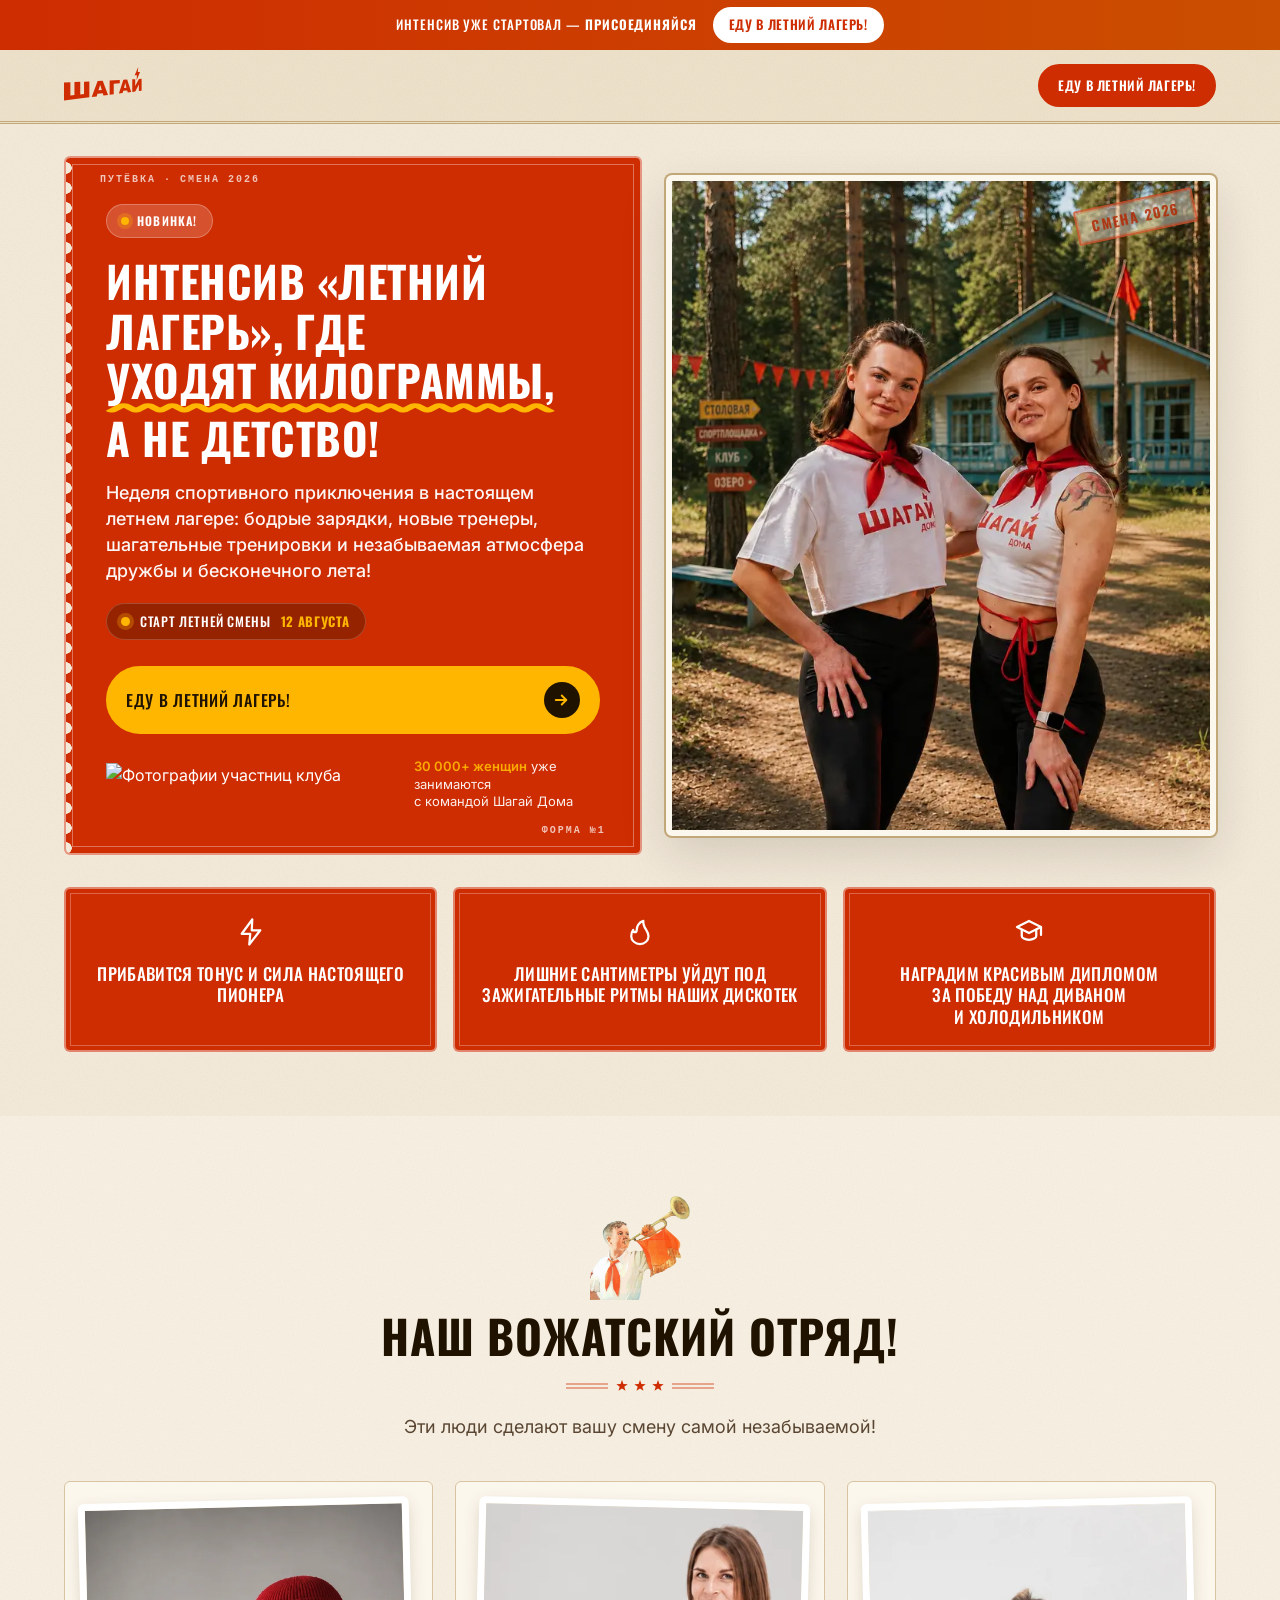
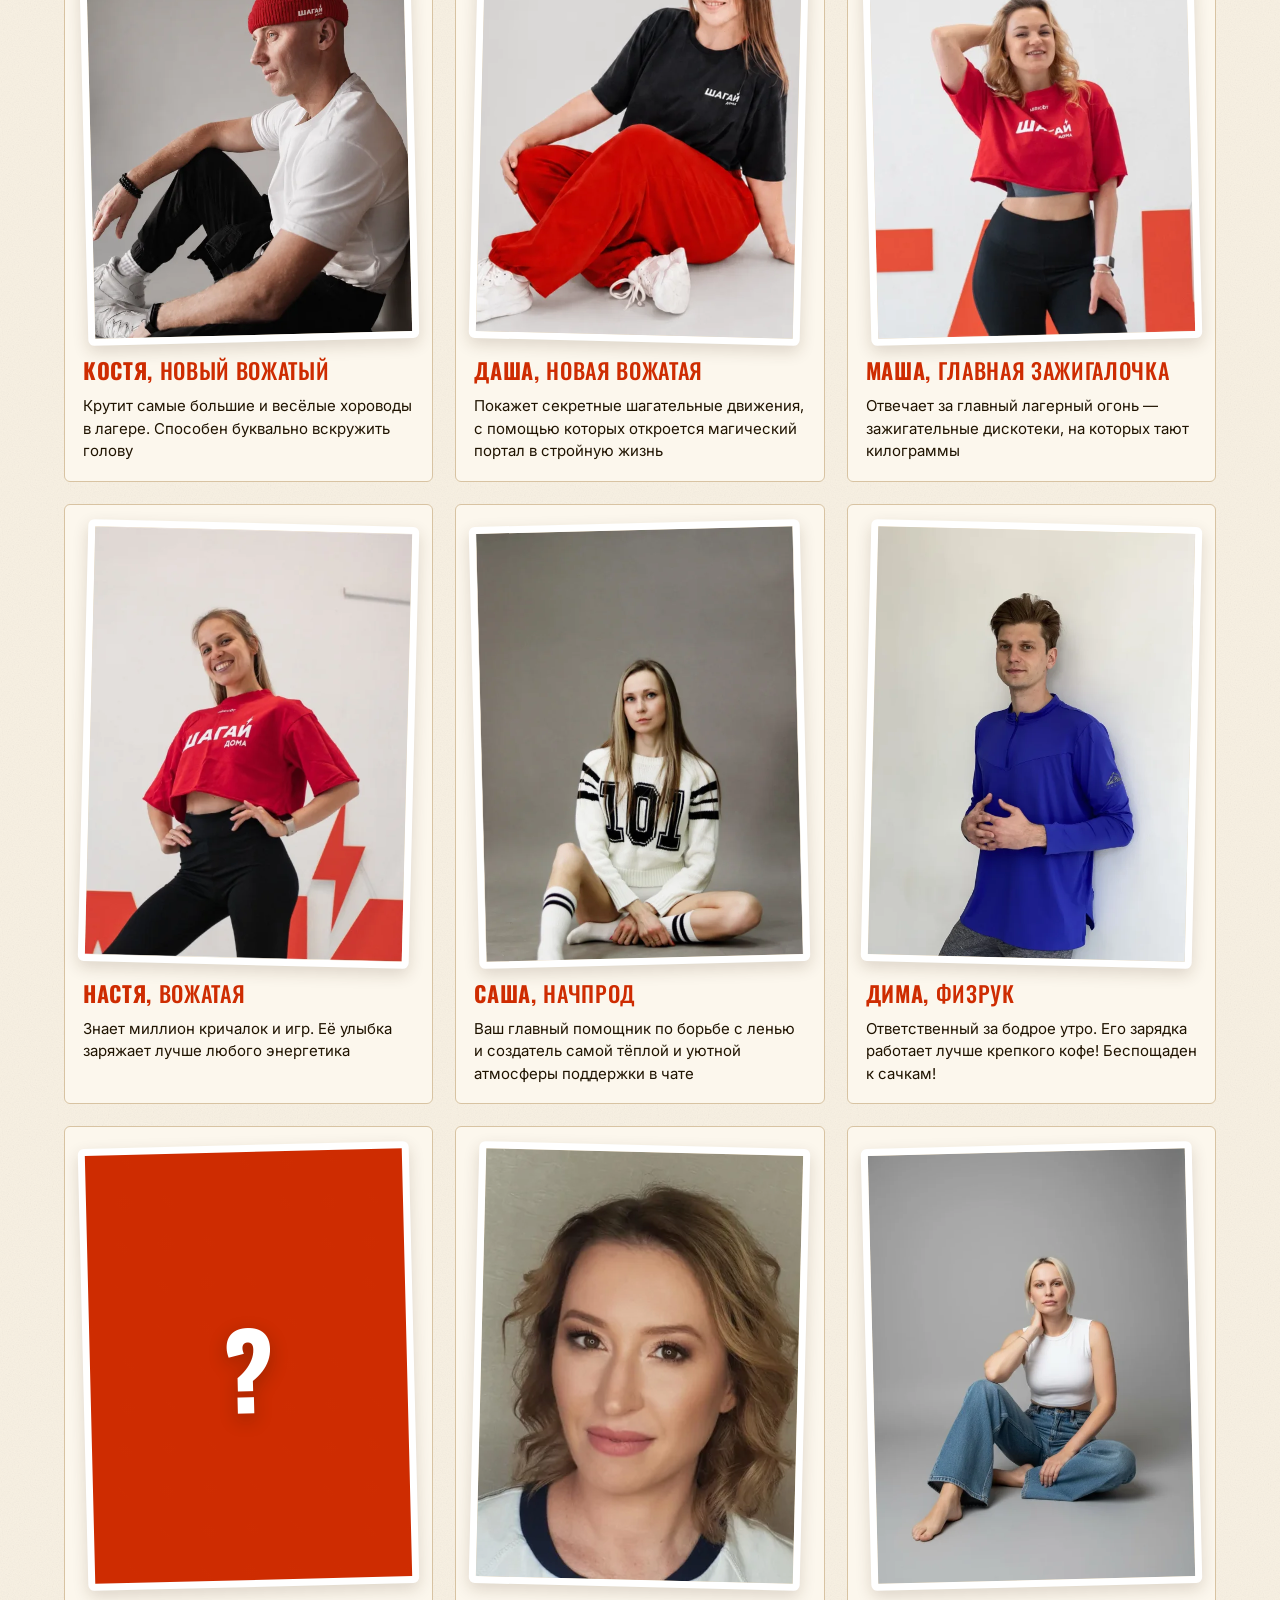
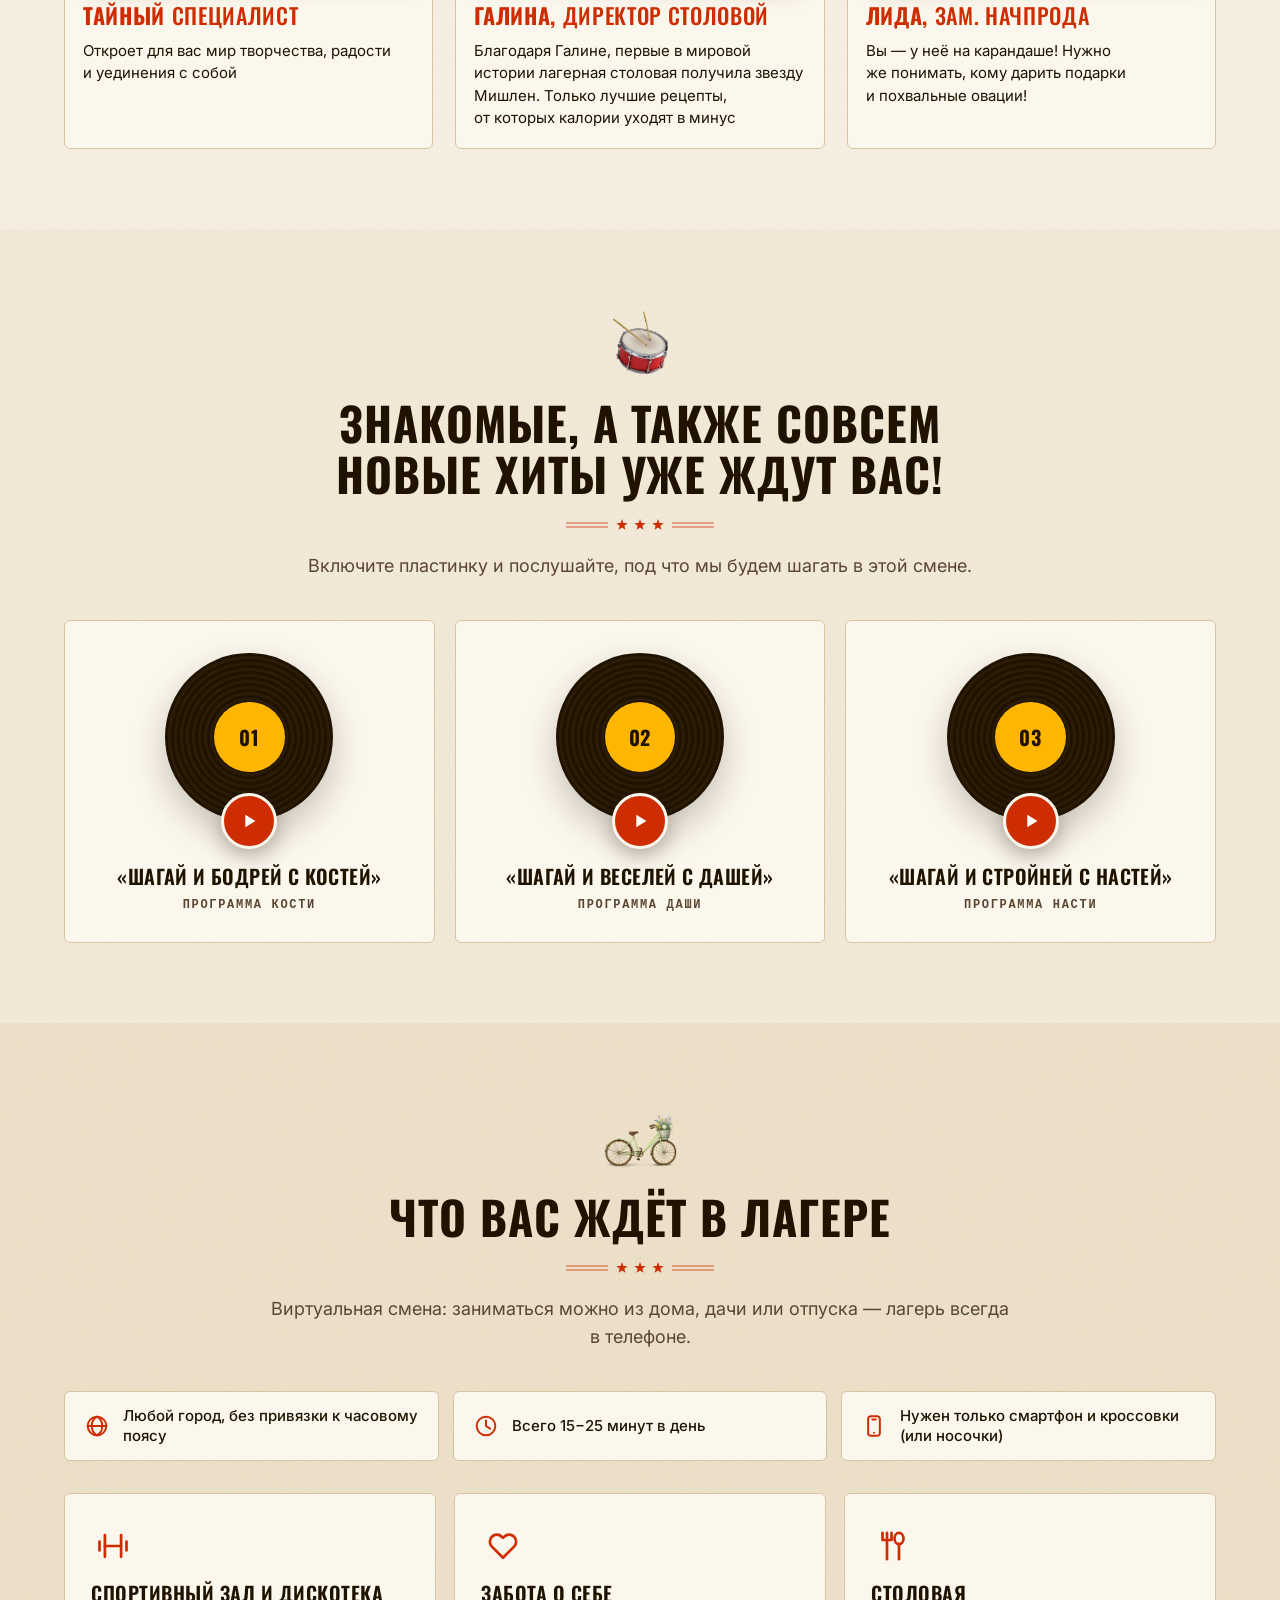
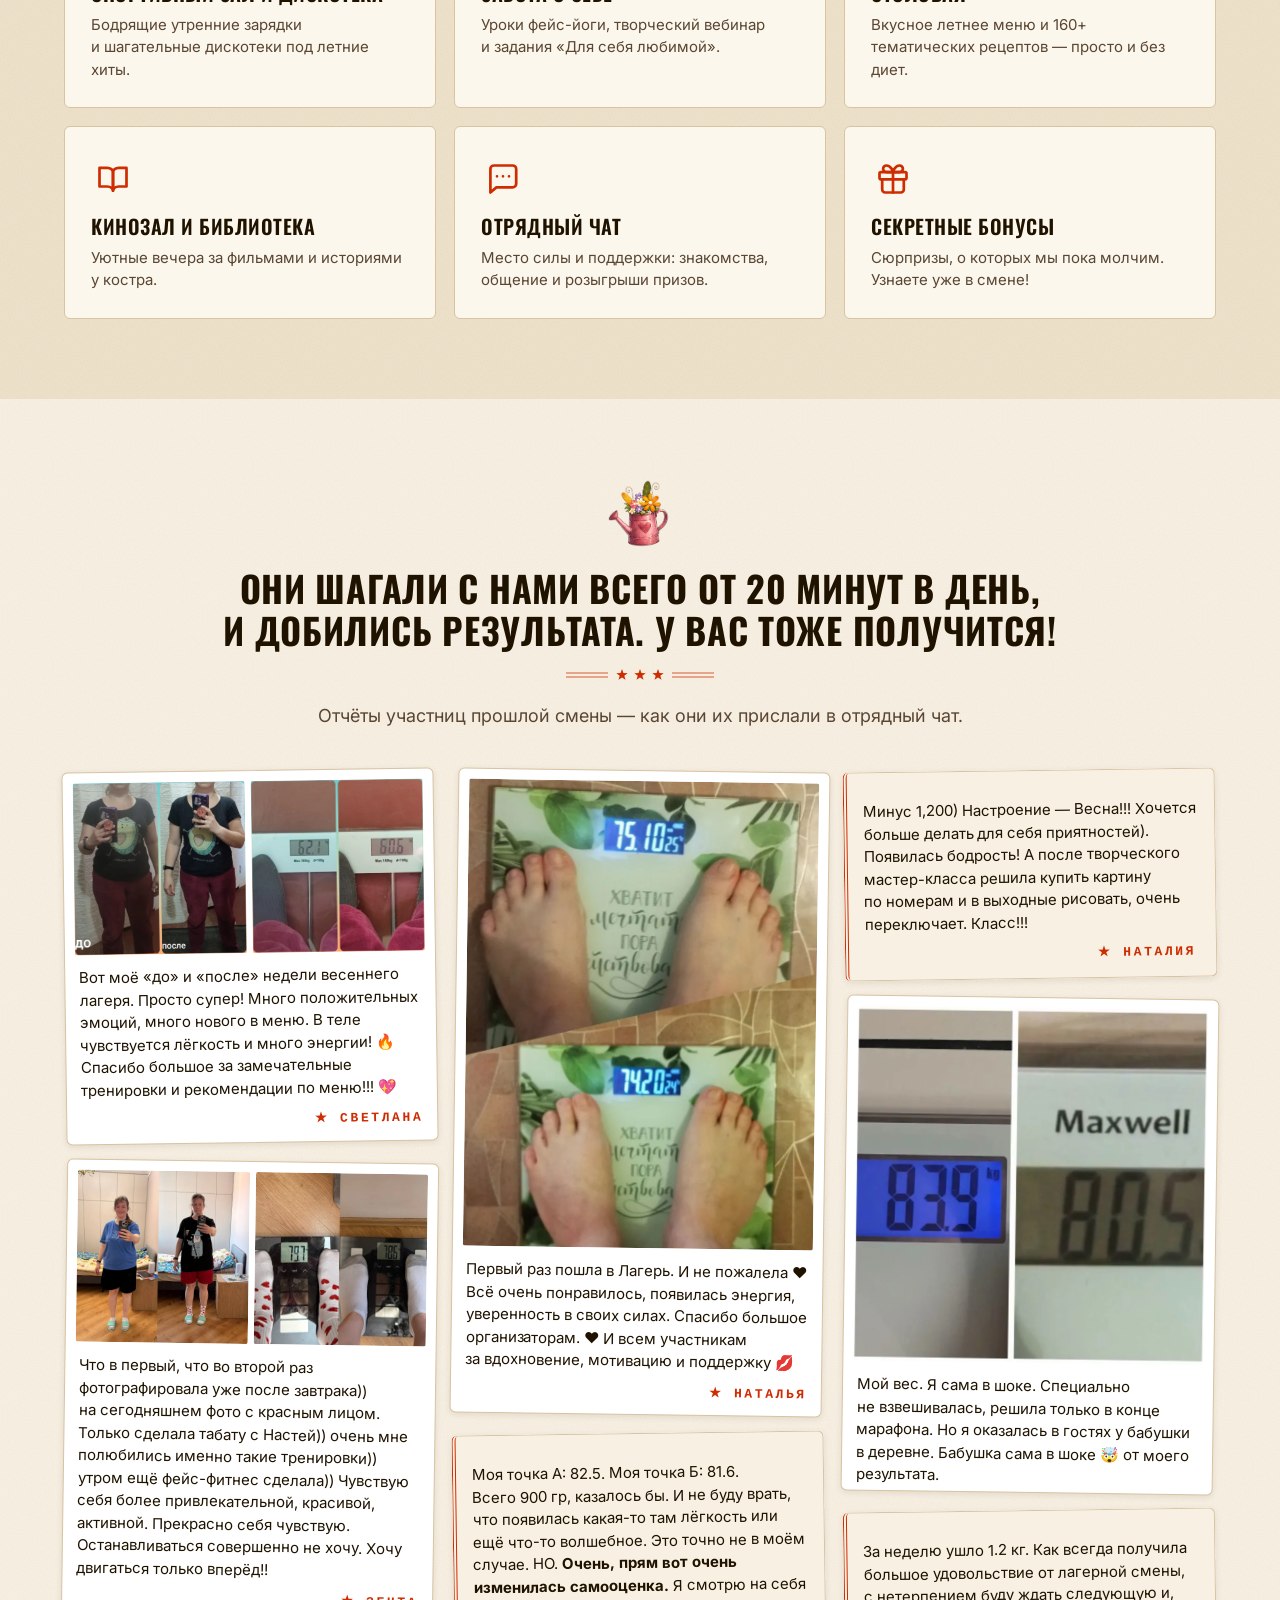
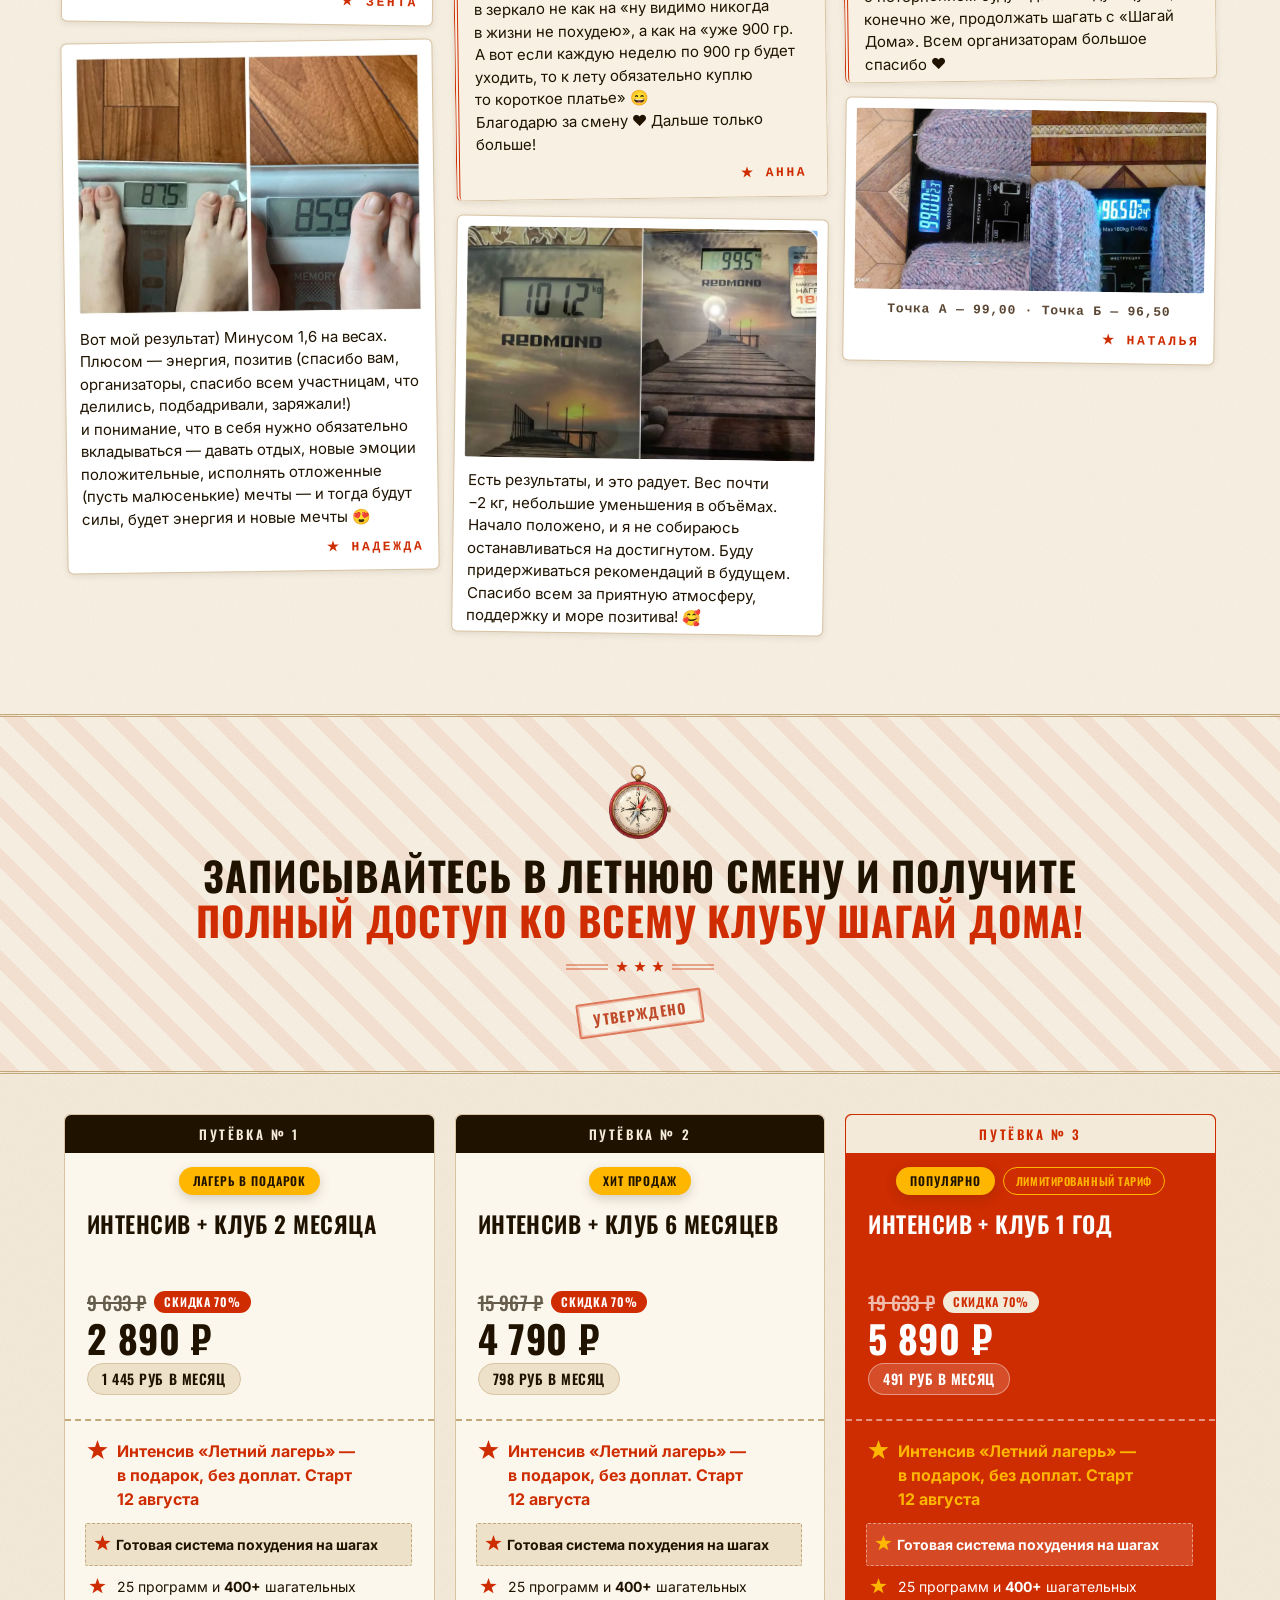
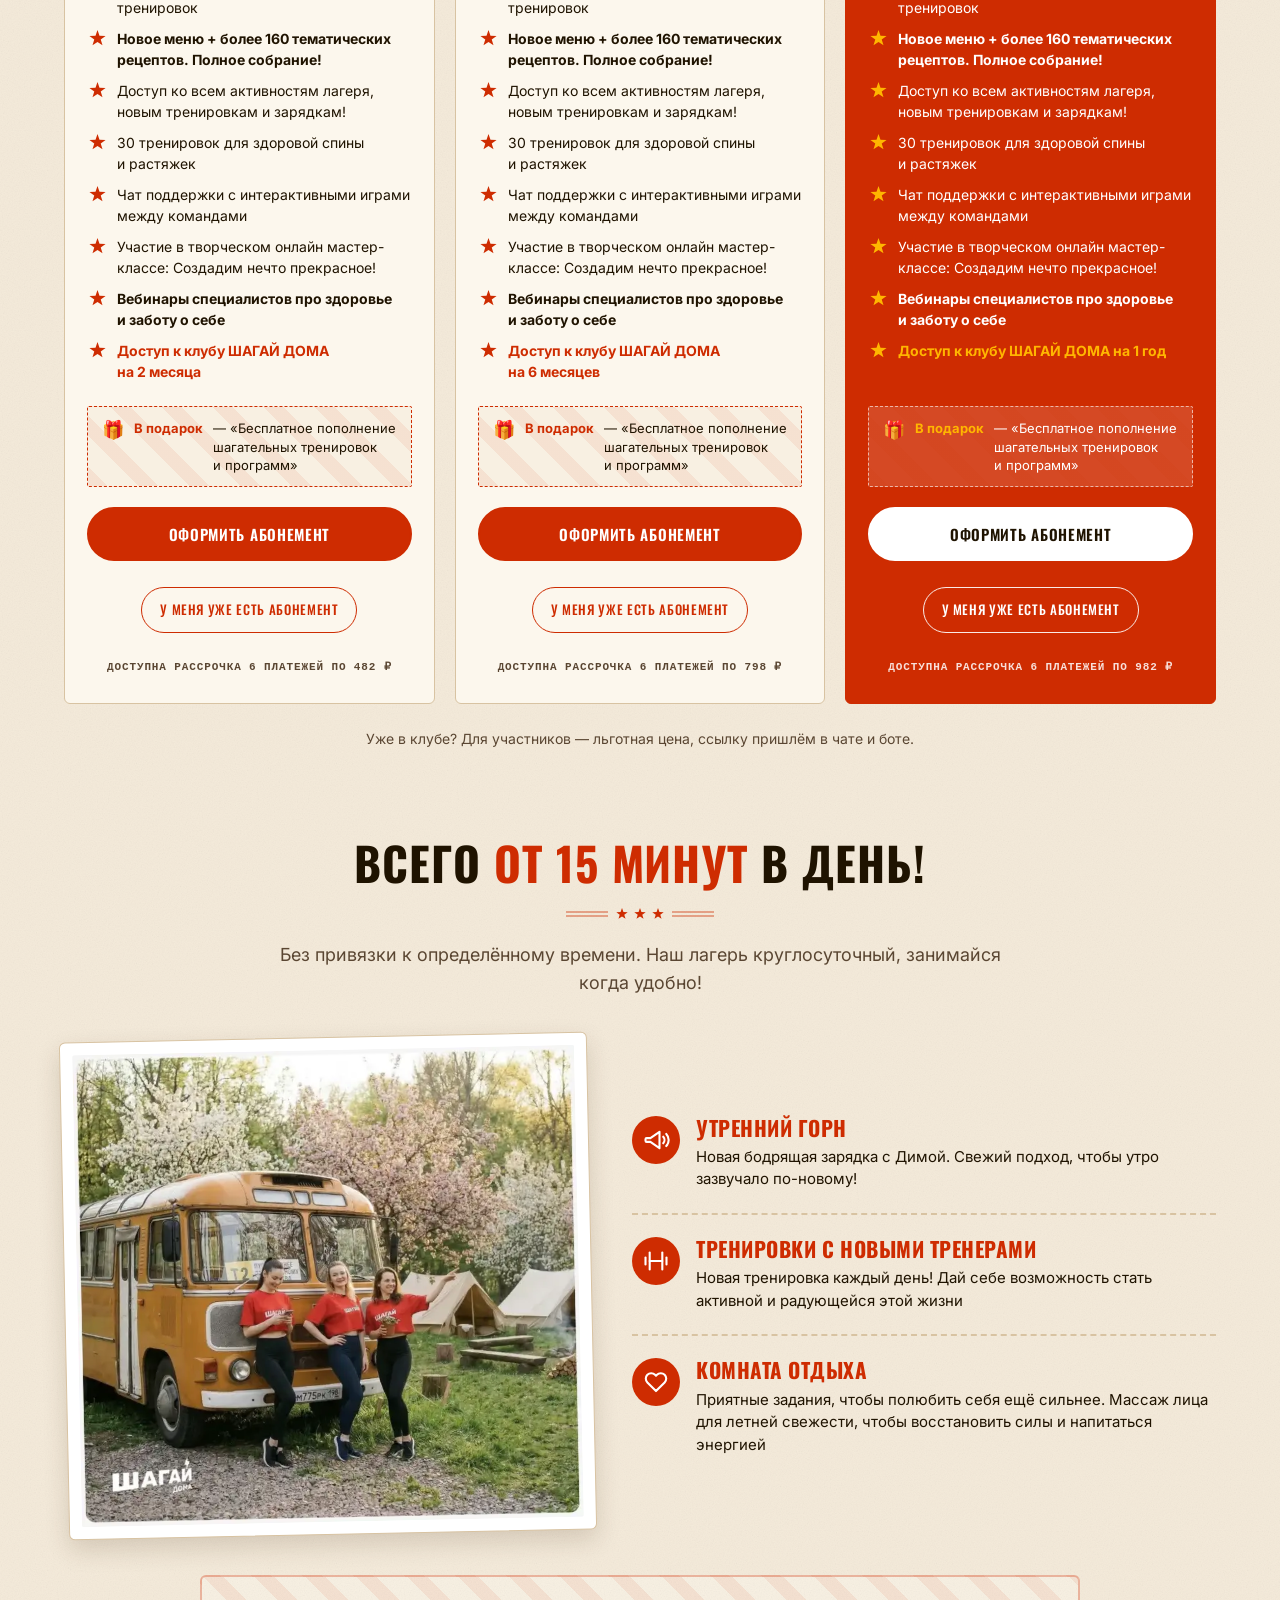
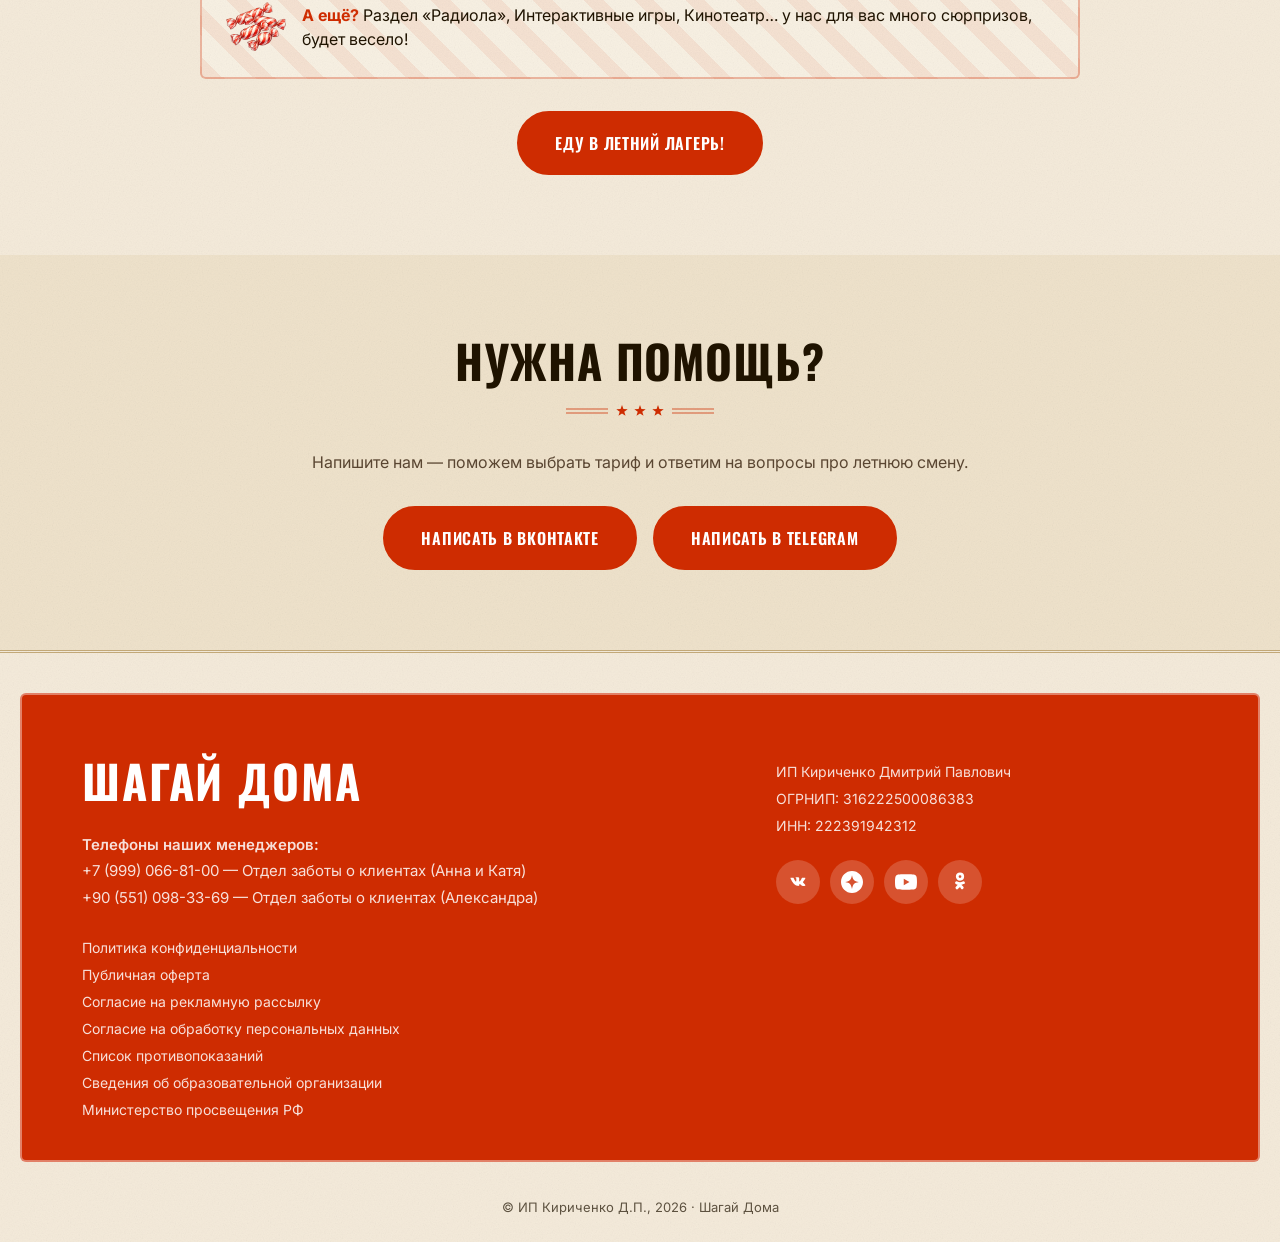
==== commit 7d715590: "feat: новое фото на главном экране - две вожатые у корпуса лагеря (указатели, флажки, красные галсту" ====
--- a/index.html
+++ b/index.html
@@ -28,12 +28,12 @@
   <link rel="preload" as="font" type="font/woff2" crossorigin href="https://fonts.gstatic.com/s/oswald/v57/TK3IWkUHHAIjg75cFRf3bXL8LICs1_Fv40pKlN4NNSeSASz7FmlWHYjMdZwl.woff2" />
   <link href="https://fonts.googleapis.com/css2?family=Oswald:wght@500;600;700&family=Inter:wght@400;500;600&display=swap&subset=latin,cyrillic" rel="stylesheet" />
 
-  <!-- Hero-фото: наши вожатые в настоящем лагере (локальный ассет) -->
-  <link rel="preload" as="image" href="assets/hero/hero-camp-700.webp" fetchpriority="high"
-        imagesrcset="assets/hero/hero-camp-700.webp 700w, assets/hero/hero-camp-1100.webp 1100w"
-        imagesizes="(max-width: 900px) 92vw, 40vw" />
-
-  <link rel="stylesheet" href="styles.css?v=camp-I" />
+  <!-- Hero-фото: вожатые у корпуса лагеря (локальный ассет, 3 размера под srcset) -->
+  <link rel="preload" as="image" href="assets/hero/hero-camp2-700.webp" fetchpriority="high"
+        imagesrcset="assets/hero/hero-camp2-700.webp 700w, assets/hero/hero-camp2-900.webp 900w, assets/hero/hero-camp2-1100.webp 1100w"
+        imagesizes="(max-width: 900px) 85vw, 38vw" />
+
+  <link rel="stylesheet" href="styles.css?v=camp-K" />
 </head>
 <body>
 
@@ -179,11 +179,11 @@
       <div class="hero__image-wrap">
         <div class="hero__image">
           <img class="hero__image-photo"
-               src="assets/hero/hero-camp-1100.webp"
-               srcset="assets/hero/hero-camp-700.webp 700w, assets/hero/hero-camp-1100.webp 1100w"
-               sizes="(max-width: 900px) 92vw, 40vw"
-               alt="Три вожатые в красных футболках «Шагай Дома» и пилотках на дорожке летнего лагеря"
-               width="1100" height="1113" fetchpriority="high" />
+               src="assets/hero/hero-camp2-1100.webp"
+               srcset="assets/hero/hero-camp2-700.webp 700w, assets/hero/hero-camp2-900.webp 900w, assets/hero/hero-camp2-1100.webp 1100w"
+               sizes="(max-width: 900px) 85vw, 38vw"
+               alt="Две вожатые в футболках «Шагай Дома» с красными галстуками у корпуса летнего лагеря"
+               width="1100" height="1467" fetchpriority="high" />
           <span class="stamp stamp--hero" aria-hidden="true">Смена 2026</span>
         </div>
       </div>
@@ -861,6 +861,6 @@
 
 <button class="back-to-top" id="backToTop" type="button" aria-label="Наверх">↑</button>
 
-<script src="script.js?v=camp-I"></script>
+<script src="script.js?v=camp-K"></script>
 </body>
 </html>
--- a/styles.css
+++ b/styles.css
@@ -645,7 +645,7 @@
   border-radius: var(--radius-card);
   border: 6px solid var(--color-paper);
   width: 100%;
-  aspect-ratio: 1290 / 1416;
+  aspect-ratio: 1180 / 1416;
   box-shadow: 0 0 0 2px var(--color-line-strong), 0 18px 48px rgba(31,19,0,0.14);
   overflow: hidden;
 }
@@ -655,7 +655,7 @@
   width: 100%;
   height: 100%;
   object-fit: cover;
-  object-position: left center;
+  object-position: center 42%;
 }
 
 /* ---- Три обещания смены: красные карточки под hero ----
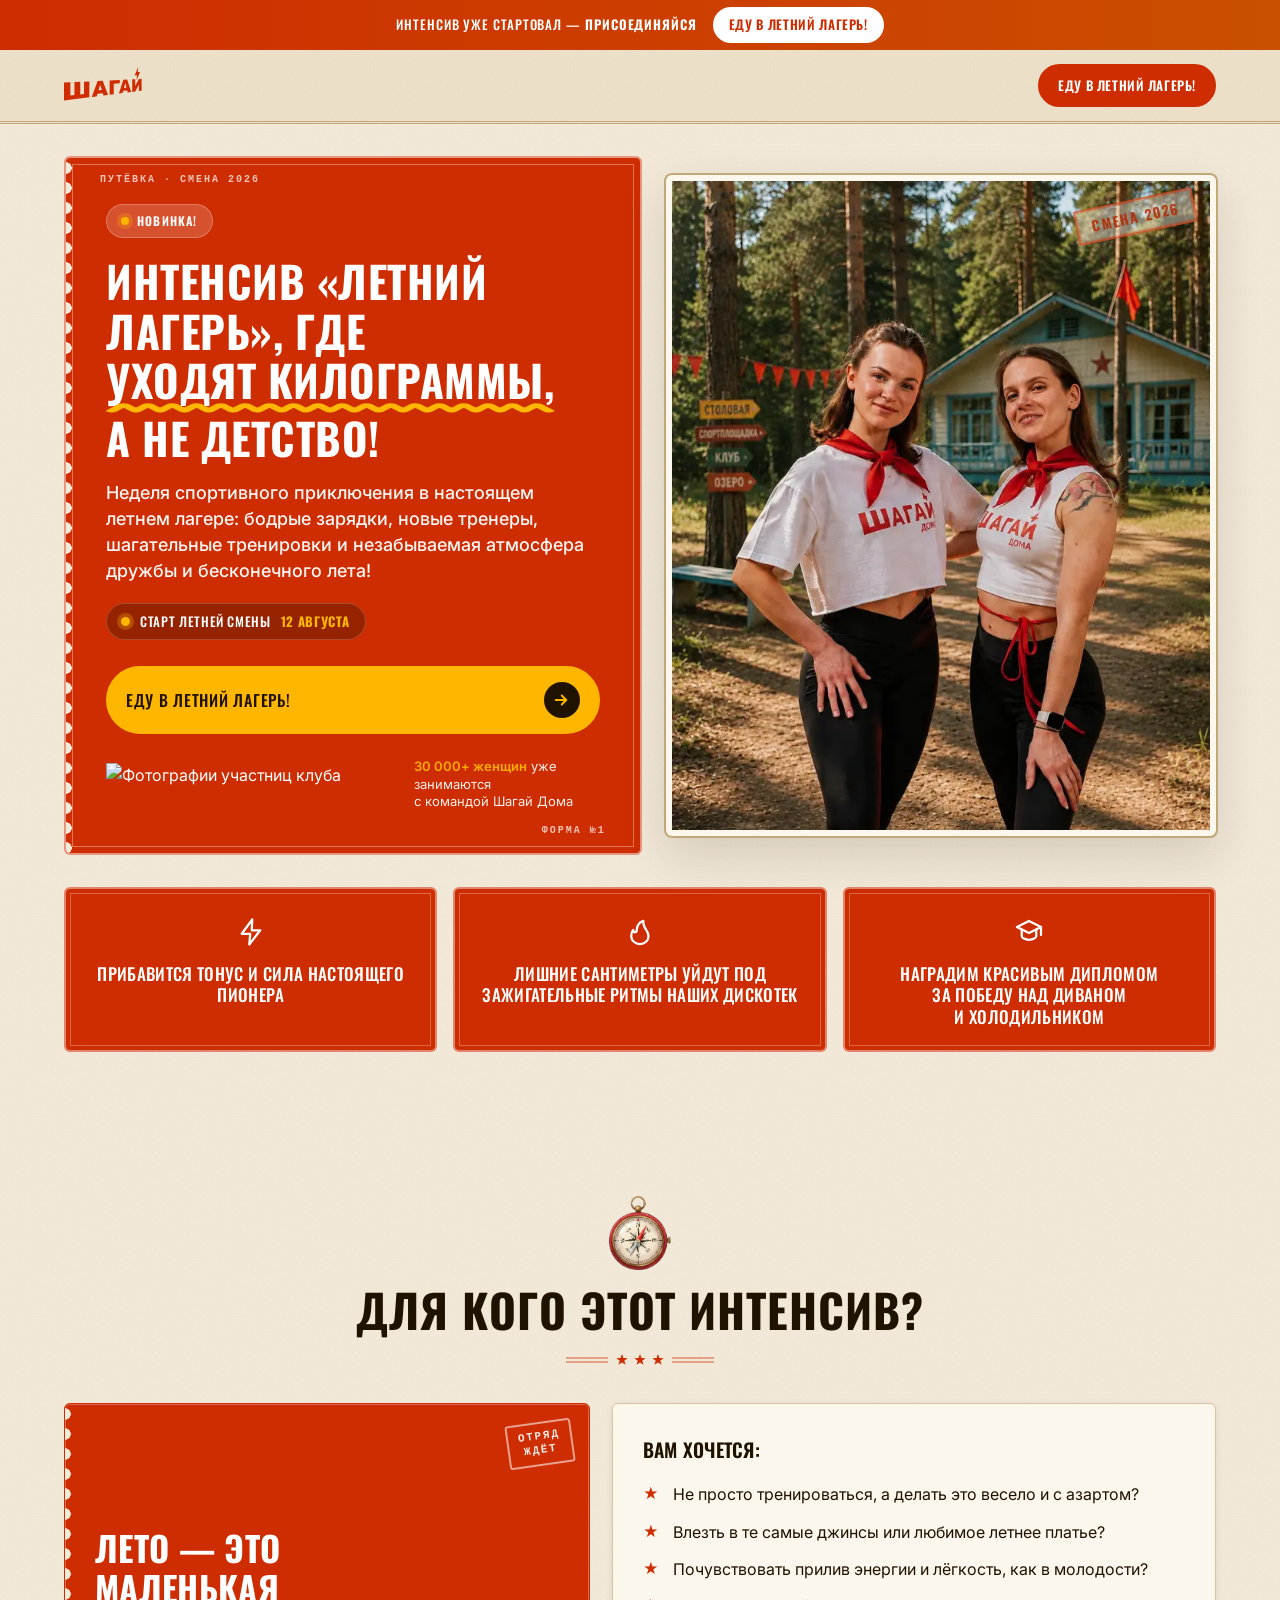
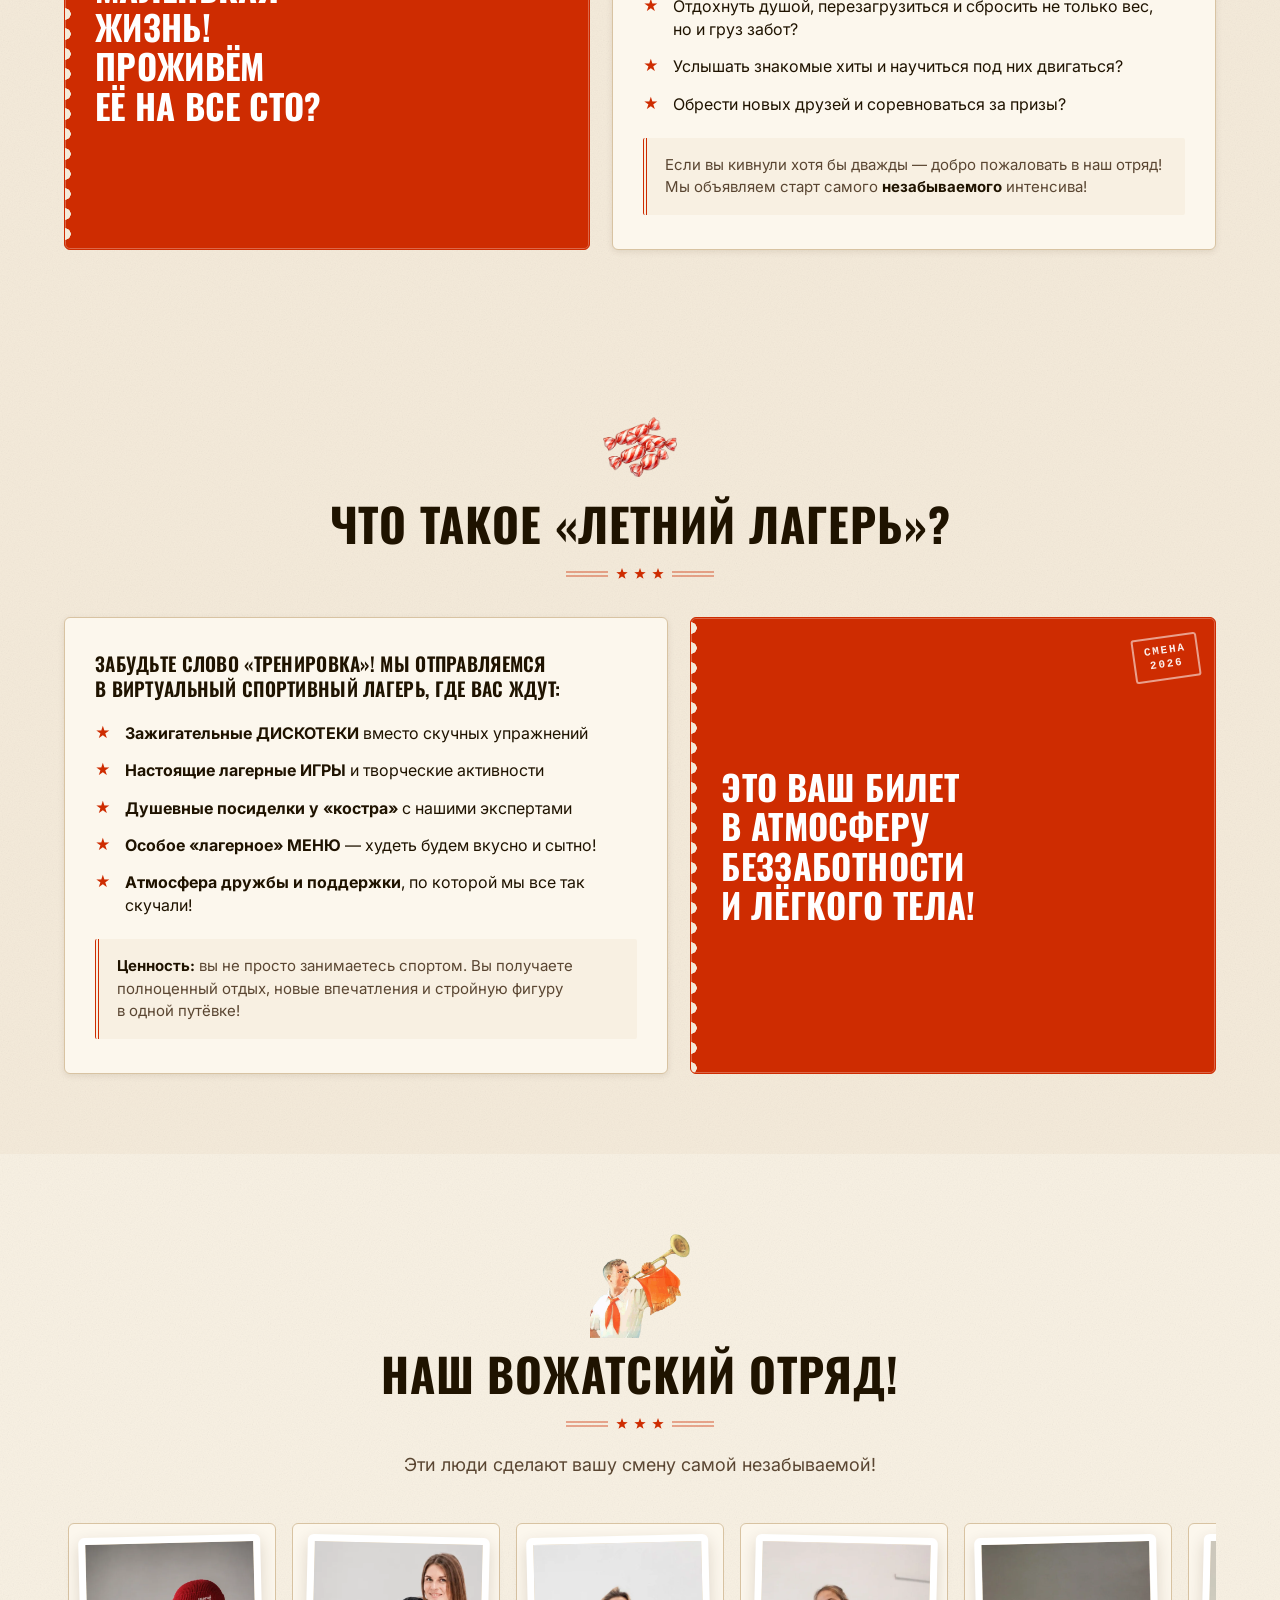
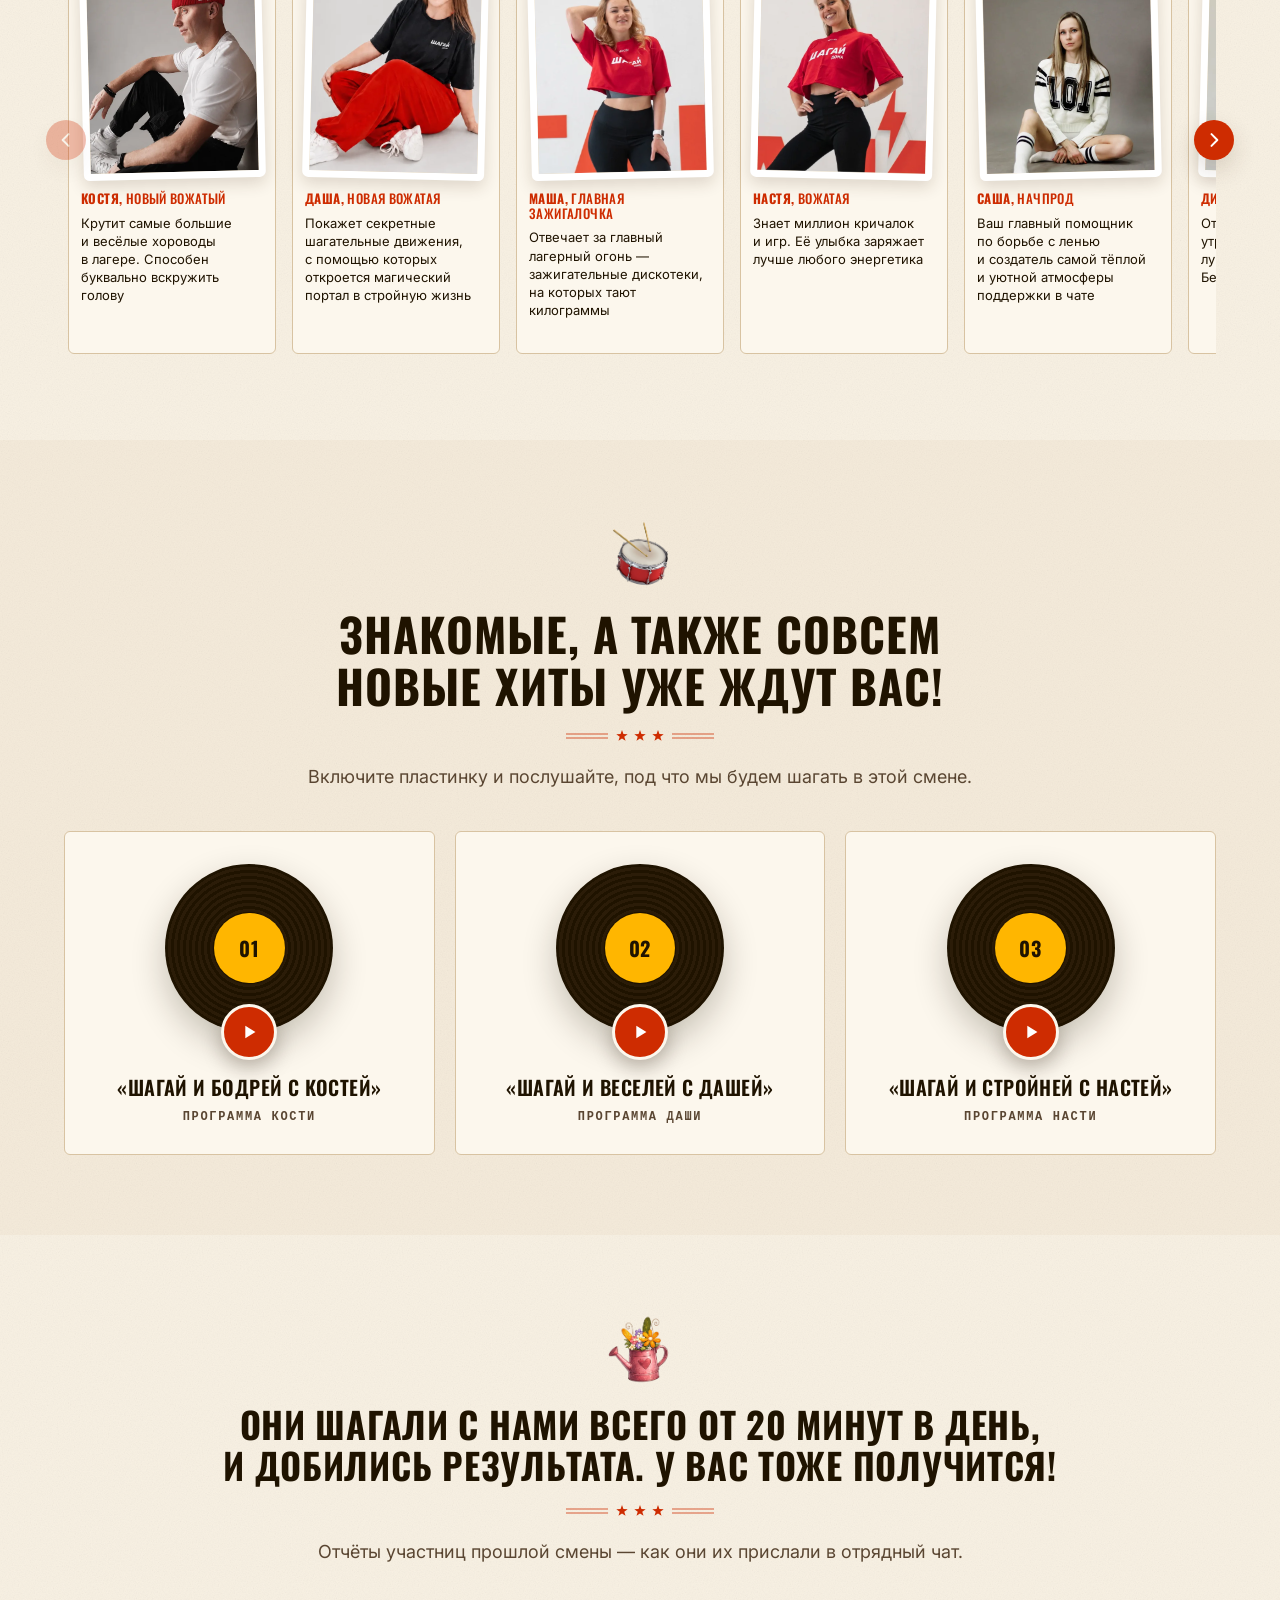
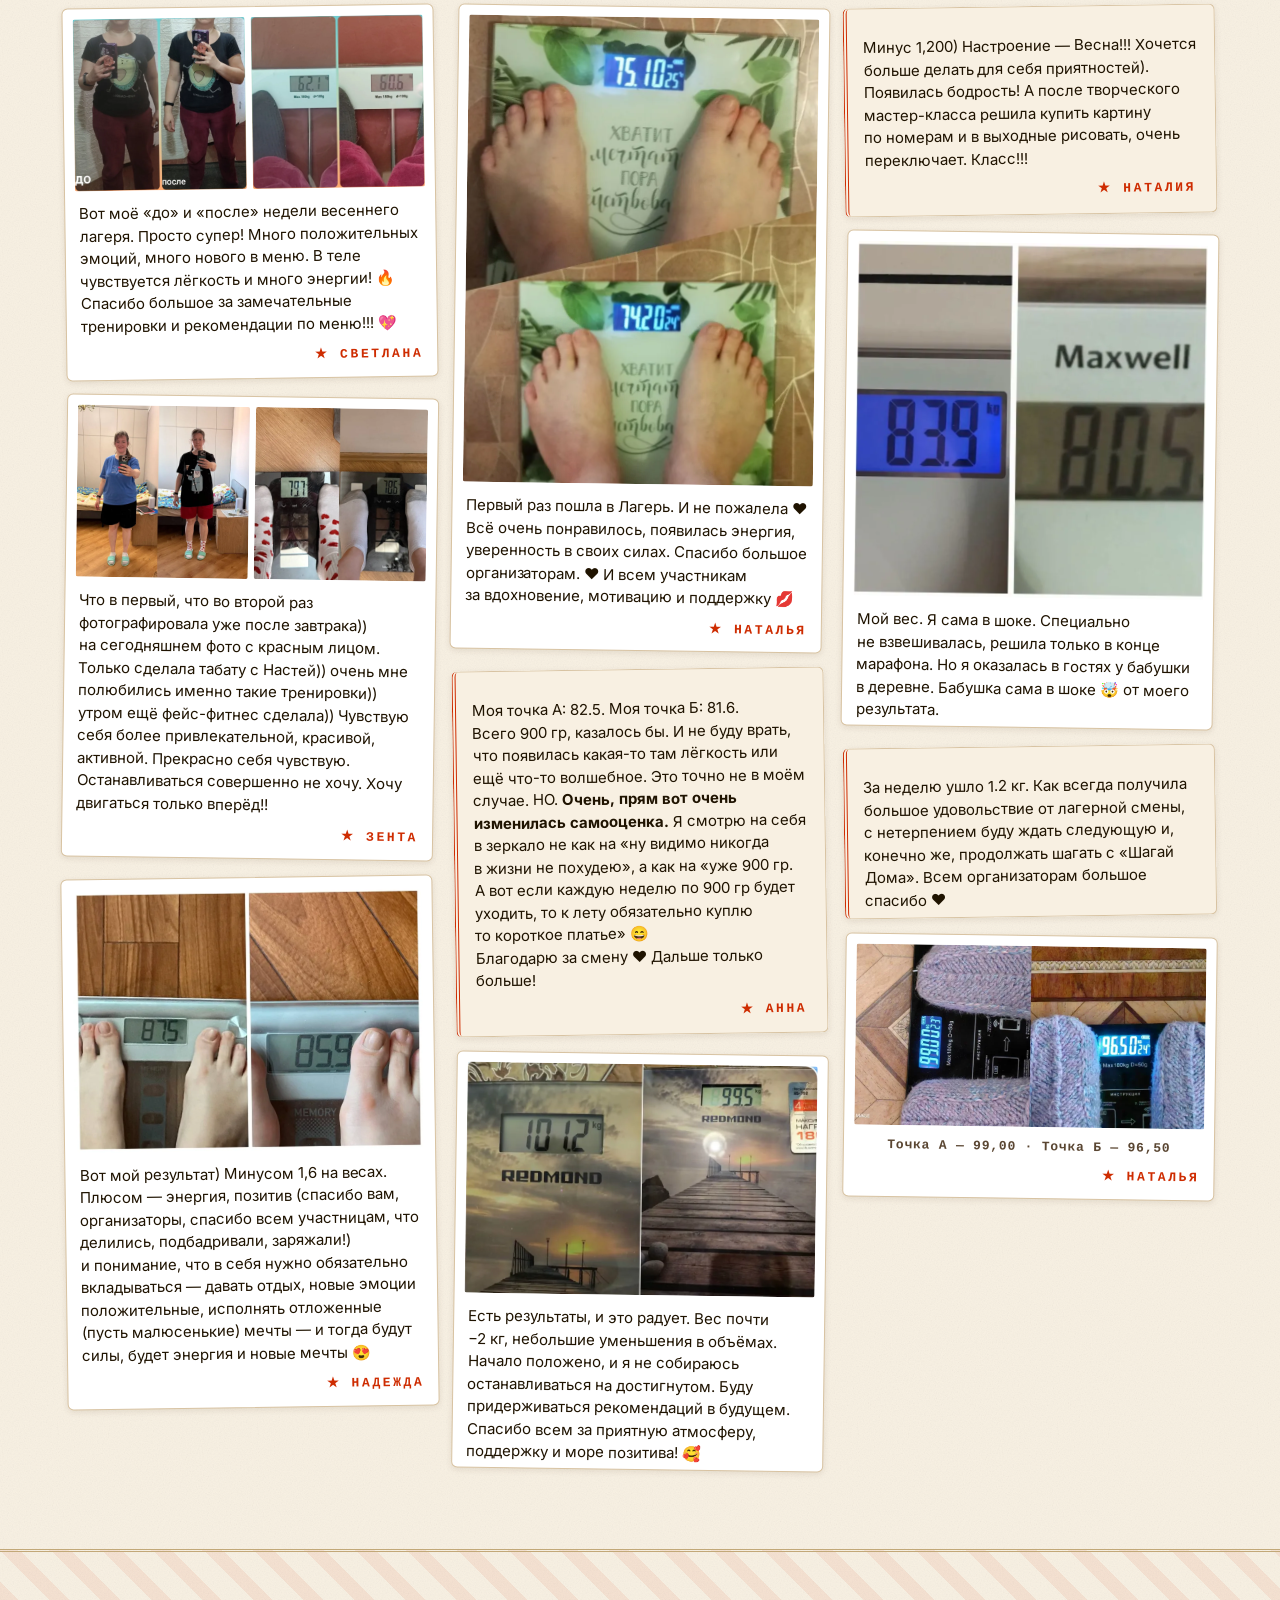
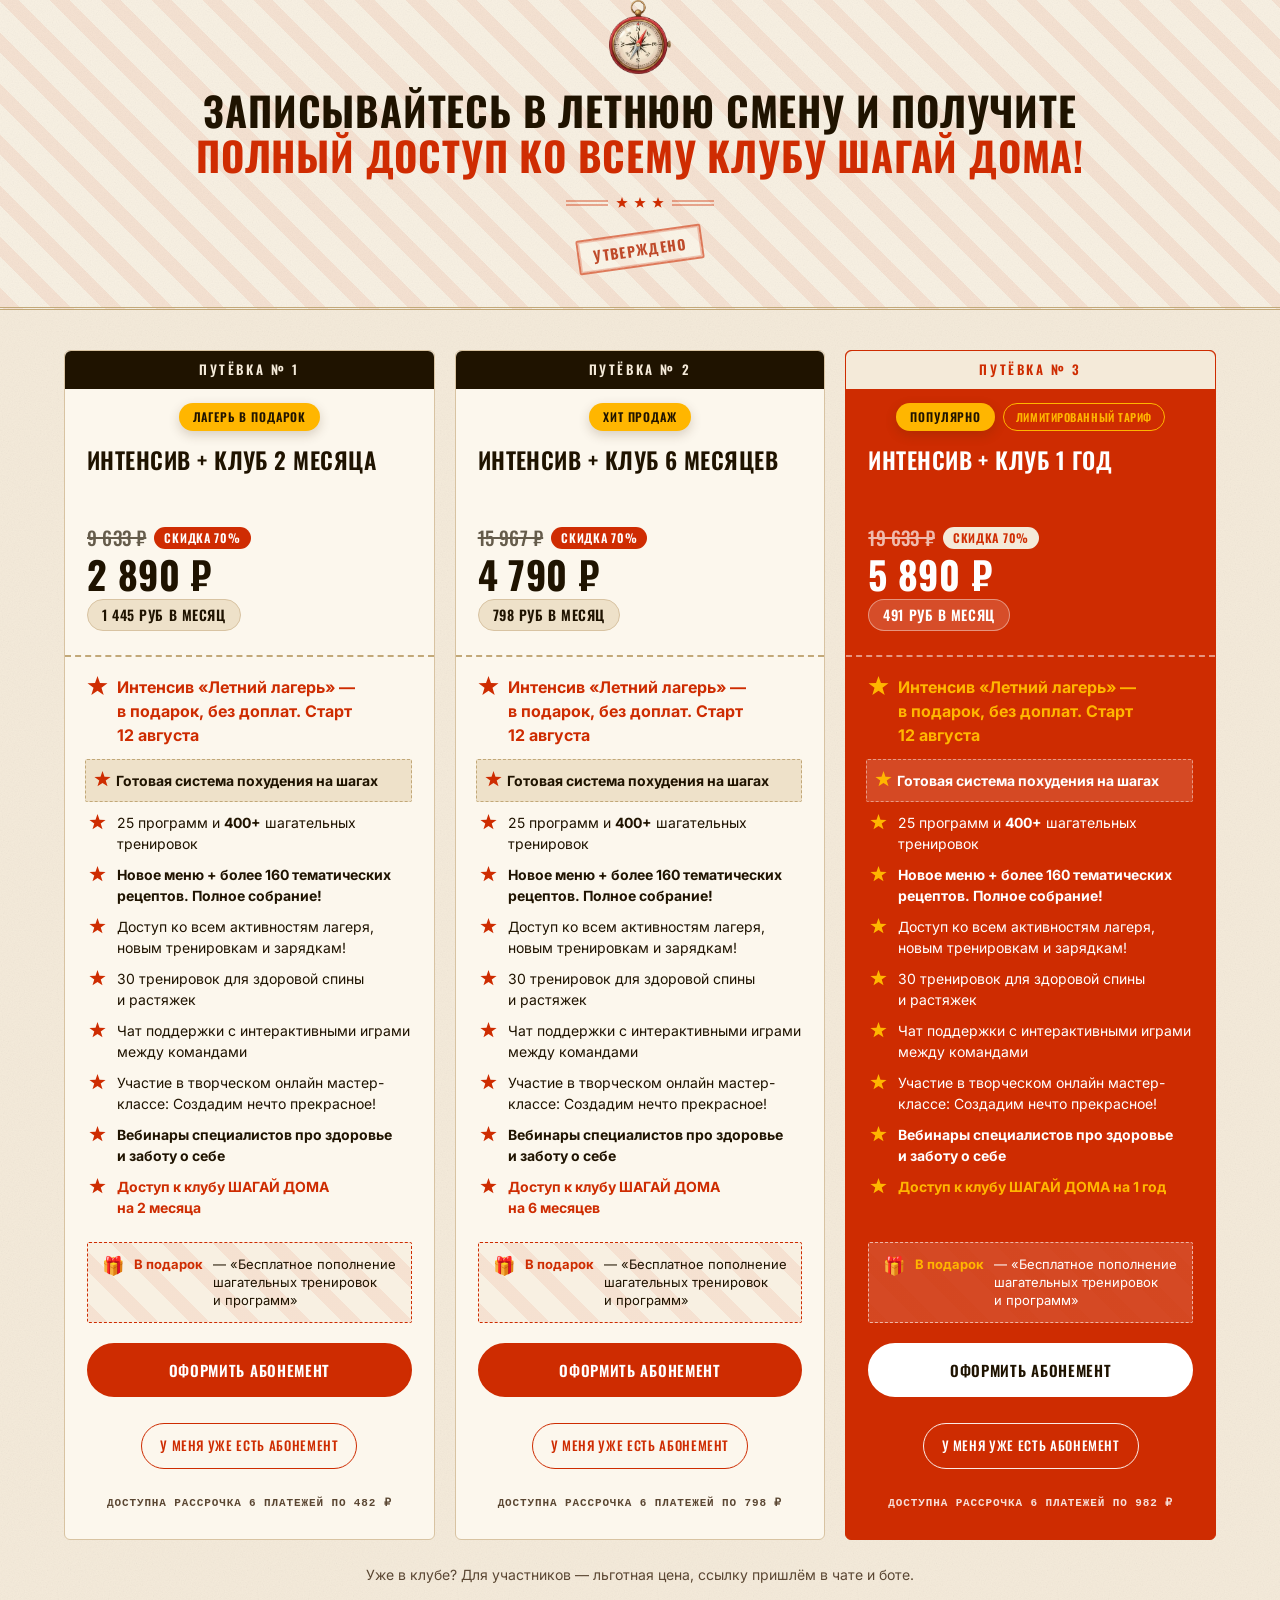
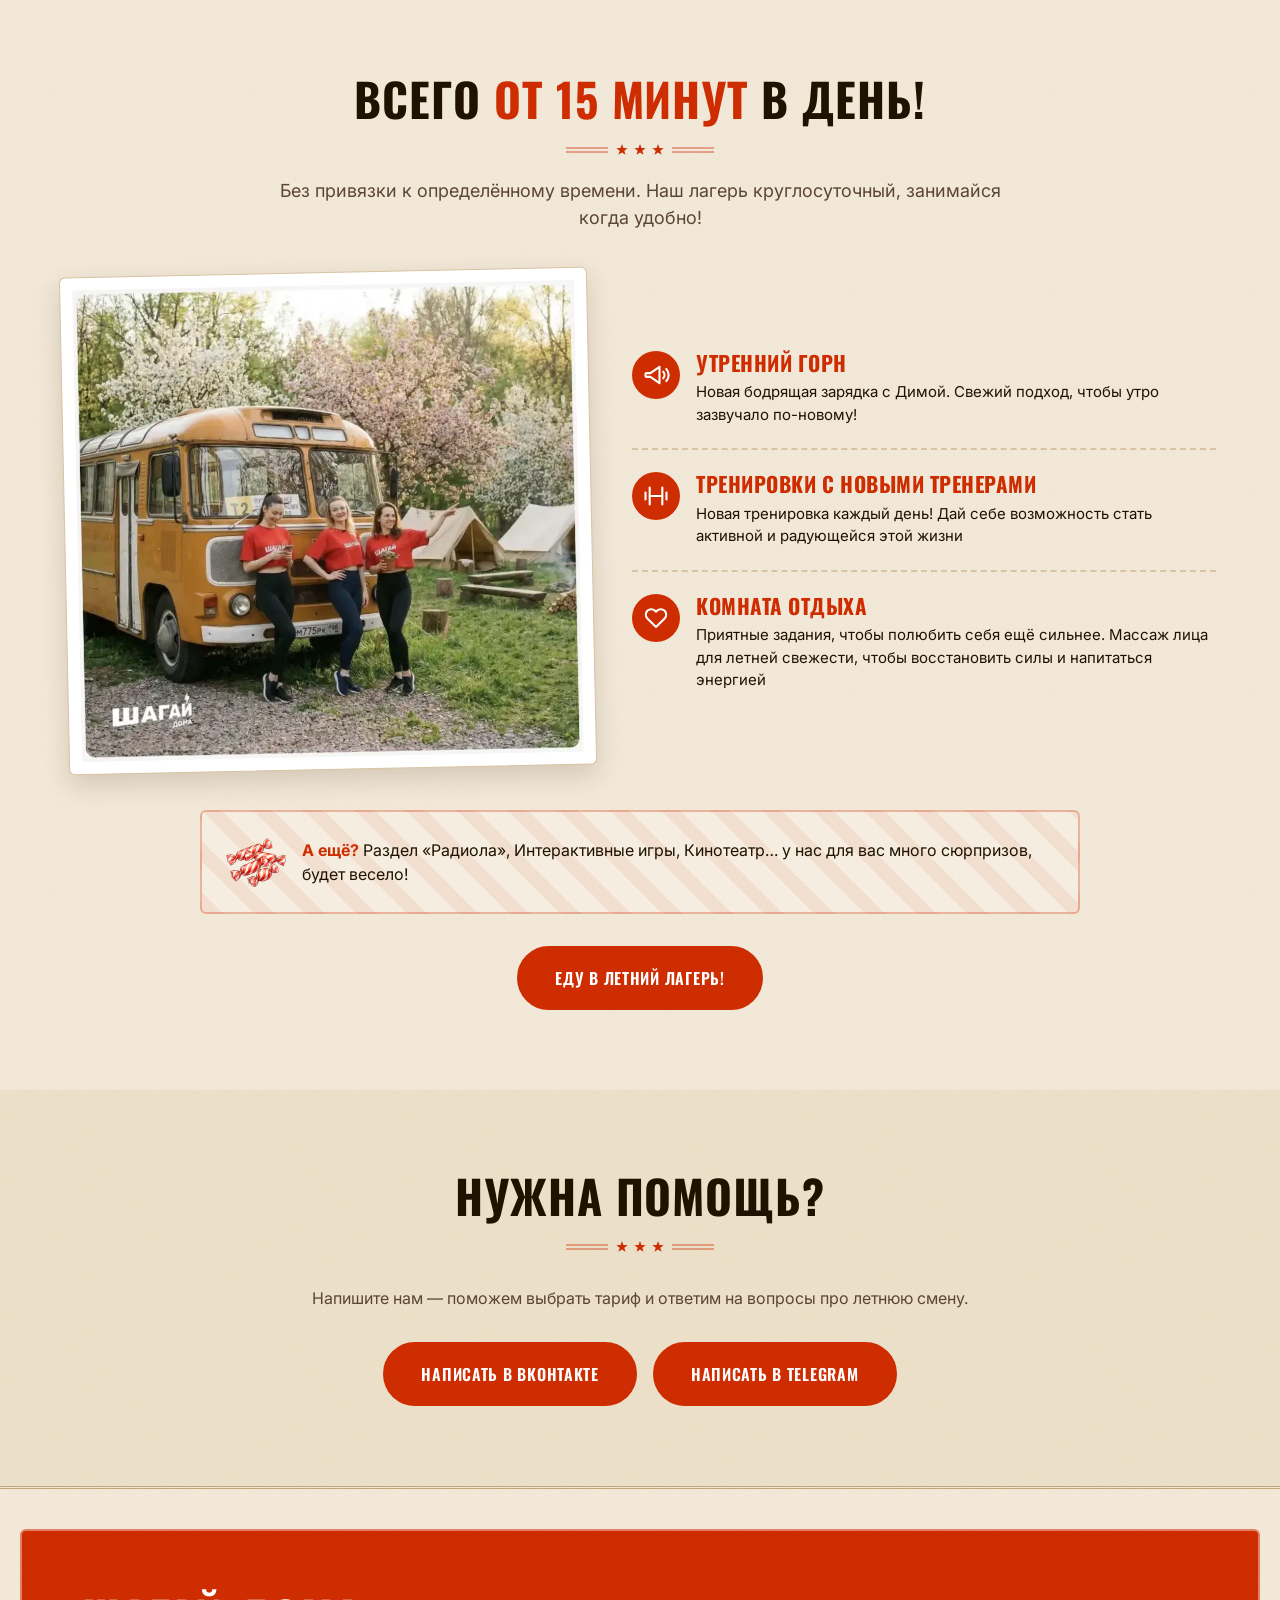
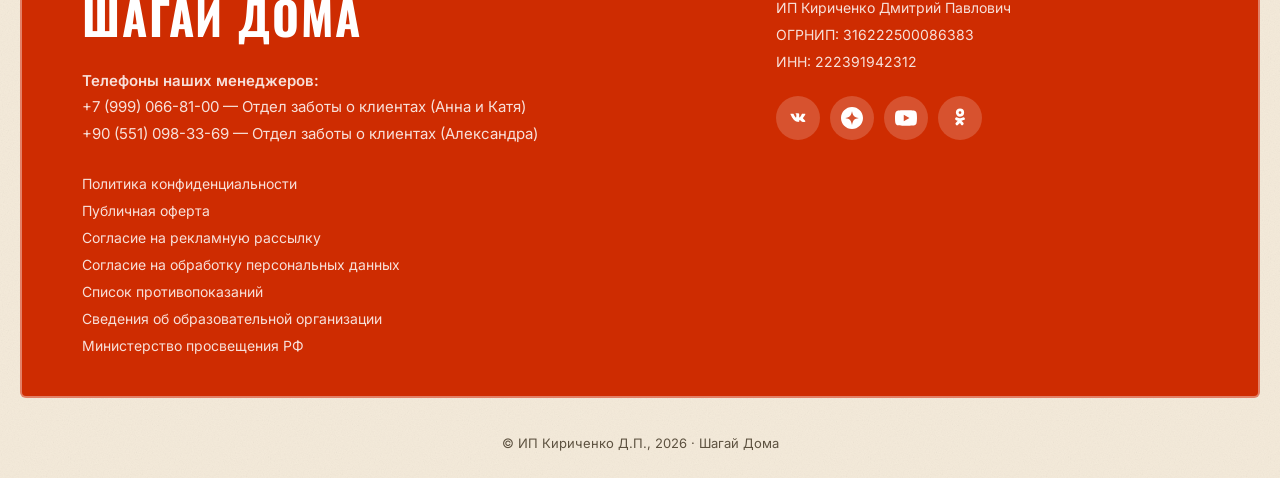
==== commit 33cdb662: "feat: блоки «Для кого» и «Что это», отряд каруселью, «Что внутри» убран - две новые секции сразу пос" ====
--- a/index.html
+++ b/index.html
@@ -33,7 +33,7 @@
         imagesrcset="assets/hero/hero-camp2-700.webp 700w, assets/hero/hero-camp2-900.webp 900w, assets/hero/hero-camp2-1100.webp 1100w"
         imagesizes="(max-width: 900px) 85vw, 38vw" />
 
-  <link rel="stylesheet" href="styles.css?v=camp-K" />
+  <link rel="stylesheet" href="styles.css?v=camp-N" />
 </head>
 <body>
 
@@ -85,9 +85,10 @@
 <div class="overlay-nav" id="overlayNav" aria-hidden="true">
   <button class="overlay-nav__close" id="closeNavBtn" aria-label="Закрыть меню">×</button>
   <nav class="overlay-nav__list" aria-label="Меню">
+    <a href="#forwhom">Для кого</a>
+    <a href="#whatis">Что это</a>
     <a href="#counselors">Вожатский отряд</a>
     <a href="#workouts">Музыка смены</a>
-    <a href="#inside">Что внутри</a>
     <a href="#results">Отзывы</a>
     <a href="#rates">Тарифы</a>
     <a href="#contacts">Контакты</a>
@@ -225,7 +226,68 @@
 </section>
 
 <!-- ============================================================ -->
-<!-- 2. ВОЖАТСКИЙ ОТРЯД — доска почёта, 9 человек                 -->
+<!-- 2. ДЛЯ КОГО ЭТОТ ИНТЕНСИВ — путёвка слева, чек-лист справа   -->
+<!-- ============================================================ -->
+<section class="section forwhom" id="forwhom">
+  <div class="container">
+    <img class="theme-mark" src="assets/theme/el-6.webp" alt="" width="700" height="700" loading="lazy" aria-hidden="true" />
+    <h2 class="section__title">Для кого этот интенсив?</h2>
+
+    <div class="duo">
+      <!-- Красная половина — та же путёвка, что и в hero: перфорация слева,
+           канцелярская подпись в углу. Ритм узнаётся с первого экрана. -->
+      <div class="duo__card duo__card--red">
+        <span class="duo__stamp" aria-hidden="true">Отряд<br />ждёт</span>
+        <p class="duo__slogan">Лето&nbsp;— это маленькая жизнь! Проживём её&nbsp;на&nbsp;все сто?</p>
+      </div>
+
+      <div class="duo__card duo__card--paper">
+        <p class="duo__lead">Вам хочется:</p>
+        <ul class="checklist">
+          <li>Не&nbsp;просто тренироваться, а&nbsp;делать это весело и&nbsp;с&nbsp;азартом?</li>
+          <li>Влезть в&nbsp;те&nbsp;самые джинсы или любимое летнее платье?</li>
+          <li>Почувствовать прилив энергии и&nbsp;лёгкость, как в&nbsp;молодости?</li>
+          <li>Отдохнуть душой, перезагрузиться и&nbsp;сбросить не&nbsp;только вес, но&nbsp;и&nbsp;груз забот?</li>
+          <li>Услышать знакомые хиты и&nbsp;научиться под них двигаться?</li>
+          <li>Обрести новых друзей и&nbsp;соревноваться за&nbsp;призы?</li>
+        </ul>
+        <p class="duo__note">Если вы&nbsp;кивнули хотя&nbsp;бы дважды&nbsp;— добро пожаловать в&nbsp;наш отряд! Мы&nbsp;объявляем старт самого <strong>незабываемого</strong> интенсива!</p>
+      </div>
+    </div>
+  </div>
+</section>
+
+<!-- ============================================================ -->
+<!-- 3. ЧТО ТАКОЕ «ЛЕТНИЙ ЛАГЕРЬ» — зеркально: список слева       -->
+<!-- ============================================================ -->
+<section class="section whatis" id="whatis">
+  <div class="container">
+    <img class="theme-mark" src="assets/theme/el-8.webp" alt="" width="700" height="700" loading="lazy" aria-hidden="true" />
+    <h2 class="section__title">Что такое «Летний лагерь»?</h2>
+
+    <div class="duo duo--mirror">
+      <div class="duo__card duo__card--paper">
+        <p class="duo__lead">Забудьте слово «тренировка»! Мы&nbsp;отправляемся в&nbsp;виртуальный спортивный лагерь, где вас ждут:</p>
+        <ul class="checklist">
+          <li><strong>Зажигательные ДИСКОТЕКИ</strong> вместо скучных упражнений</li>
+          <li><strong>Настоящие лагерные ИГРЫ</strong> и&nbsp;творческие активности</li>
+          <li><strong>Душевные посиделки у&nbsp;«костра»</strong> с&nbsp;нашими экспертами</li>
+          <li><strong>Особое «лагерное» МЕНЮ</strong>&nbsp;— худеть будем вкусно и&nbsp;сытно!</li>
+          <li><strong>Атмосфера дружбы и&nbsp;поддержки</strong>, по&nbsp;которой мы&nbsp;все так скучали!</li>
+        </ul>
+        <p class="duo__note"><strong>Ценность:</strong> вы&nbsp;не&nbsp;просто занимаетесь спортом. Вы&nbsp;получаете полноценный отдых, новые впечатления и&nbsp;стройную фигуру в&nbsp;одной путёвке!</p>
+      </div>
+
+      <div class="duo__card duo__card--red">
+        <span class="duo__stamp" aria-hidden="true">Смена<br />2026</span>
+        <p class="duo__slogan">Это ваш билет в&nbsp;атмосферу беззаботности и&nbsp;лёгкого тела!</p>
+      </div>
+    </div>
+  </div>
+</section>
+
+<!-- ============================================================ -->
+<!-- 4. ВОЖАТСКИЙ ОТРЯД — доска почёта, 9 человек                 -->
 <!-- Фото: assets/team/*.webp. Один слот без фото:                -->
 <!--   • Тайный специалист — красный слот с «?» ПО ЗАМЫСЛУ,        -->
 <!--     фото не нужно.                                            -->
@@ -236,7 +298,11 @@
     <h2 class="section__title">Наш вожатский отряд!</h2>
     <p class="section__lead">Эти люди сделают вашу смену самой незабываемой!</p>
 
-    <div class="squad">
+    <div class="squad-carousel">
+      <button class="squad-nav squad-nav--prev" type="button" aria-label="Предыдущие вожатые" aria-controls="squadTrack">
+        <svg viewBox="0 0 24 24" width="20" height="20" fill="none" stroke="currentColor" stroke-width="2.4" stroke-linecap="round" stroke-linejoin="round" aria-hidden="true"><path d="M15 5 8 12l7 7"/></svg>
+      </button>
+      <div class="squad" id="squadTrack" tabindex="0" role="group" aria-label="Вожатский отряд, прокручивается вбок">
 
       <article class="squad-card">
         <div class="squad-card__frame">
@@ -309,7 +375,11 @@
         <p class="squad-card__text">Вы&nbsp;— у&nbsp;неё на&nbsp;карандаше! Нужно же&nbsp;понимать, кому дарить подарки и&nbsp;похвальные овации!</p>
       </article>
 
-    </div>
+      </div>
+      <button class="squad-nav squad-nav--next" type="button" aria-label="Следующие вожатые" aria-controls="squadTrack">
+        <svg viewBox="0 0 24 24" width="20" height="20" fill="none" stroke="currentColor" stroke-width="2.4" stroke-linecap="round" stroke-linejoin="round" aria-hidden="true"><path d="m9 5 7 7-7 7"/></svg>
+      </button>
+</div>
   </div>
 </section>
 
@@ -325,10 +395,10 @@
     <h2 class="section__title">Знакомые, а&nbsp;также совсем новые хиты уже ждут вас!</h2>
     <p class="section__lead">Включите пластинку и&nbsp;послушайте, под что мы&nbsp;будем шагать в&nbsp;этой смене.</p>
 
-    <!-- Дорожки: kostya.mp3 (Iowa — Улыбайся, припев), dasha.mp3 (ВИА Гра —
-         Я не поняла), nastya.mp3 (Т. Буланова — Ясный мой свет).
-         96 kbps, обложки и метаданные вырезаны. preload="none" НЕ снимать —
-         иначе три файла начнут качаться при загрузке страницы. -->
+    <!-- Дорожки от команды (5 августа), обрезаны до 3 минут с затуханием в
+         конце, 96 kbps, обложки и метаданные вырезаны. Имена файлов постоянные —
+         при замене музыки достаточно перезалить их, блок в Тильде не трогать.
+         preload="none" НЕ снимать, иначе три файла качаются при загрузке. -->
     <div class="records">
       <article class="record-card" data-track>
         <div class="record" aria-hidden="true"><span class="record__label">01</span></div>
@@ -381,130 +451,6 @@
 <!-- ============================================================ -->
 <!-- 4. ЧТО ВНУТРИ — условия + 6 карточек программы лагеря         -->
 <!-- ============================================================ -->
-<section class="section inside" id="inside">
-  <div class="container">
-    <img class="theme-mark" src="assets/theme/el-4.webp" alt="" width="700" height="700" loading="lazy" aria-hidden="true" />
-    <h2 class="section__title">Что вас ждёт в&nbsp;лагере</h2>
-    <p class="section__lead">Виртуальная смена: заниматься можно из&nbsp;дома, дачи или отпуска&nbsp;— лагерь всегда в&nbsp;телефоне.</p>
-
-    <ul class="conditions">
-      <li class="conditions__item">
-        <span class="conditions__icon" aria-hidden="true">
-          <!-- глобус -->
-          <svg viewBox="0 0 24 24" width="26" height="26" fill="none" stroke="currentColor" stroke-width="1.8" stroke-linecap="round" stroke-linejoin="round">
-            <circle cx="12" cy="12" r="8.6"/>
-            <path d="M3.4 12h17.2"/>
-            <path d="M12 3.4a10 10 0 0 1 0 17.2"/>
-            <path d="M12 3.4a10 10 0 0 0 0 17.2"/>
-          </svg>
-        </span>
-        <span>Любой город, без привязки к&nbsp;часовому поясу</span>
-      </li>
-      <li class="conditions__item">
-        <span class="conditions__icon" aria-hidden="true">
-          <!-- часы -->
-          <svg viewBox="0 0 24 24" width="26" height="26" fill="none" stroke="currentColor" stroke-width="1.8" stroke-linecap="round" stroke-linejoin="round">
-            <circle cx="12" cy="12" r="8.6"/>
-            <path d="M12 6.8V12l3.8 2.4"/>
-          </svg>
-        </span>
-        <span>Всего 15−25&nbsp;минут в&nbsp;день</span>
-      </li>
-      <li class="conditions__item">
-        <span class="conditions__icon" aria-hidden="true">
-          <!-- смартфон -->
-          <svg viewBox="0 0 24 24" width="26" height="26" fill="none" stroke="currentColor" stroke-width="1.8" stroke-linecap="round" stroke-linejoin="round">
-            <rect x="6.6" y="3" width="10.8" height="18" rx="2.6"/>
-            <path d="M10.4 6h3.2"/>
-            <path d="M12 18.2h.01"/>
-          </svg>
-        </span>
-        <span>Нужен только смартфон и&nbsp;кроссовки (или&nbsp;носочки)</span>
-      </li>
-    </ul>
-
-    <div class="inside__grid">
-      <article class="inside-card">
-        <span class="inside-card__icon" aria-hidden="true">
-          <!-- гантель -->
-          <svg viewBox="0 0 24 24" width="32" height="32" fill="none" stroke="currentColor" stroke-width="1.8" stroke-linecap="round" stroke-linejoin="round">
-            <path d="M3 9v6"/>
-            <path d="M6.6 4.8v14.4"/>
-            <path d="M17.4 4.8v14.4"/>
-            <path d="M21 9v6"/>
-            <path d="M6.6 12h10.8"/>
-          </svg>
-        </span>
-        <h3>Спортивный зал и&nbsp;дискотека</h3>
-        <p>Бодрящие утренние зарядки и&nbsp;шагательные дискотеки под летние хиты.</p>
-      </article>
-
-      <article class="inside-card">
-        <span class="inside-card__icon" aria-hidden="true">
-          <!-- сердце -->
-          <svg viewBox="0 0 24 24" width="32" height="32" fill="none" stroke="currentColor" stroke-width="1.8" stroke-linecap="round" stroke-linejoin="round">
-            <path d="M12 19.8L4.6 12.4A4.7 4.7 0 0 1 4.6 5.8 4.7 4.7 0 0 1 11.2 5.8L12 6.6 12.8 5.8A4.7 4.7 0 0 1 19.4 5.8 4.7 4.7 0 0 1 19.4 12.4Z"/>
-          </svg>
-        </span>
-        <h3>Забота о&nbsp;себе</h3>
-        <p>Уроки фейс-йоги, творческий вебинар и&nbsp;задания «Для себя любимой».</p>
-      </article>
-
-      <article class="inside-card">
-        <span class="inside-card__icon" aria-hidden="true">
-          <!-- вилка и ложка -->
-          <svg viewBox="0 0 24 24" width="32" height="32" fill="none" stroke="currentColor" stroke-width="1.8" stroke-linecap="round" stroke-linejoin="round">
-            <path d="M8 3.2v17.6"/>
-            <path d="M5 3.2v4.8h6V3.2"/>
-            <ellipse cx="16" cy="7" rx="3" ry="3.8"/>
-            <path d="M16 10.8v10"/>
-          </svg>
-        </span>
-        <h3>Столовая</h3>
-        <p>Вкусное летнее меню и&nbsp;160+ тематических рецептов&nbsp;— просто и&nbsp;без диет.</p>
-      </article>
-
-      <article class="inside-card">
-        <span class="inside-card__icon" aria-hidden="true">
-          <!-- раскрытая книга -->
-          <svg viewBox="0 0 24 24" width="32" height="32" fill="none" stroke="currentColor" stroke-width="1.8" stroke-linecap="round" stroke-linejoin="round">
-            <path d="M3 4.6h5.2c2.1 0 3.8 1.3 3.8 2.8v12.4c0-1.5-1.7-2.8-3.8-2.8H3Z"/>
-            <path d="M21 4.6h-5.2c-2.1 0-3.8 1.3-3.8 2.8v12.4c0-1.5 1.7-2.8 3.8-2.8H21Z"/>
-          </svg>
-        </span>
-        <h3>Кинозал и&nbsp;библиотека</h3>
-        <p>Уютные вечера за&nbsp;фильмами и&nbsp;историями у&nbsp;костра.</p>
-      </article>
-
-      <article class="inside-card">
-        <span class="inside-card__icon" aria-hidden="true">
-          <!-- облачко сообщения -->
-          <svg viewBox="0 0 24 24" width="32" height="32" fill="none" stroke="currentColor" stroke-width="1.8" stroke-linecap="round" stroke-linejoin="round">
-            <path d="M20.8 15.2a2.4 2.4 0 0 1-2.4 2.4H7.6l-4 3.4V5.4a2.4 2.4 0 0 1 2.4-2.4h12.4a2.4 2.4 0 0 1 2.4 2.4Z"/>
-            <path d="M8 10.2h.01M12 10.2h.01M16 10.2h.01"/>
-          </svg>
-        </span>
-        <h3>Отрядный чат</h3>
-        <p>Место силы и&nbsp;поддержки: знакомства, общение и&nbsp;розыгрыши призов.</p>
-      </article>
-
-      <article class="inside-card">
-        <span class="inside-card__icon" aria-hidden="true">
-          <!-- подарок -->
-          <svg viewBox="0 0 24 24" width="32" height="32" fill="none" stroke="currentColor" stroke-width="1.8" stroke-linecap="round" stroke-linejoin="round">
-            <rect x="3" y="7.4" width="18" height="4.8" rx="1"/>
-            <path d="M4.8 12.2v6.8a2 2 0 0 0 2 2h10.4a2 2 0 0 0 2-2v-6.8"/>
-            <path d="M12 7.4v13.6"/>
-            <path d="M12 7.4H7.6a2.2 2.2 0 0 1 0-4.4c3.4 0 4.4 4.4 4.4 4.4Z"/>
-            <path d="M12 7.4h4.4a2.2 2.2 0 0 0 0-4.4C13 3 12 7.4 12 7.4Z"/>
-          </svg>
-        </span>
-        <h3>Секретные бонусы</h3>
-        <p>Сюрпризы, о&nbsp;которых мы&nbsp;пока молчим. Узнаете уже в&nbsp;смене!</p>
-      </article>
-    </div>
-  </div>
-</section>
 
 <!-- ============================================================ -->
 <!-- 5. ФОТООТЗЫВЫ УЧАСТНИЦ — 4 КВАДРАТНЫХ фрейма (1:1)            -->
@@ -861,6 +807,6 @@
 
 <button class="back-to-top" id="backToTop" type="button" aria-label="Наверх">↑</button>
 
-<script src="script.js?v=camp-K"></script>
+<script src="script.js?v=camp-N"></script>
 </body>
 </html>
--- a/styles.css
+++ b/styles.css
@@ -723,15 +723,196 @@
   .hero__promise-text { font-size: 16px; }
 }
 
+/* ============ ДЛЯ КОГО / ЧТО ТАКОЕ ЛАГЕРЬ — пары «путёвка + лист» ======
+   Две секции одной конструкции: красная половина (та же отрывная путёвка,
+   что и в hero — перфорация слева, штамп под углом) и бумажный лист со
+   списком. Во второй секции порядок зеркальный (--mirror), чтобы красное
+   не выстраивалось в колонку по одной стороне экрана. */
+.duo {
+  display: grid;
+  grid-template-columns: 1fr minmax(0, 1.15fr);
+  gap: 22px;
+  align-items: stretch;
+  margin-top: 36px;
+}
+.duo--mirror { grid-template-columns: minmax(0, 1.15fr) 1fr; }
+.duo__card {
+  position: relative;
+  border-radius: var(--radius-card);
+  padding: 34px 30px;
+  display: flex;
+  flex-direction: column;
+  justify-content: center;
+  overflow: hidden;
+}
+.duo__card--red {
+  background: var(--color-primary);
+  color: #fff;
+  border: 1px solid var(--color-primary);
+  box-shadow: inset 0 0 0 1px rgba(255,255,255,.28);
+}
+/* перфорация — как у путёвки в hero, тем же шагом 20px */
+.duo__card--red::before {
+  content: "";
+  position: absolute;
+  left: 0; top: 0; bottom: 0;
+  width: 13px;
+  z-index: 2;
+  pointer-events: none;
+  background-image: radial-gradient(circle at 0 50%, var(--color-bg) 0 5.5px, rgba(244,234,217,0) 6px);
+  background-size: 13px 20px;
+  background-repeat: repeat-y;
+}
+.duo__card--red > * { position: relative; z-index: 1; }
+.duo__card--paper {
+  background: var(--color-paper);
+  border: 1px solid var(--color-line);
+  box-shadow: var(--shadow-sm);
+}
+.duo__slogan {
+  font-family: var(--font-h);
+  font-weight: 700;
+  font-size: clamp(24px, 2.7vw, 38px);
+  line-height: 1.14;          /* Oswald капсом липнет при меньшем */
+  letter-spacing: .01em;
+  text-transform: uppercase;
+  margin: 0;
+  max-width: 15ch;
+}
+/* штамп в углу — тот же приём, что «СМЕНА 2026» на фото hero */
+.duo__stamp {
+  position: absolute;
+  top: 18px; right: 16px;
+  z-index: 2;
+  font-family: var(--font-m);
+  font-size: 11px;
+  font-weight: 700;
+  line-height: 1.25;
+  letter-spacing: .16em;
+  text-transform: uppercase;
+  text-align: center;
+  color: rgba(255,255,255,.92);
+  border: 2px solid rgba(255,255,255,.55);
+  border-radius: 3px;
+  padding: 6px 10px;
+  transform: rotate(-8deg);
+}
+.duo__lead {
+  font-family: var(--font-h);
+  font-weight: 600;
+  font-size: clamp(17px, 1.5vw, 20px);
+  line-height: 1.3;
+  text-transform: uppercase;
+  letter-spacing: .015em;
+  margin: 0 0 20px;
+}
+.duo__note {
+  margin: 22px 0 0;
+  padding: 16px 18px;
+  background: var(--color-cream);
+  border-left: 4px double var(--color-primary);
+  border-radius: var(--radius-inner);
+  font-size: 15px;
+  line-height: 1.5;
+  color: var(--color-muted);
+}
+.duo__note strong { color: var(--color-text); }
+/* Пункты со звездой-маркером — тот же знак, что в составе тарифов, чтобы
+   списки по всей странице читались как один язык. */
+.checklist { list-style: none; margin: 0; padding: 0; display: grid; gap: 14px; }
+.checklist li {
+  position: relative;
+  padding-left: 30px;
+  font-size: 16px;
+  line-height: 1.45;
+}
+.checklist li::before {
+  content: "★";
+  position: absolute;
+  left: 0; top: -1px;
+  color: var(--color-primary);
+  font-size: 15px;
+  line-height: 1.6;
+}
+@media (max-width: 900px) {
+  .duo, .duo--mirror { grid-template-columns: minmax(0, 1fr); gap: 16px; }
+  /* на узком красная половина всегда сверху — она задаёт настроение блока */
+  .duo--mirror .duo__card--red { order: -1; }
+  .duo__card { padding: 26px 22px; }
+  .duo__slogan { max-width: none; }
+}
+@media (max-width: 480px) {
+  .duo__card { padding: 22px 18px; }
+  .duo__stamp { top: 12px; right: 10px; font-size: 10px; padding: 5px 8px; }
+  .checklist li { font-size: 15px; padding-left: 26px; }
+}
+
 /* ================= ВОЖАТСКИЙ ОТРЯД — ДОСКА ПОЧЁТА ============== */
 /* 9 человек. Сетка 3 → 2 → 1. Простая надёжная сетка, без карусели:
    на мобиле горизонтальный скролл в секции — источник ложных «свайпов». */
 .counselors { background-color: var(--color-cream); background-image: var(--paper-grain); }
+/* КАРУСЕЛЬ. Отряд из девяти человек сеткой 3x3 занимал почти три экрана и
+   отодвигал тарифы вниз. Лентой он читается за один взгляд, а карточка стала
+   вдвое у́же — фото мельче, но лицо и подпись остаются разборчивыми.
+   Прокрутка нативная (scroll-snap), стрелки лишь доводят её кнопками:
+   на телефоне свайп работает и без JS. */
+.squad-carousel {
+  position: relative;
+  margin-top: 36px;
+}
 .squad {
   display: grid;
-  grid-template-columns: repeat(3, minmax(0, 1fr));
-  gap: 22px;
+  grid-auto-flow: column;
+  grid-auto-columns: 208px;
+  gap: 16px;
   align-items: stretch;
+  overflow-x: auto;
+  /* НИ scroll-snap, НИ scroll-behavior: smooth здесь быть не должно.
+     Вместе с программным scrollTo({behavior:'smooth'}) из script.js они
+     дают две конкурирующие анимации: snap возвращает ленту на точку
+     привязки, следующий шаг считается от неверной позиции — лента
+     залипает на второй карточке и дальше не листается (проверено).
+     Плавность задаёт только JS, на своё усмотрение. */
+  /* 6px снизу — чтобы тень карточки не срезалась краем скролл-контейнера */
+  padding: 4px 4px 6px;
+  -webkit-overflow-scrolling: touch;
+  scrollbar-width: none;
+}
+.squad::-webkit-scrollbar { display: none; }
+.squad:focus-visible { outline: 2px solid var(--color-primary); outline-offset: 3px; }
+.squad-nav {
+  position: absolute;
+  top: 50%;
+  transform: translateY(-50%);
+  z-index: 3;
+  width: 40px; height: 40px;
+  display: flex; align-items: center; justify-content: center;
+  background: var(--color-primary);
+  color: #fff;
+  border: none;
+  border-radius: var(--radius-pill);
+  box-shadow: var(--shadow-md);
+  cursor: pointer;
+  transition: background .2s, opacity .2s;
+}
+.squad-nav--prev { left: -18px; }
+.squad-nav--next { right: -18px; }
+@media (hover: hover) { .squad-nav:hover { background: var(--color-accent-dark); } }
+/* Доехали до края — кнопка гаснет, но остаётся в потоке: если её убирать
+   совсем, лента дёргается по ширине. */
+.squad-nav[disabled] { opacity: .3; cursor: default; }
+/* Карточка в ленте: у́же, поэтому паддинг и кегль подписи уменьшены. */
+.squad-carousel .squad-card { padding: 12px; gap: 8px; }
+.squad-carousel .squad-card__name { font-size: 13px; }
+.squad-carousel .squad-card__text { font-size: 13px; line-height: 1.4; }
+@media (max-width: 1240px) {
+  /* стрелки заходят внутрь ленты, иначе вылезают за контейнер */
+  .squad-nav--prev { left: -6px; }
+  .squad-nav--next { right: -6px; }
+}
+@media (max-width: 700px) {
+  .squad { grid-auto-columns: 168px; gap: 12px; }
+  .squad-nav { display: none; }   /* на телефоне свайп удобнее кнопок */
 }
 .squad-card {
   display: flex;
@@ -801,12 +982,12 @@
 }
 .squad-card__role { font-weight: 500; }
 .squad-card__text { margin: 0; font-size: 15px; line-height: 1.5; color: var(--color-text); }
-@media (max-width: 900px) {
-  .squad { grid-template-columns: repeat(2, minmax(0, 1fr)); gap: 18px; }
-}
+/* Правил .squad для узких экранов здесь больше нет: остались от сетки 3x3
+   и перебивали карусель — задавали grid-template-columns, из-за чего треки
+   считались по шаблону, а не по grid-auto-columns, и карточки схлопывались
+   в 26px. Адаптив ленты живёт выше, в её собственном медиа-запросе. */
 @media (max-width: 620px) {
   .counselors { padding: 56px 0; }
-  .squad { grid-template-columns: minmax(0, 1fr); max-width: 420px; margin-left: auto; margin-right: auto; }
 }
 
 /* ======================== ТРЕНИРОВКИ — «ПЛАСТИНКИ» ============= */
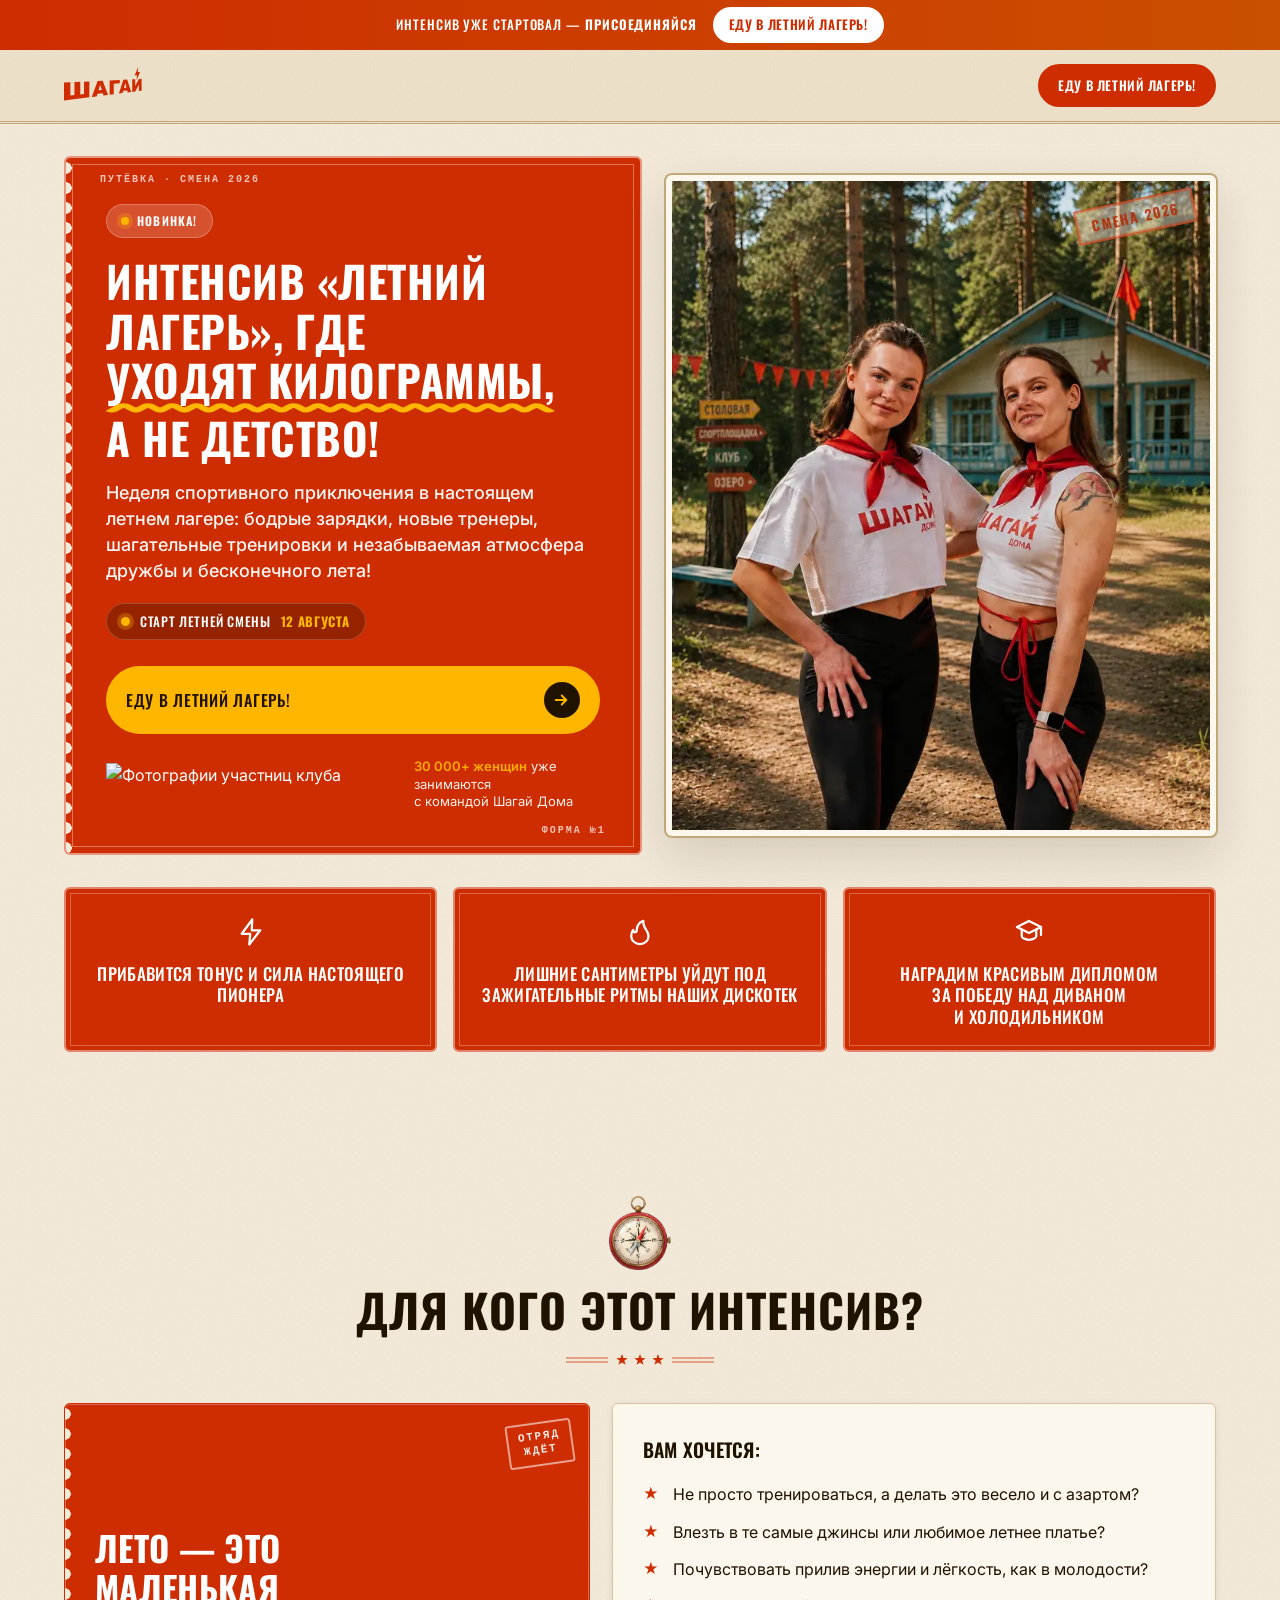
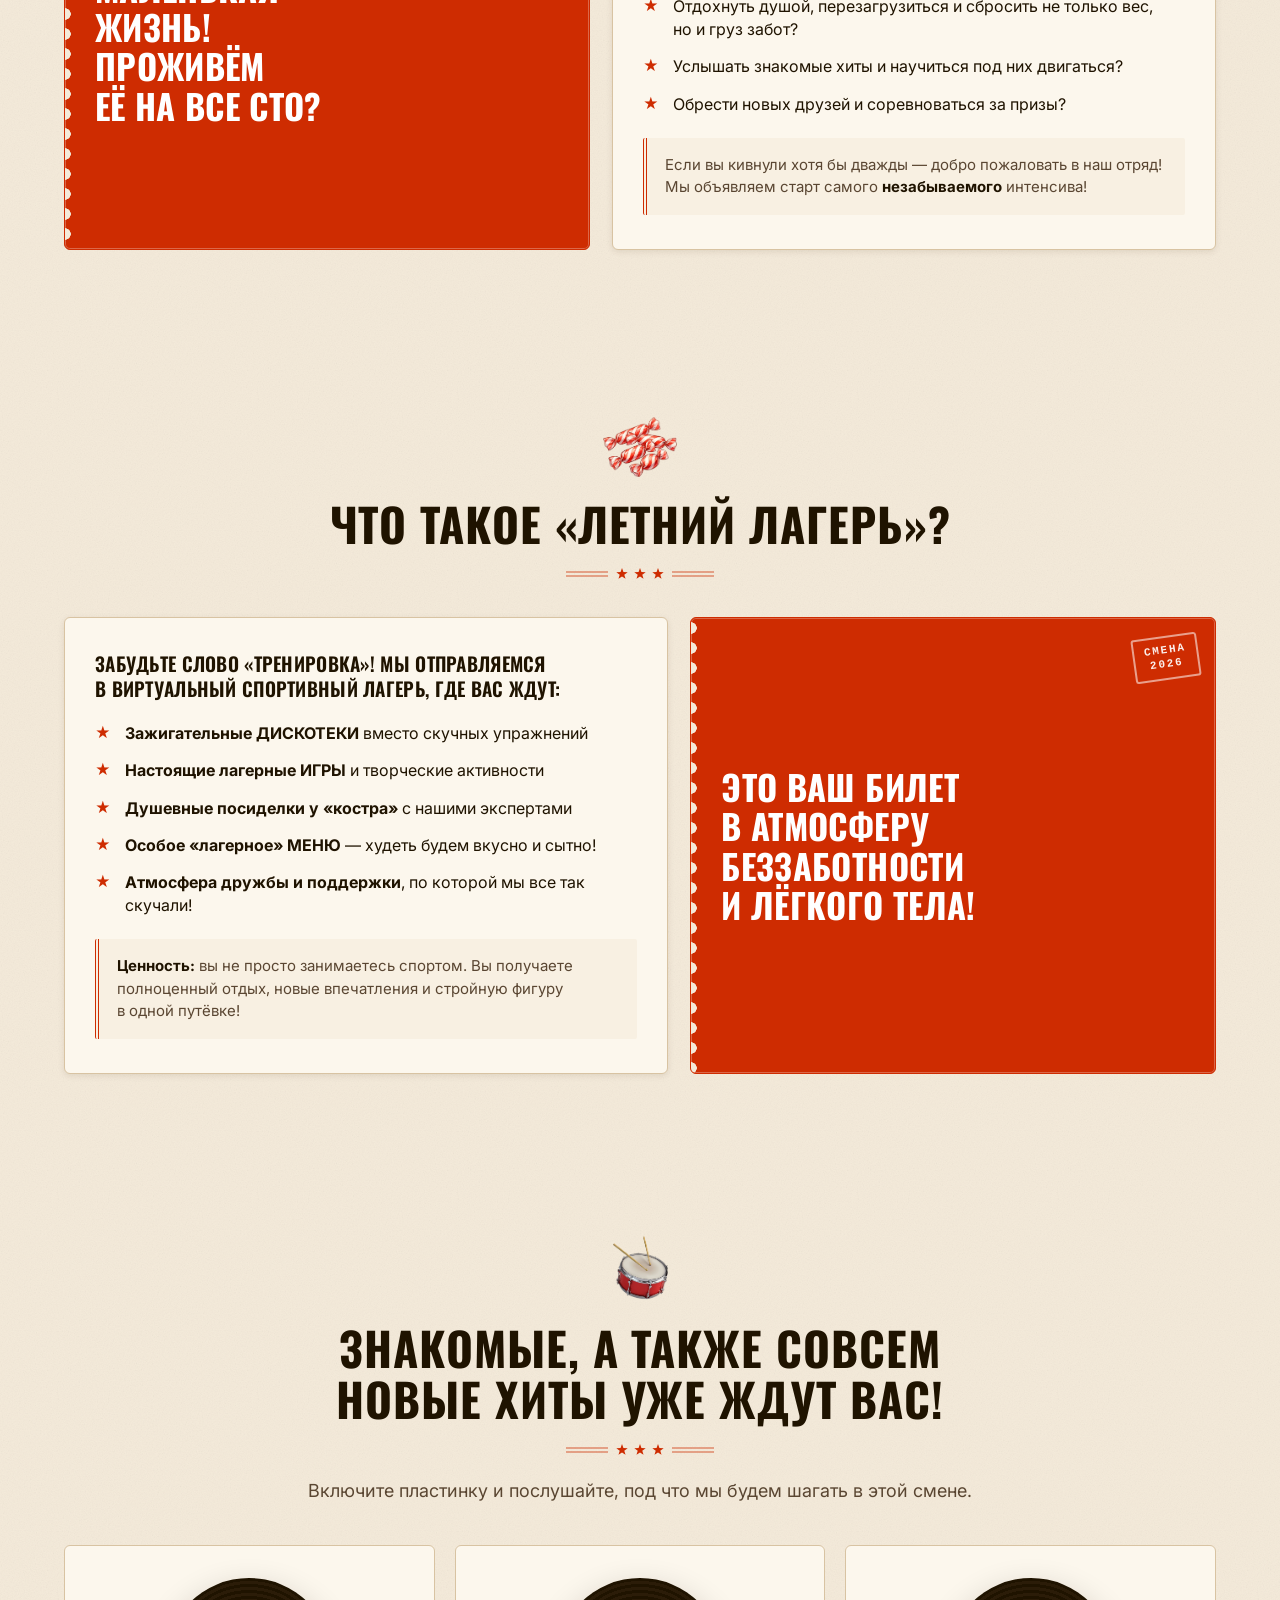
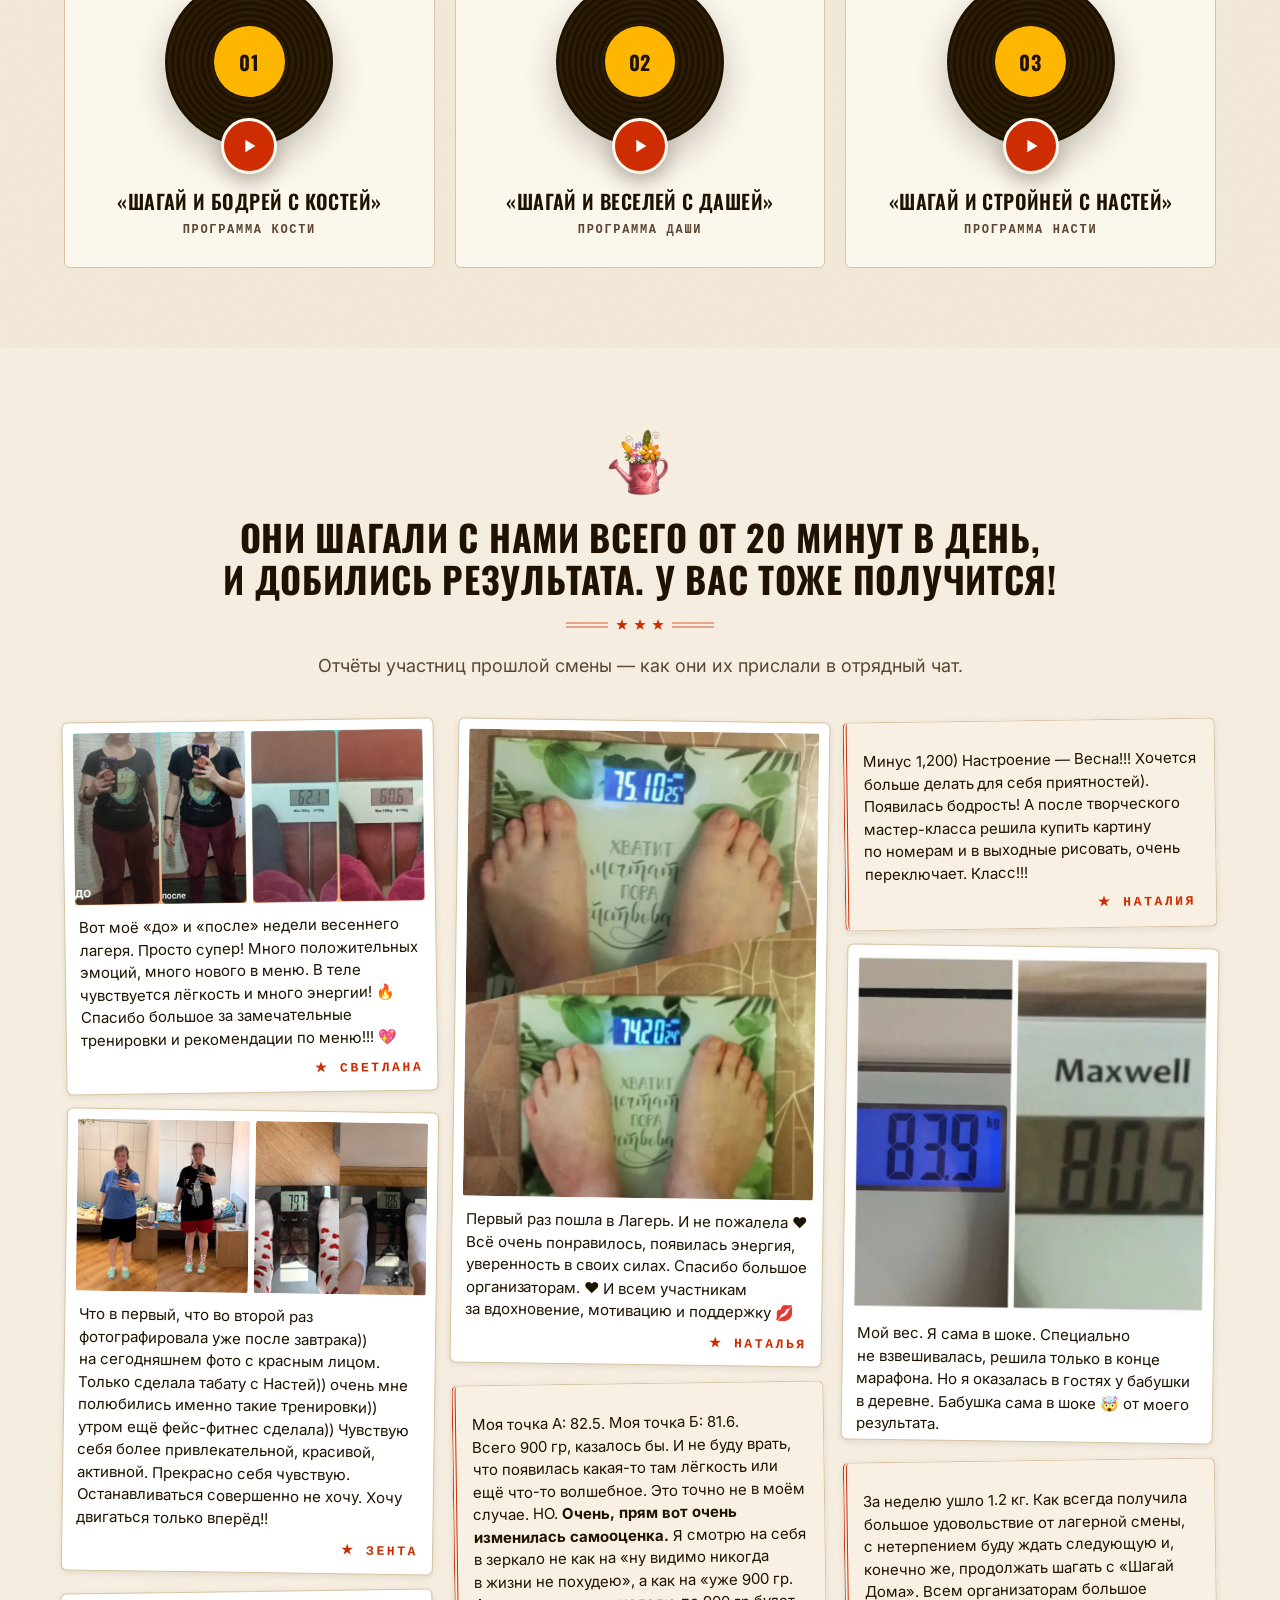
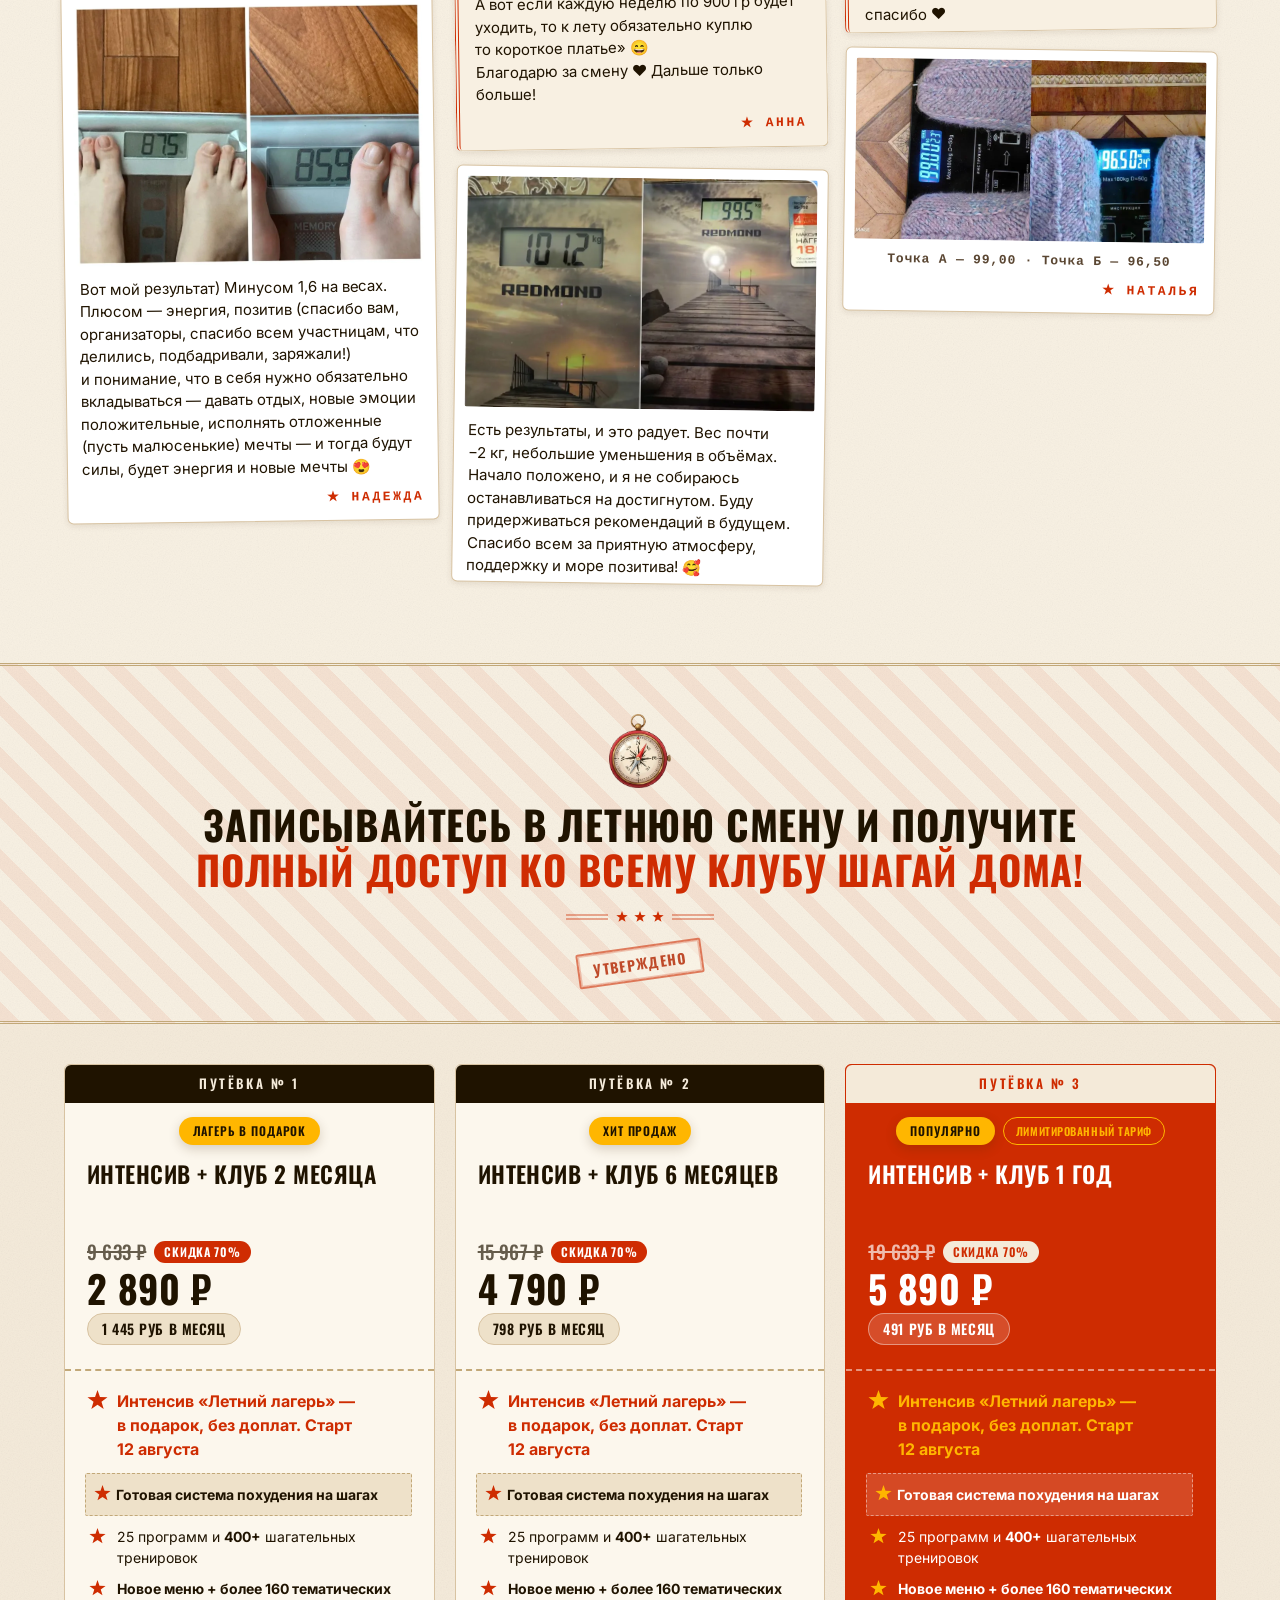
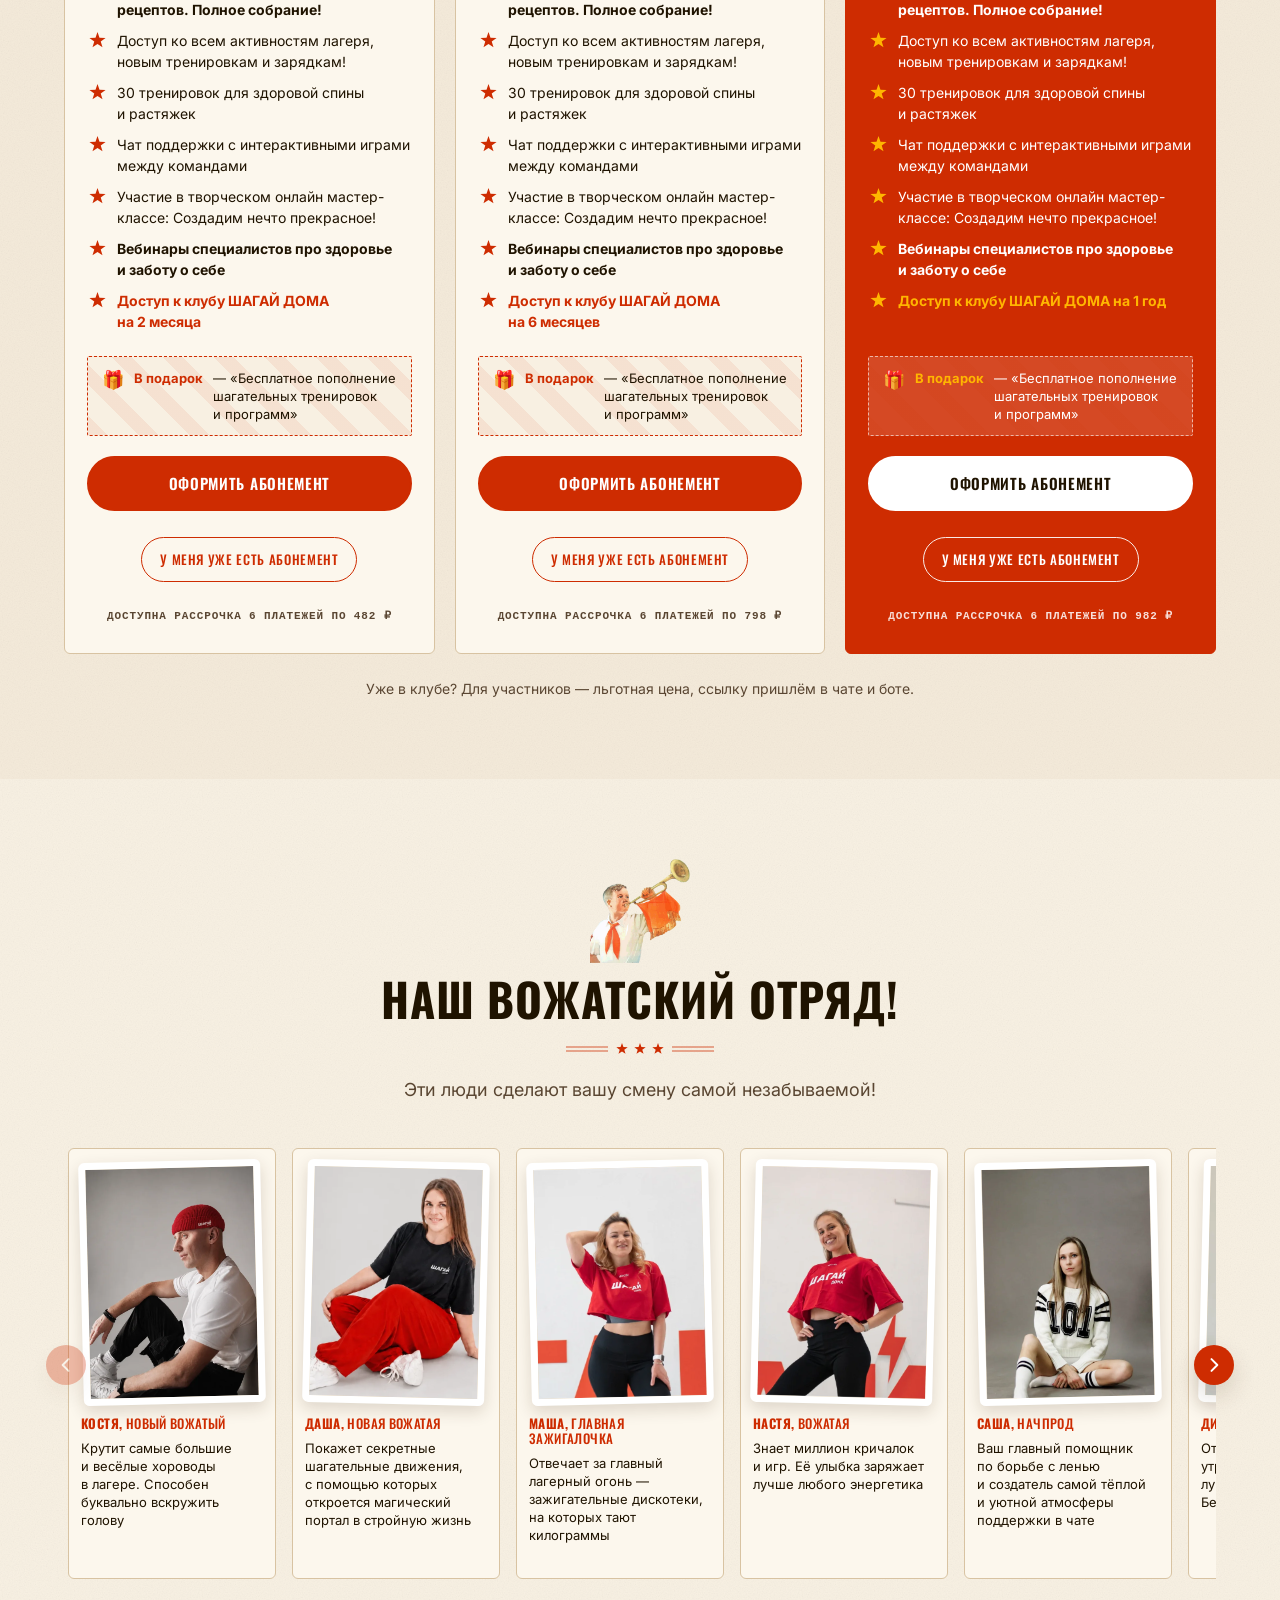
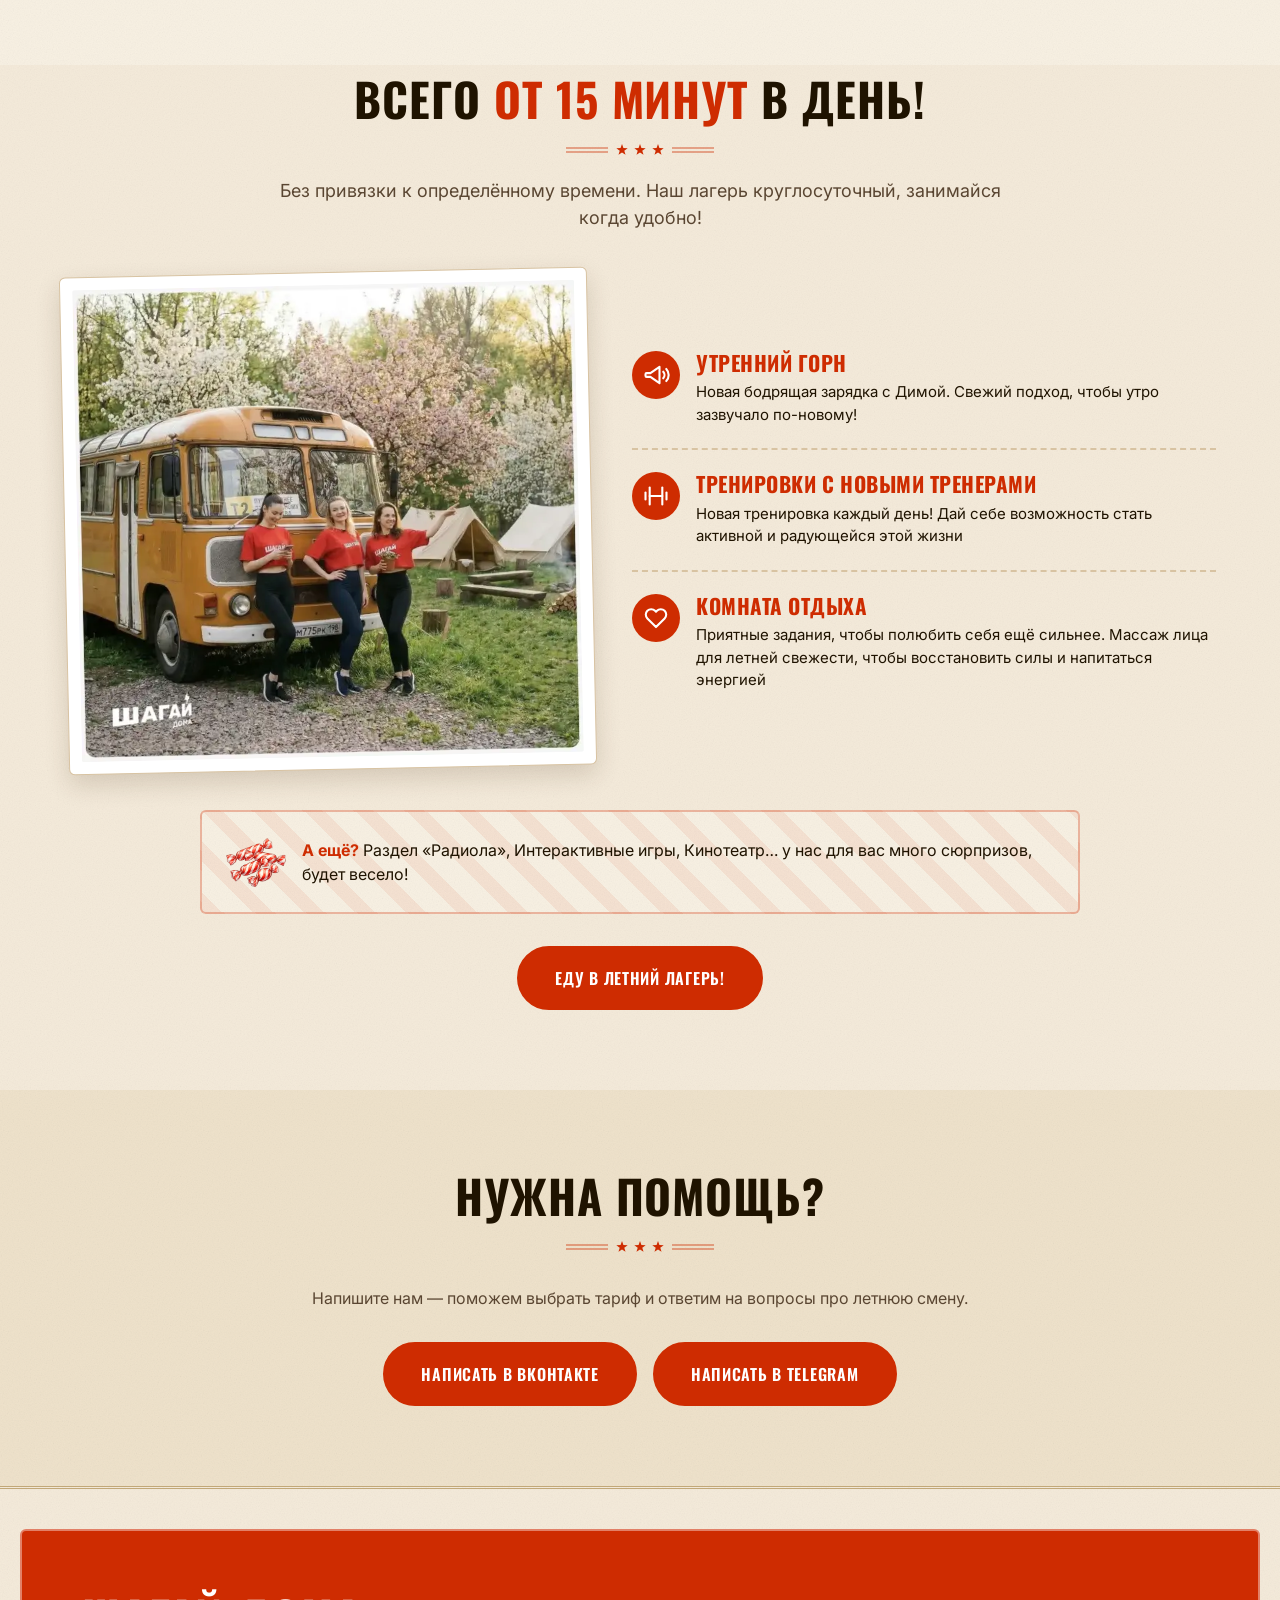
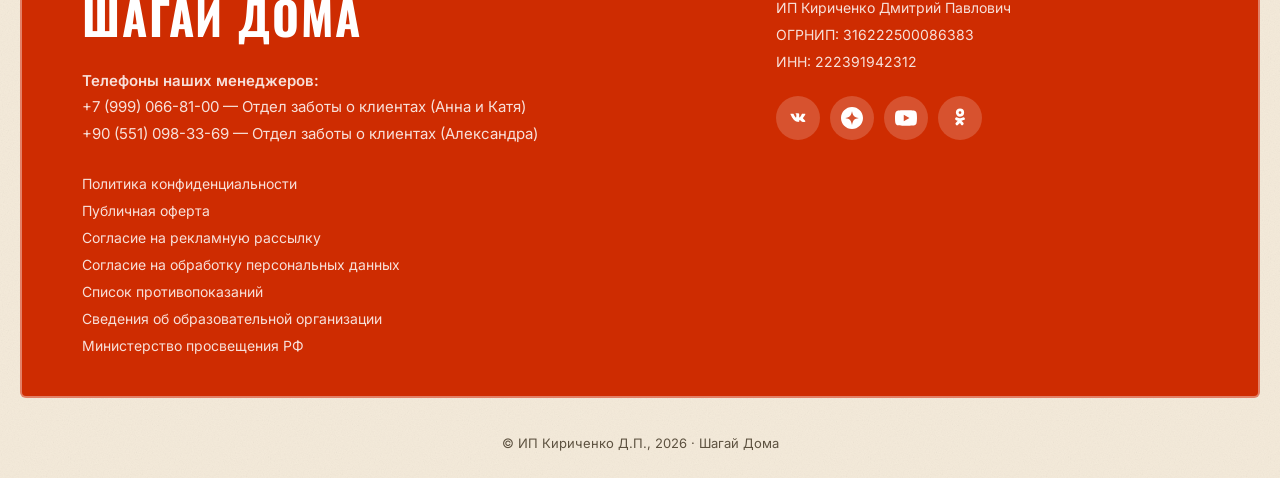
==== commit 49c2d27a: "feat: вожатский отряд переставлен после тарифов Порядок на странице: hero -> для кого -> что это -> " ====
--- a/index.html
+++ b/index.html
@@ -33,7 +33,7 @@
         imagesrcset="assets/hero/hero-camp2-700.webp 700w, assets/hero/hero-camp2-900.webp 900w, assets/hero/hero-camp2-1100.webp 1100w"
         imagesizes="(max-width: 900px) 85vw, 38vw" />
 
-  <link rel="stylesheet" href="styles.css?v=camp-N" />
+  <link rel="stylesheet" href="styles.css?v=camp-O" />
 </head>
 <body>
 
@@ -87,10 +87,10 @@
   <nav class="overlay-nav__list" aria-label="Меню">
     <a href="#forwhom">Для кого</a>
     <a href="#whatis">Что это</a>
-    <a href="#counselors">Вожатский отряд</a>
     <a href="#workouts">Музыка смены</a>
     <a href="#results">Отзывы</a>
     <a href="#rates">Тарифы</a>
+    <a href="#counselors">Вожатский отряд</a>
     <a href="#contacts">Контакты</a>
   </nav>
   <div class="overlay-nav__socials">
@@ -287,103 +287,6 @@
 </section>
 
 <!-- ============================================================ -->
-<!-- 4. ВОЖАТСКИЙ ОТРЯД — доска почёта, 9 человек                 -->
-<!-- Фото: assets/team/*.webp. Один слот без фото:                -->
-<!--   • Тайный специалист — красный слот с «?» ПО ЗАМЫСЛУ,        -->
-<!--     фото не нужно.                                            -->
-<!-- ============================================================ -->
-<section class="section counselors" id="counselors">
-  <div class="container">
-    <img class="theme-mark theme-mark--lg" src="assets/theme/el-2.webp" alt="" width="700" height="731" loading="lazy" aria-hidden="true" />
-    <h2 class="section__title">Наш вожатский отряд!</h2>
-    <p class="section__lead">Эти люди сделают вашу смену самой незабываемой!</p>
-
-    <div class="squad-carousel">
-      <button class="squad-nav squad-nav--prev" type="button" aria-label="Предыдущие вожатые" aria-controls="squadTrack">
-        <svg viewBox="0 0 24 24" width="20" height="20" fill="none" stroke="currentColor" stroke-width="2.4" stroke-linecap="round" stroke-linejoin="round" aria-hidden="true"><path d="M15 5 8 12l7 7"/></svg>
-      </button>
-      <div class="squad" id="squadTrack" tabindex="0" role="group" aria-label="Вожатский отряд, прокручивается вбок">
-
-      <article class="squad-card">
-        <div class="squad-card__frame">
-          <img class="squad-card__photo" src="assets/team/kostya.webp" alt="Костя, новый вожатый смены" width="600" height="902" loading="lazy" />
-        </div>
-        <h3 class="squad-card__name">Костя, <span class="squad-card__role">новый вожатый</span></h3>
-        <p class="squad-card__text">Крутит самые большие и&nbsp;весёлые хороводы в&nbsp;лагере. Способен буквально вскружить голову</p>
-      </article>
-
-      <article class="squad-card">
-        <div class="squad-card__frame">
-          <img class="squad-card__photo" src="assets/team/dasha.webp" alt="Даша, новая вожатая смены" width="600" height="707" loading="lazy" />
-        </div>
-        <h3 class="squad-card__name">Даша, <span class="squad-card__role">новая вожатая</span></h3>
-        <p class="squad-card__text">Покажет секретные шагательные движения, с&nbsp;помощью которых откроется магический портал в&nbsp;стройную жизнь</p>
-      </article>
-
-      <article class="squad-card">
-        <div class="squad-card__frame">
-          <img class="squad-card__photo" src="assets/team/masha.webp" alt="Маша, главная зажигалочка лагеря" width="600" height="669" loading="lazy" />
-        </div>
-        <h3 class="squad-card__name">Маша, <span class="squad-card__role">главная зажигалочка</span></h3>
-        <p class="squad-card__text">Отвечает за&nbsp;главный лагерный огонь&nbsp;— зажигательные дискотеки, на&nbsp;которых тают килограммы</p>
-      </article>
-
-      <article class="squad-card">
-        <div class="squad-card__frame">
-          <img class="squad-card__photo" src="assets/team/nastya.webp" alt="Настя, вожатая смены" width="600" height="699" loading="lazy" />
-        </div>
-        <h3 class="squad-card__name">Настя, <span class="squad-card__role">вожатая</span></h3>
-        <p class="squad-card__text">Знает миллион кричалок и&nbsp;игр. Её&nbsp;улыбка заряжает лучше любого энергетика</p>
-      </article>
-
-      <article class="squad-card">
-        <div class="squad-card__frame">
-          <img class="squad-card__photo" src="assets/team/sasha.webp" alt="Саша, начпрод смены" width="600" height="899" loading="lazy" />
-        </div>
-        <h3 class="squad-card__name">Саша, <span class="squad-card__role">начпрод</span></h3>
-        <p class="squad-card__text">Ваш главный помощник по&nbsp;борьбе с&nbsp;ленью и&nbsp;создатель самой тёплой и&nbsp;уютной атмосферы поддержки в&nbsp;чате</p>
-      </article>
-
-      <article class="squad-card">
-        <div class="squad-card__frame">
-          <img class="squad-card__photo" src="assets/team/dima.webp" alt="Дима, физрук лагеря" width="600" height="800" loading="lazy" />
-        </div>
-        <h3 class="squad-card__name">Дима, <span class="squad-card__role">физрук</span></h3>
-        <p class="squad-card__text">Ответственный за&nbsp;бодрое утро. Его зарядка работает лучше крепкого кофе! Беспощаден к&nbsp;сачкам!</p>
-      </article>
-
-      <article class="squad-card">
-        <!-- Красный слот с «?» — так задумано, фото не нужно -->
-        <div class="squad-card__frame squad-card__frame--secret" role="img" aria-label="Тайный специалист — личность пока не раскрыта"><span aria-hidden="true">?</span></div>
-        <h3 class="squad-card__name">Тайный <span class="squad-card__role">специалист</span></h3>
-        <p class="squad-card__text">Откроет для&nbsp;вас мир творчества, радости и&nbsp;уединения с&nbsp;собой</p>
-      </article>
-
-      <article class="squad-card">
-        <div class="squad-card__frame">
-          <img class="squad-card__photo" src="assets/team/galina.webp" alt="Галина, директор лагерной столовой" width="600" height="578" loading="lazy" />
-        </div>
-        <h3 class="squad-card__name">Галина, <span class="squad-card__role">директор столовой</span></h3>
-        <p class="squad-card__text">Благодаря Галине, первые в&nbsp;мировой истории лагерная столовая получила звезду Мишлен. Только лучшие рецепты, от&nbsp;которых калории уходят в&nbsp;минус</p>
-      </article>
-
-      <article class="squad-card">
-        <div class="squad-card__frame">
-          <img class="squad-card__photo" src="assets/team/lida.webp" alt="Лида, заместитель начпрода" width="600" height="823" loading="lazy" />
-        </div>
-        <h3 class="squad-card__name">Лида, <span class="squad-card__role">зам. начпрода</span></h3>
-        <p class="squad-card__text">Вы&nbsp;— у&nbsp;неё на&nbsp;карандаше! Нужно же&nbsp;понимать, кому дарить подарки и&nbsp;похвальные овации!</p>
-      </article>
-
-      </div>
-      <button class="squad-nav squad-nav--next" type="button" aria-label="Следующие вожатые" aria-controls="squadTrack">
-        <svg viewBox="0 0 24 24" width="20" height="20" fill="none" stroke="currentColor" stroke-width="2.4" stroke-linecap="round" stroke-linejoin="round" aria-hidden="true"><path d="m9 5 7 7-7 7"/></svg>
-      </button>
-</div>
-  </div>
-</section>
-
-<!-- ============================================================ -->
 <!-- 3. МУЗЫКАЛЬНЫЙ МОДУЛЬ — пластинки с рабочим плеером           -->
 <!-- Каждая карточка: <button.record-play> + <audio>. При play      -->
 <!-- пластинка вращается (класс .is-playing), остальные дорожки     -->
@@ -668,6 +571,103 @@
 
     </div>
     <p class="rates__note">Уже в&nbsp;клубе? Для участников&nbsp;— льготная цена, ссылку пришлём в&nbsp;чате и&nbsp;боте.</p>
+  </div>
+</section>
+
+<!-- ============================================================ -->
+<!-- 4. ВОЖАТСКИЙ ОТРЯД — доска почёта, 9 человек                 -->
+<!-- Фото: assets/team/*.webp. Один слот без фото:                -->
+<!--   • Тайный специалист — красный слот с «?» ПО ЗАМЫСЛУ,        -->
+<!--     фото не нужно.                                            -->
+<!-- ============================================================ -->
+<section class="section counselors" id="counselors">
+  <div class="container">
+    <img class="theme-mark theme-mark--lg" src="assets/theme/el-2.webp" alt="" width="700" height="731" loading="lazy" aria-hidden="true" />
+    <h2 class="section__title">Наш вожатский отряд!</h2>
+    <p class="section__lead">Эти люди сделают вашу смену самой незабываемой!</p>
+
+    <div class="squad-carousel">
+      <button class="squad-nav squad-nav--prev" type="button" aria-label="Предыдущие вожатые" aria-controls="squadTrack">
+        <svg viewBox="0 0 24 24" width="20" height="20" fill="none" stroke="currentColor" stroke-width="2.4" stroke-linecap="round" stroke-linejoin="round" aria-hidden="true"><path d="M15 5 8 12l7 7"/></svg>
+      </button>
+      <div class="squad" id="squadTrack" tabindex="0" role="group" aria-label="Вожатский отряд, прокручивается вбок">
+
+      <article class="squad-card">
+        <div class="squad-card__frame">
+          <img class="squad-card__photo" src="assets/team/kostya.webp" alt="Костя, новый вожатый смены" width="600" height="902" loading="lazy" />
+        </div>
+        <h3 class="squad-card__name">Костя, <span class="squad-card__role">новый вожатый</span></h3>
+        <p class="squad-card__text">Крутит самые большие и&nbsp;весёлые хороводы в&nbsp;лагере. Способен буквально вскружить голову</p>
+      </article>
+
+      <article class="squad-card">
+        <div class="squad-card__frame">
+          <img class="squad-card__photo" src="assets/team/dasha.webp" alt="Даша, новая вожатая смены" width="600" height="707" loading="lazy" />
+        </div>
+        <h3 class="squad-card__name">Даша, <span class="squad-card__role">новая вожатая</span></h3>
+        <p class="squad-card__text">Покажет секретные шагательные движения, с&nbsp;помощью которых откроется магический портал в&nbsp;стройную жизнь</p>
+      </article>
+
+      <article class="squad-card">
+        <div class="squad-card__frame">
+          <img class="squad-card__photo" src="assets/team/masha.webp" alt="Маша, главная зажигалочка лагеря" width="600" height="669" loading="lazy" />
+        </div>
+        <h3 class="squad-card__name">Маша, <span class="squad-card__role">главная зажигалочка</span></h3>
+        <p class="squad-card__text">Отвечает за&nbsp;главный лагерный огонь&nbsp;— зажигательные дискотеки, на&nbsp;которых тают килограммы</p>
+      </article>
+
+      <article class="squad-card">
+        <div class="squad-card__frame">
+          <img class="squad-card__photo" src="assets/team/nastya.webp" alt="Настя, вожатая смены" width="600" height="699" loading="lazy" />
+        </div>
+        <h3 class="squad-card__name">Настя, <span class="squad-card__role">вожатая</span></h3>
+        <p class="squad-card__text">Знает миллион кричалок и&nbsp;игр. Её&nbsp;улыбка заряжает лучше любого энергетика</p>
+      </article>
+
+      <article class="squad-card">
+        <div class="squad-card__frame">
+          <img class="squad-card__photo" src="assets/team/sasha.webp" alt="Саша, начпрод смены" width="600" height="899" loading="lazy" />
+        </div>
+        <h3 class="squad-card__name">Саша, <span class="squad-card__role">начпрод</span></h3>
+        <p class="squad-card__text">Ваш главный помощник по&nbsp;борьбе с&nbsp;ленью и&nbsp;создатель самой тёплой и&nbsp;уютной атмосферы поддержки в&nbsp;чате</p>
+      </article>
+
+      <article class="squad-card">
+        <div class="squad-card__frame">
+          <img class="squad-card__photo" src="assets/team/dima.webp" alt="Дима, физрук лагеря" width="600" height="800" loading="lazy" />
+        </div>
+        <h3 class="squad-card__name">Дима, <span class="squad-card__role">физрук</span></h3>
+        <p class="squad-card__text">Ответственный за&nbsp;бодрое утро. Его зарядка работает лучше крепкого кофе! Беспощаден к&nbsp;сачкам!</p>
+      </article>
+
+      <article class="squad-card">
+        <!-- Красный слот с «?» — так задумано, фото не нужно -->
+        <div class="squad-card__frame squad-card__frame--secret" role="img" aria-label="Тайный специалист — личность пока не раскрыта"><span aria-hidden="true">?</span></div>
+        <h3 class="squad-card__name">Тайный <span class="squad-card__role">специалист</span></h3>
+        <p class="squad-card__text">Откроет для&nbsp;вас мир творчества, радости и&nbsp;уединения с&nbsp;собой</p>
+      </article>
+
+      <article class="squad-card">
+        <div class="squad-card__frame">
+          <img class="squad-card__photo" src="assets/team/galina.webp" alt="Галина, директор лагерной столовой" width="600" height="578" loading="lazy" />
+        </div>
+        <h3 class="squad-card__name">Галина, <span class="squad-card__role">директор столовой</span></h3>
+        <p class="squad-card__text">Благодаря Галине, первые в&nbsp;мировой истории лагерная столовая получила звезду Мишлен. Только лучшие рецепты, от&nbsp;которых калории уходят в&nbsp;минус</p>
+      </article>
+
+      <article class="squad-card">
+        <div class="squad-card__frame">
+          <img class="squad-card__photo" src="assets/team/lida.webp" alt="Лида, заместитель начпрода" width="600" height="823" loading="lazy" />
+        </div>
+        <h3 class="squad-card__name">Лида, <span class="squad-card__role">зам. начпрода</span></h3>
+        <p class="squad-card__text">Вы&nbsp;— у&nbsp;неё на&nbsp;карандаше! Нужно же&nbsp;понимать, кому дарить подарки и&nbsp;похвальные овации!</p>
+      </article>
+
+      </div>
+      <button class="squad-nav squad-nav--next" type="button" aria-label="Следующие вожатые" aria-controls="squadTrack">
+        <svg viewBox="0 0 24 24" width="20" height="20" fill="none" stroke="currentColor" stroke-width="2.4" stroke-linecap="round" stroke-linejoin="round" aria-hidden="true"><path d="m9 5 7 7-7 7"/></svg>
+      </button>
+</div>
   </div>
 </section>
 
@@ -807,6 +807,6 @@
 
 <button class="back-to-top" id="backToTop" type="button" aria-label="Наверх">↑</button>
 
-<script src="script.js?v=camp-N"></script>
+<script src="script.js?v=camp-O"></script>
 </body>
 </html>
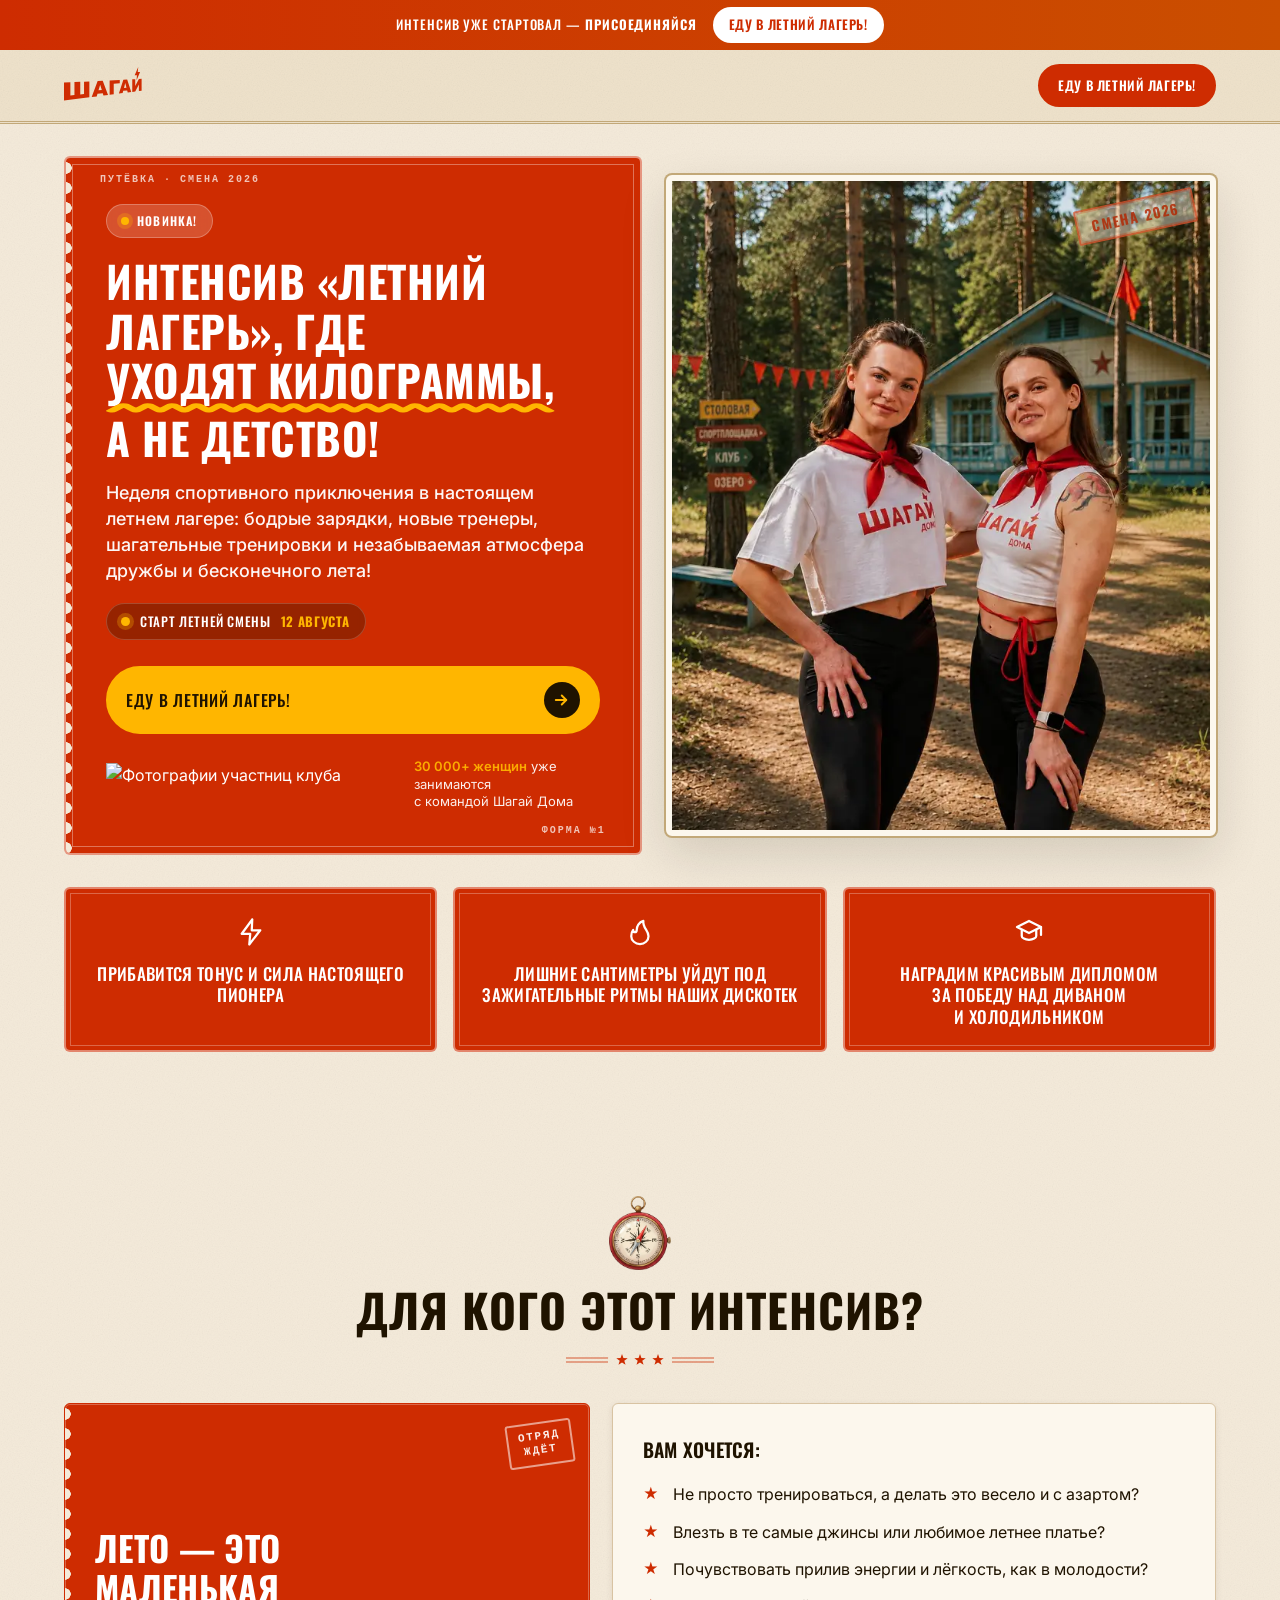
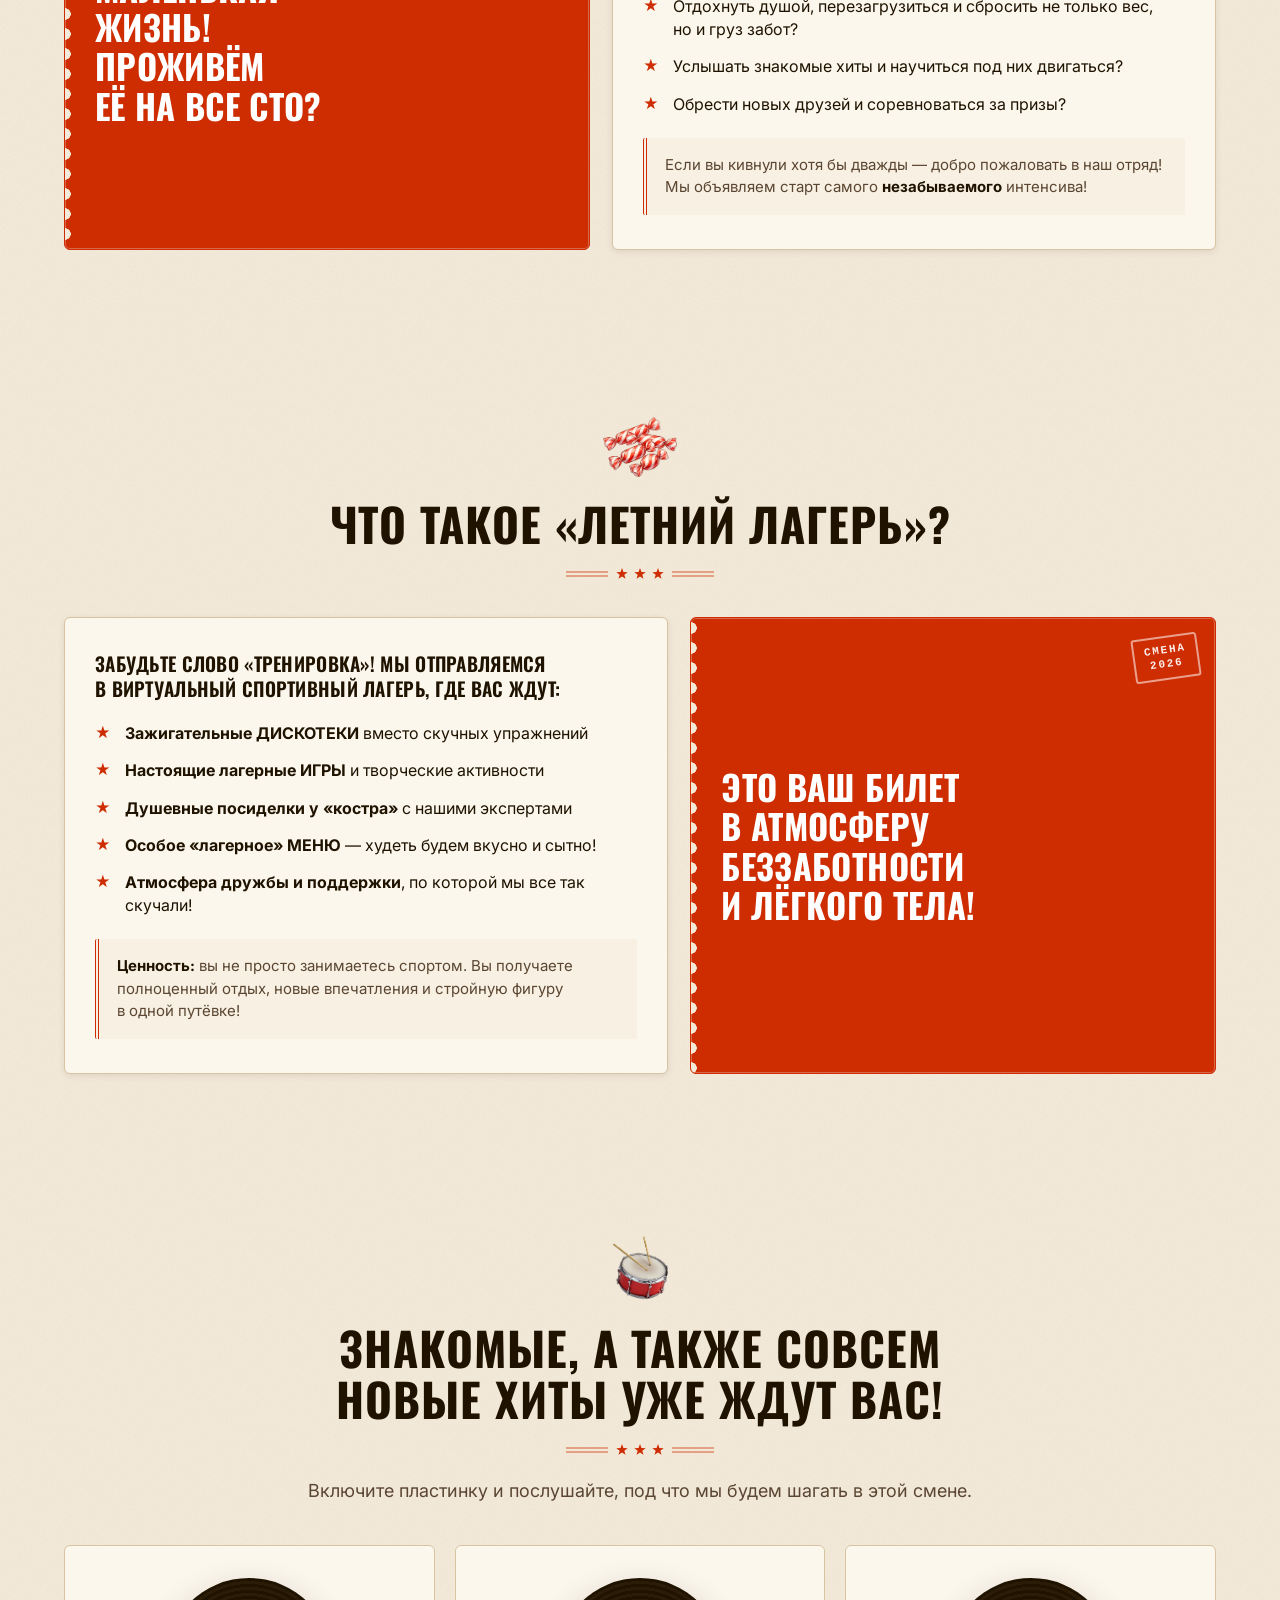
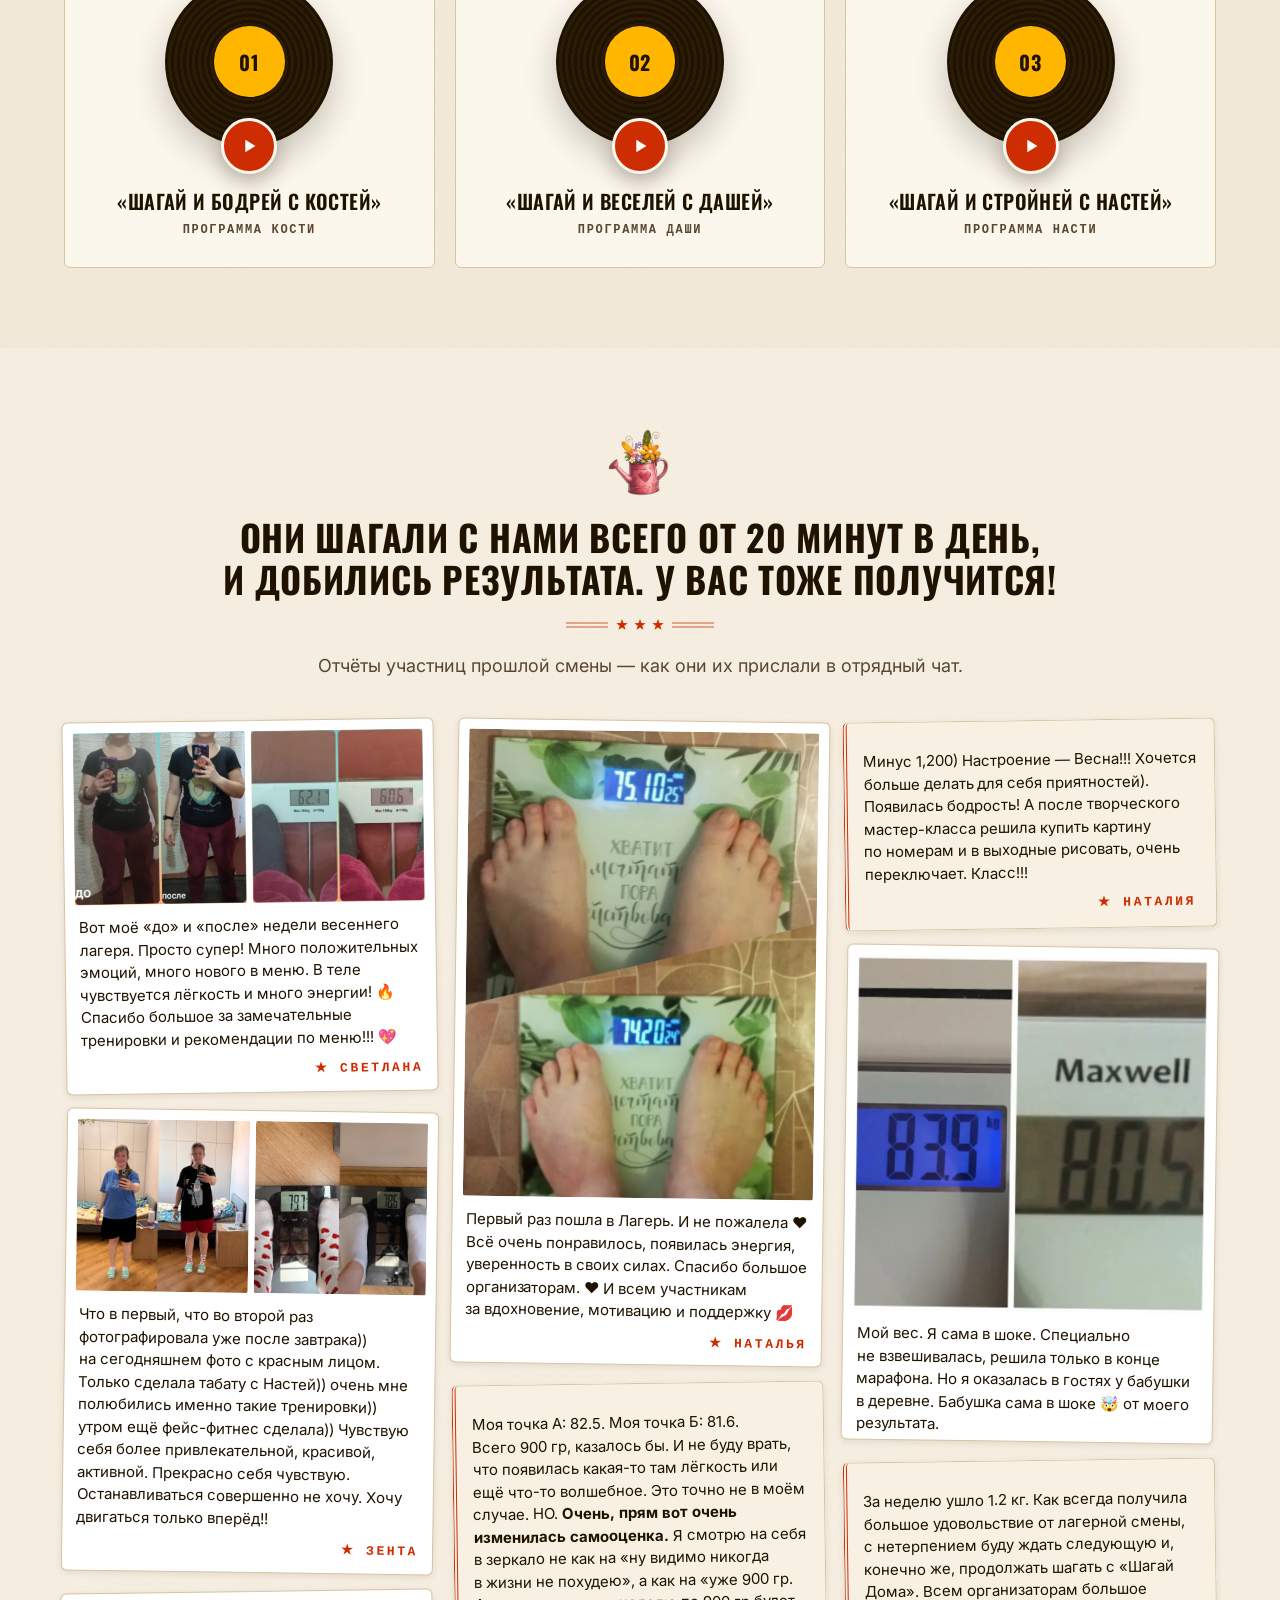
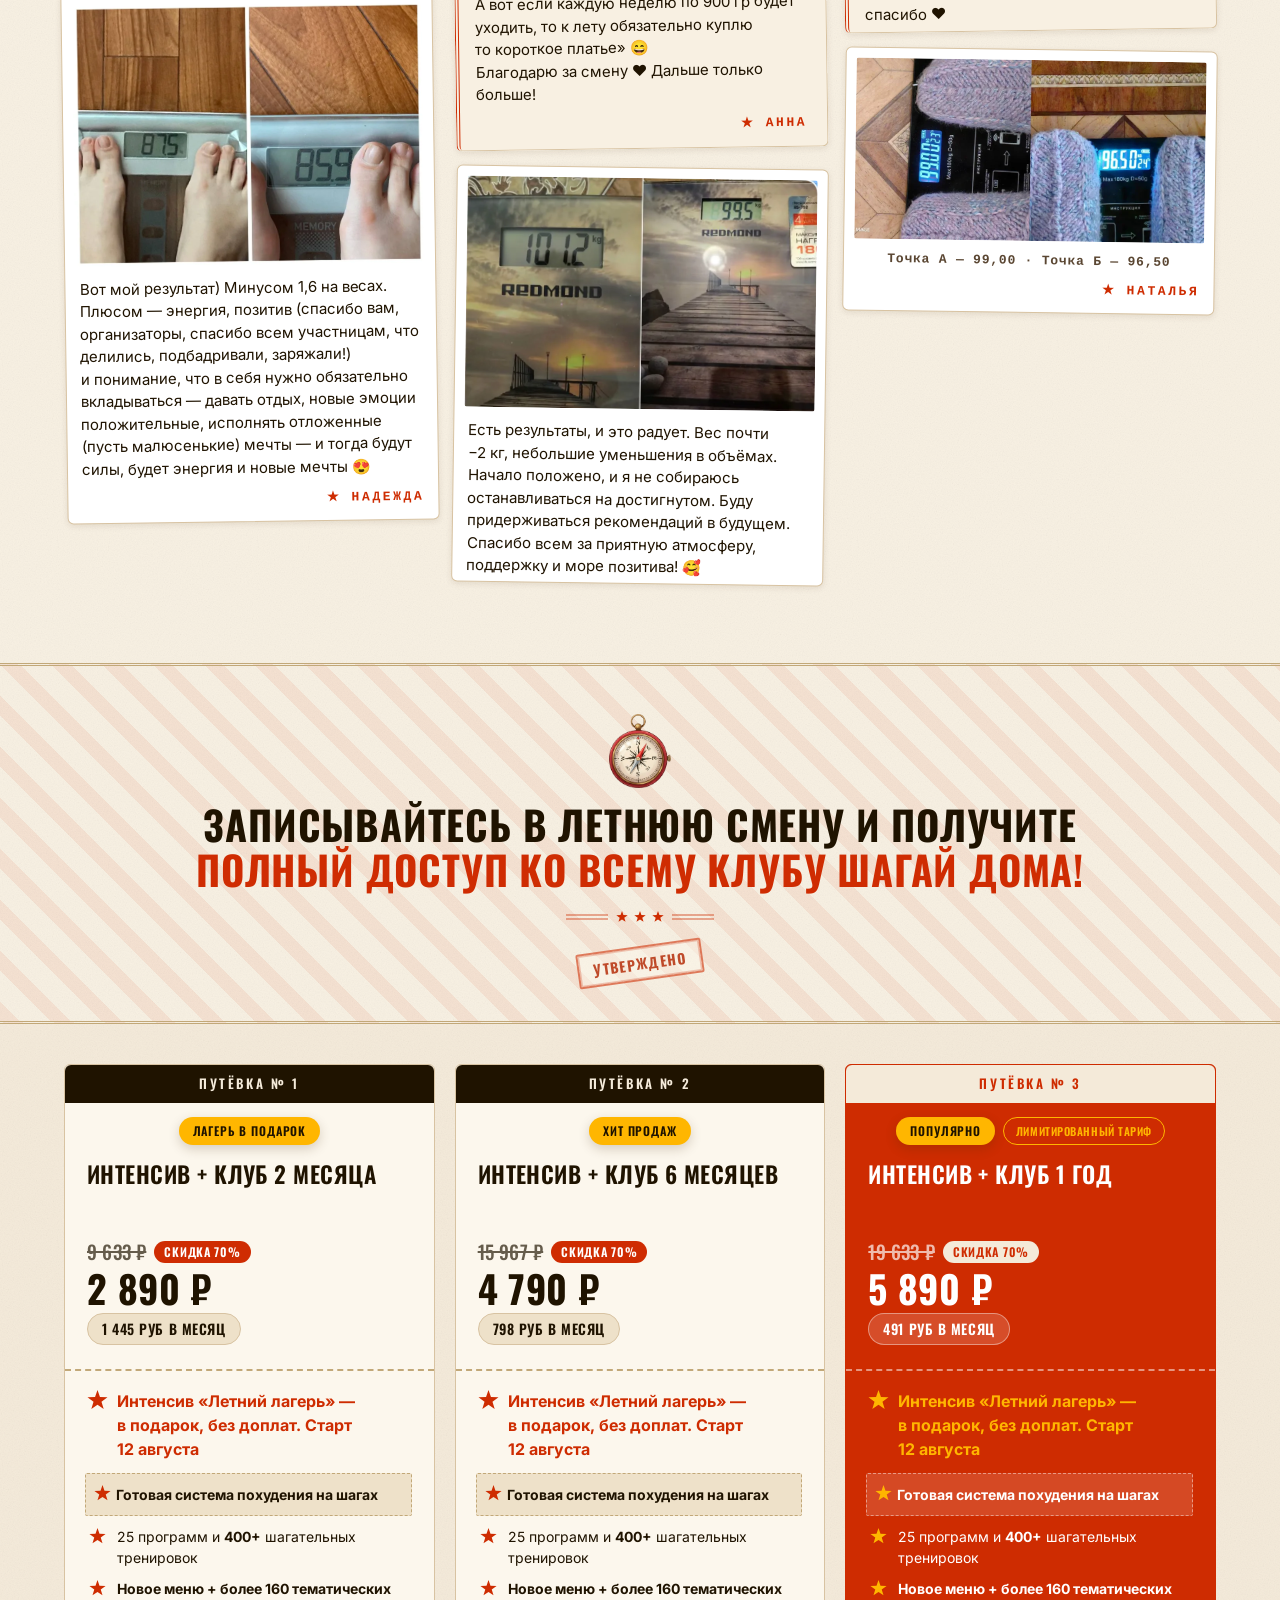
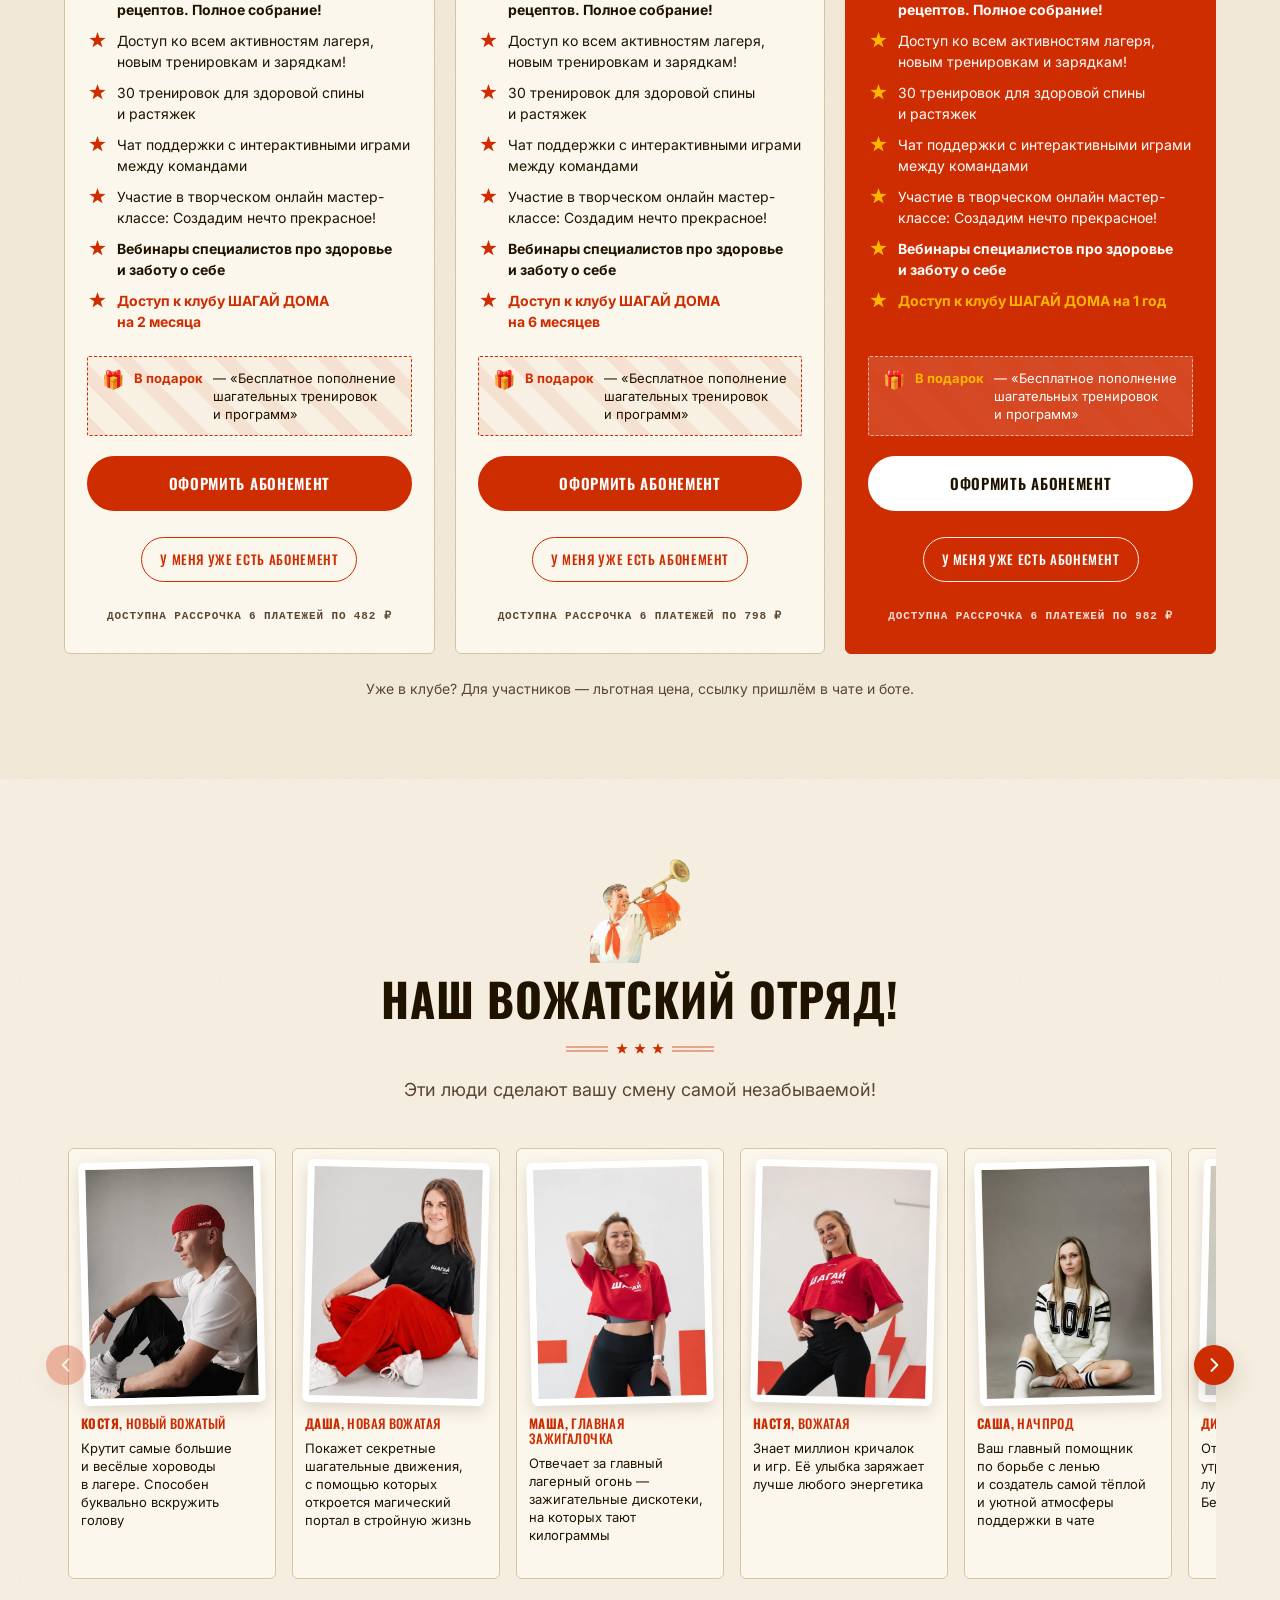
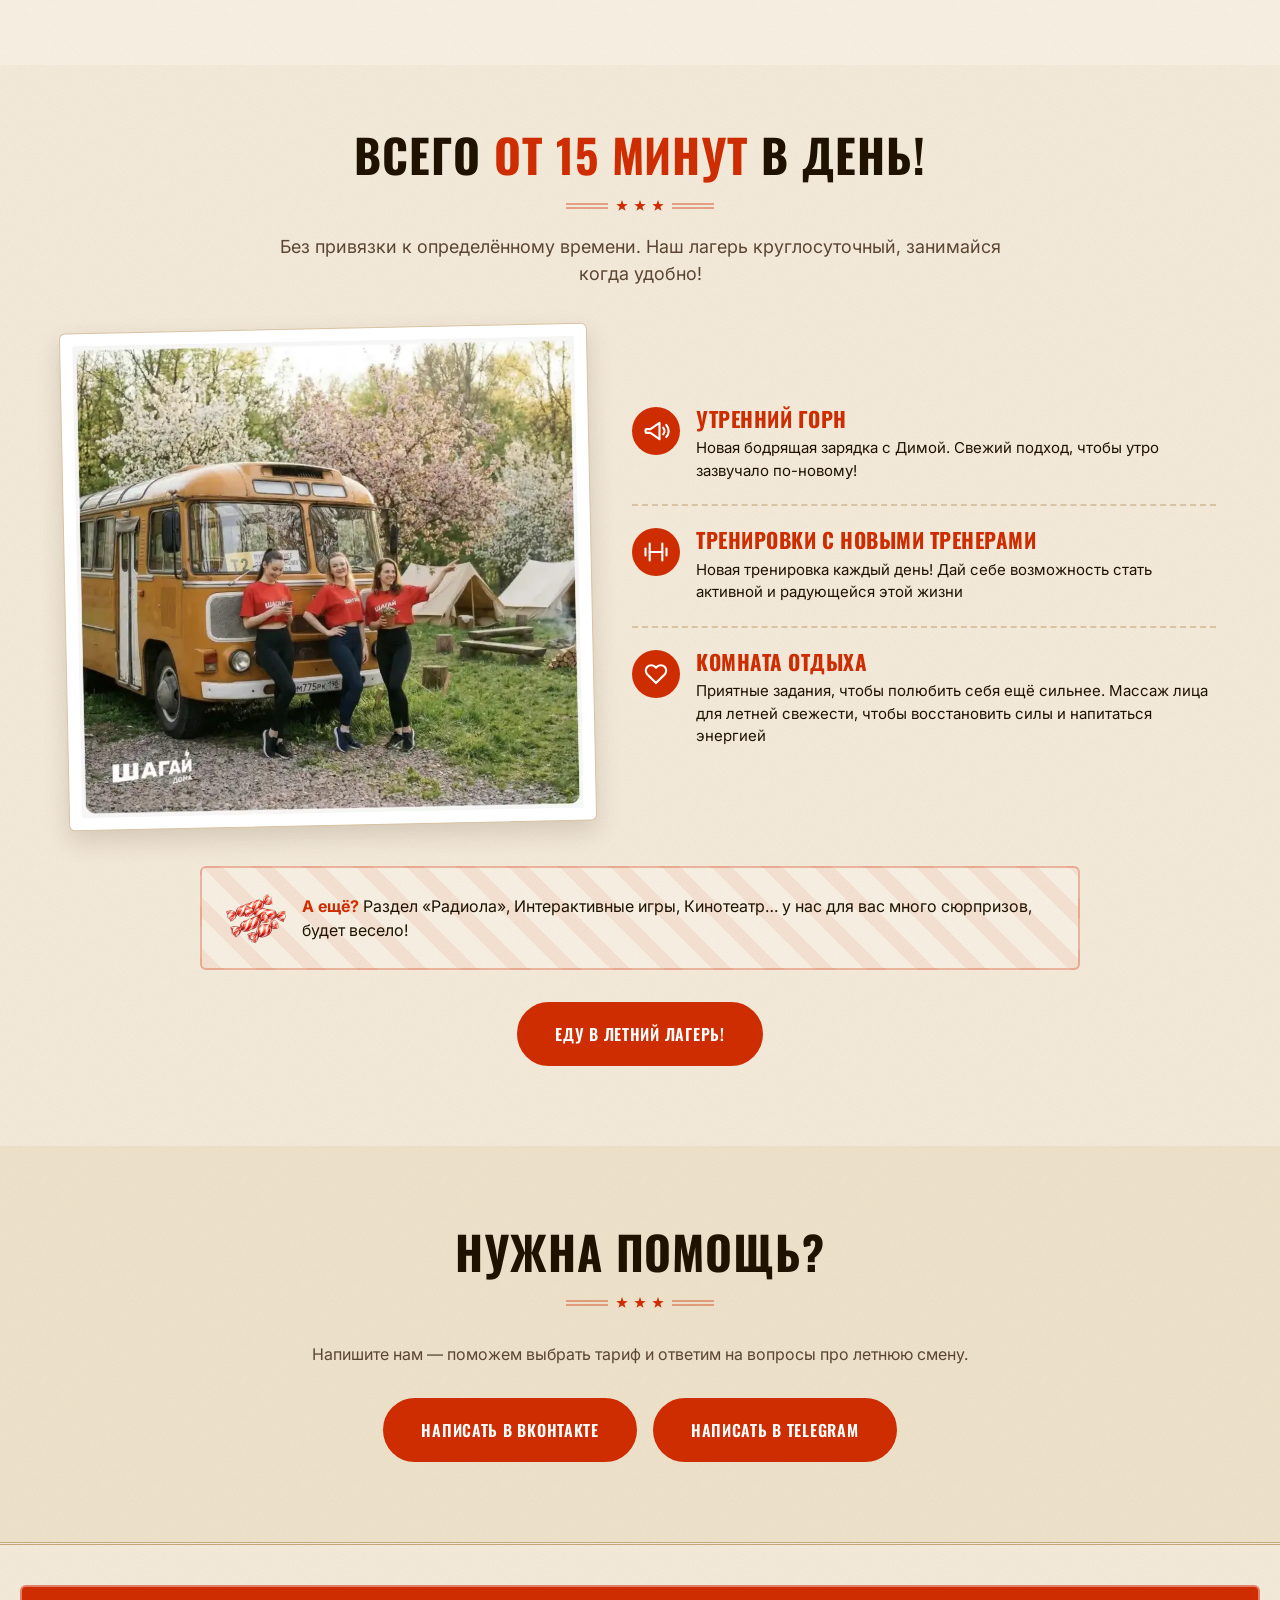
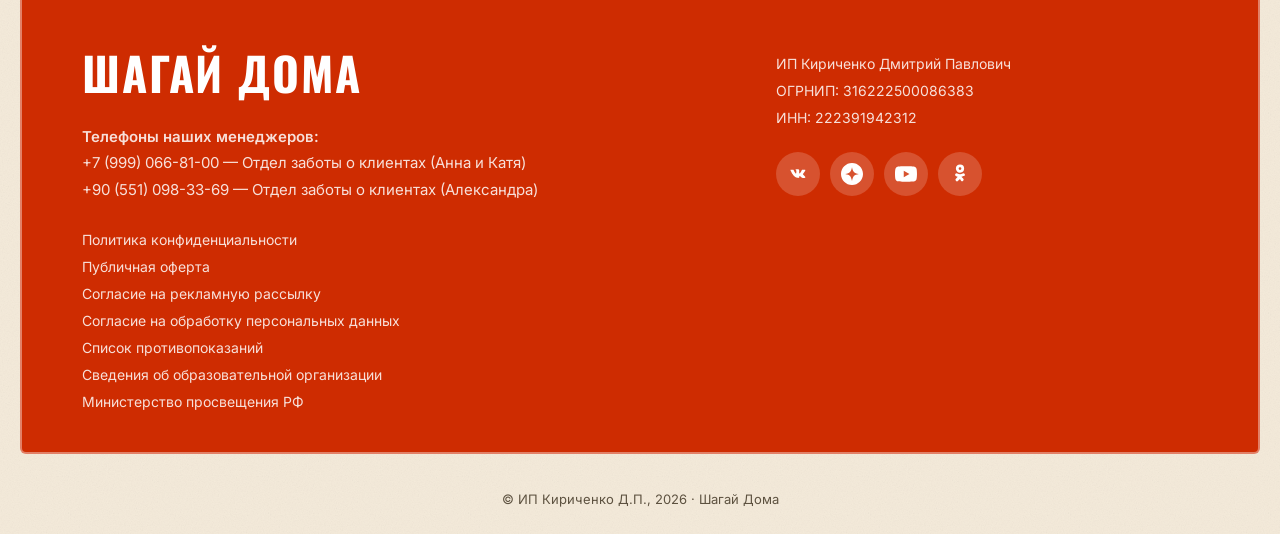
==== commit 9e8d842d: "fix: белые блоки и слипшийся заголовок в Тильде 1. Бумажный фон был только на body. На своём хостинг" ====
--- a/index.html
+++ b/index.html
@@ -33,7 +33,7 @@
         imagesrcset="assets/hero/hero-camp2-700.webp 700w, assets/hero/hero-camp2-900.webp 900w, assets/hero/hero-camp2-1100.webp 1100w"
         imagesizes="(max-width: 900px) 85vw, 38vw" />
 
-  <link rel="stylesheet" href="styles.css?v=camp-O" />
+  <link rel="stylesheet" href="styles.css?v=camp-Q" />
 </head>
 <body>
 
@@ -807,6 +807,6 @@
 
 <button class="back-to-top" id="backToTop" type="button" aria-label="Наверх">↑</button>
 
-<script src="script.js?v=camp-O"></script>
+<script src="script.js?v=camp-Q"></script>
 </body>
 </html>
--- a/styles.css
+++ b/styles.css
@@ -106,6 +106,20 @@
    заголовков свободнее). Body остаётся Inter — капс на абзацах нечитаем. */
 h1, h2, h3 { font-family: var(--font-h); font-weight: 600; margin: 0; line-height: 1.12; letter-spacing: .01em; }
 .section { padding: 80px 0; }
+/* Бумажный фон продублирован на секциях, а не только на body. На своём
+   хостинге хватало body, но в Тильде каждый блок T123 сидит в собственной
+   обёртке .t-rec с белым фоном — и секции без своего фона выглядели белыми
+   заплатками посреди кремовой страницы. Те, у кого фон свой (.counselors,
+   .results, .rates-banner, .help, .header, .footer), в список не входят. */
+.hero,
+.forwhom,
+.whatis,
+.workouts,
+.rates,
+.fifteen {
+  background-color: var(--color-bg);
+  background-image: var(--paper-grain);
+}
 .section__title {
   font-size: clamp(28px, 4vw, 46px);
   font-weight: 700;
@@ -1679,7 +1693,10 @@
 /* ================ ВСЕГО ОТ 15 МИНУТ В ДЕНЬ ==================== */
 /* Фото слева, три пункта с разделителями справа, под ними строка
    «А ещё?» и финальный CTA по центру. На ≤900px — фото сверху. */
-.fifteen { padding-top: 8px; }
+/* Было 8px: секция вплотную примыкала к тарифам, и отступ давал сосед.
+   В Тильде блоки самостоятельные, соседского отступа нет — заголовок
+   упирался в верхний край блока. Держим свой. */
+.fifteen { padding-top: 64px; }
 .fifteen__grid {
   display: grid;
   grid-template-columns: minmax(0, 0.95fr) minmax(0, 1.05fr);
